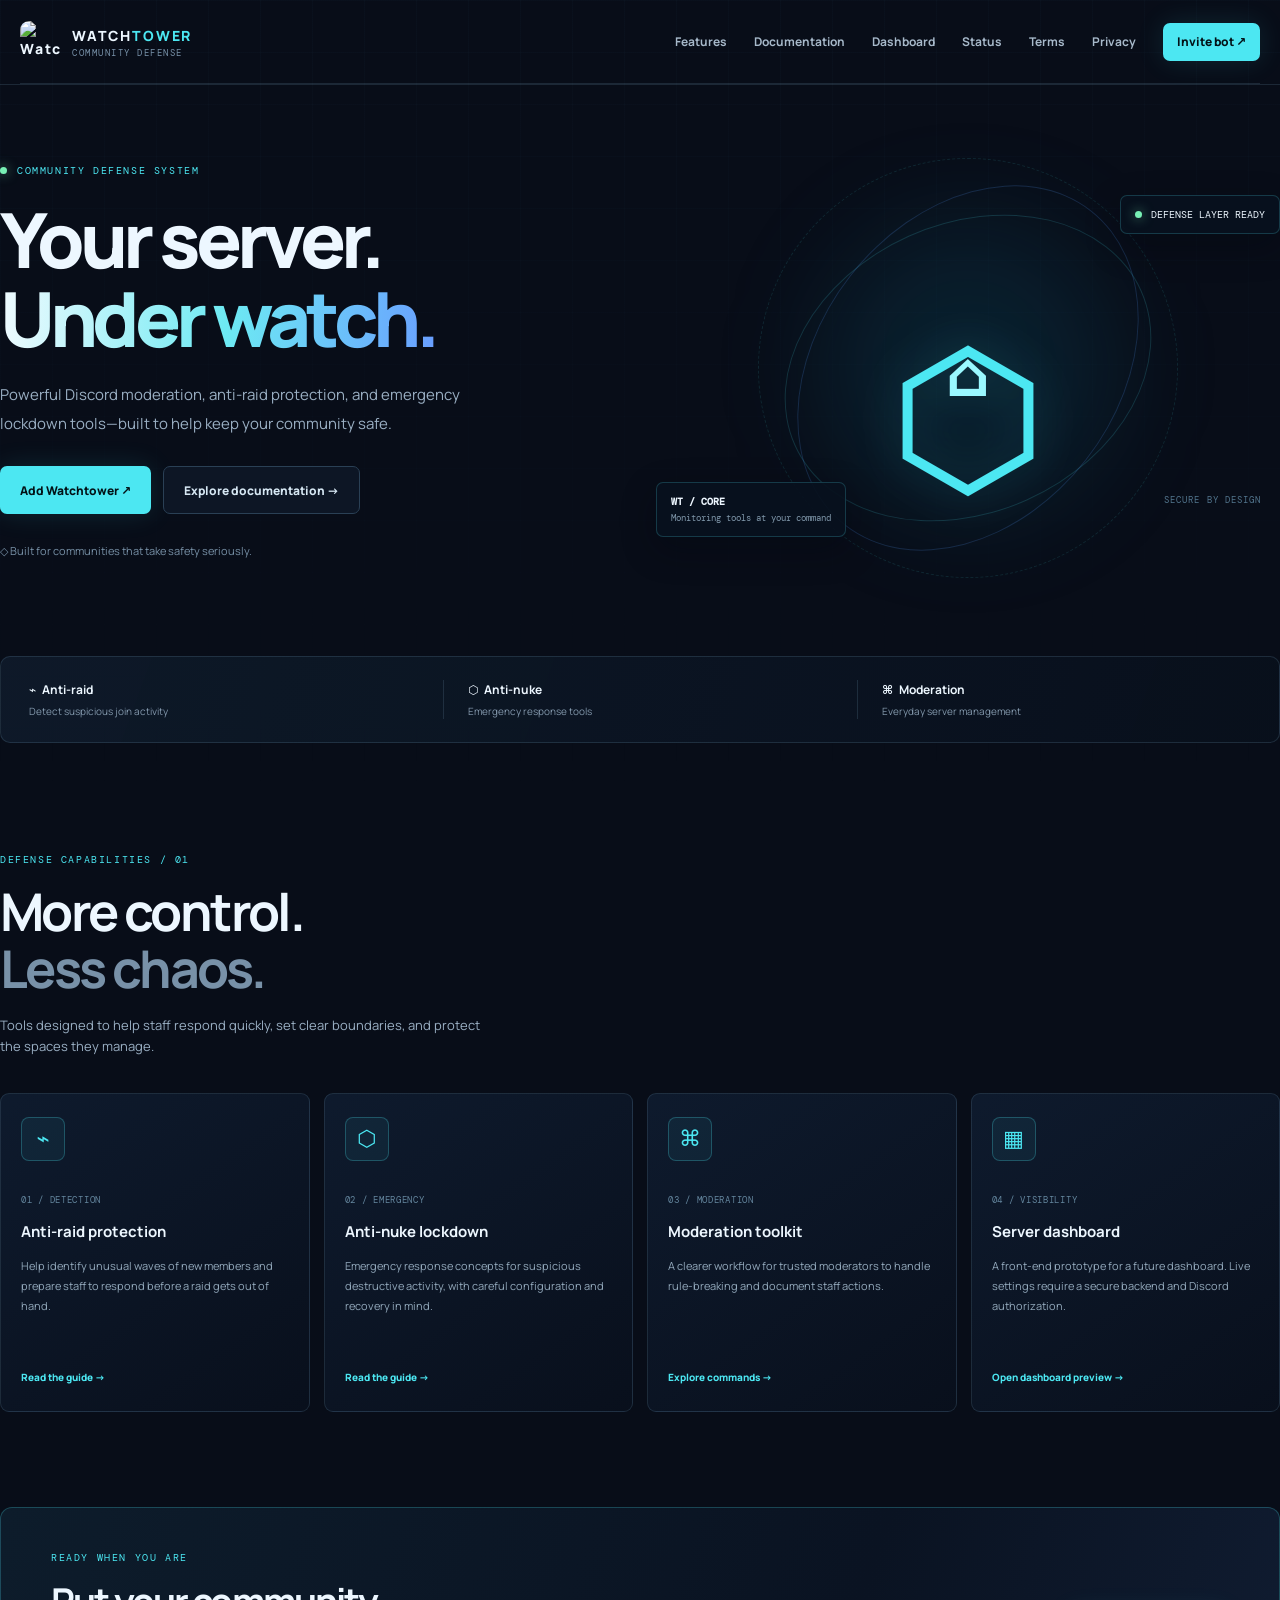
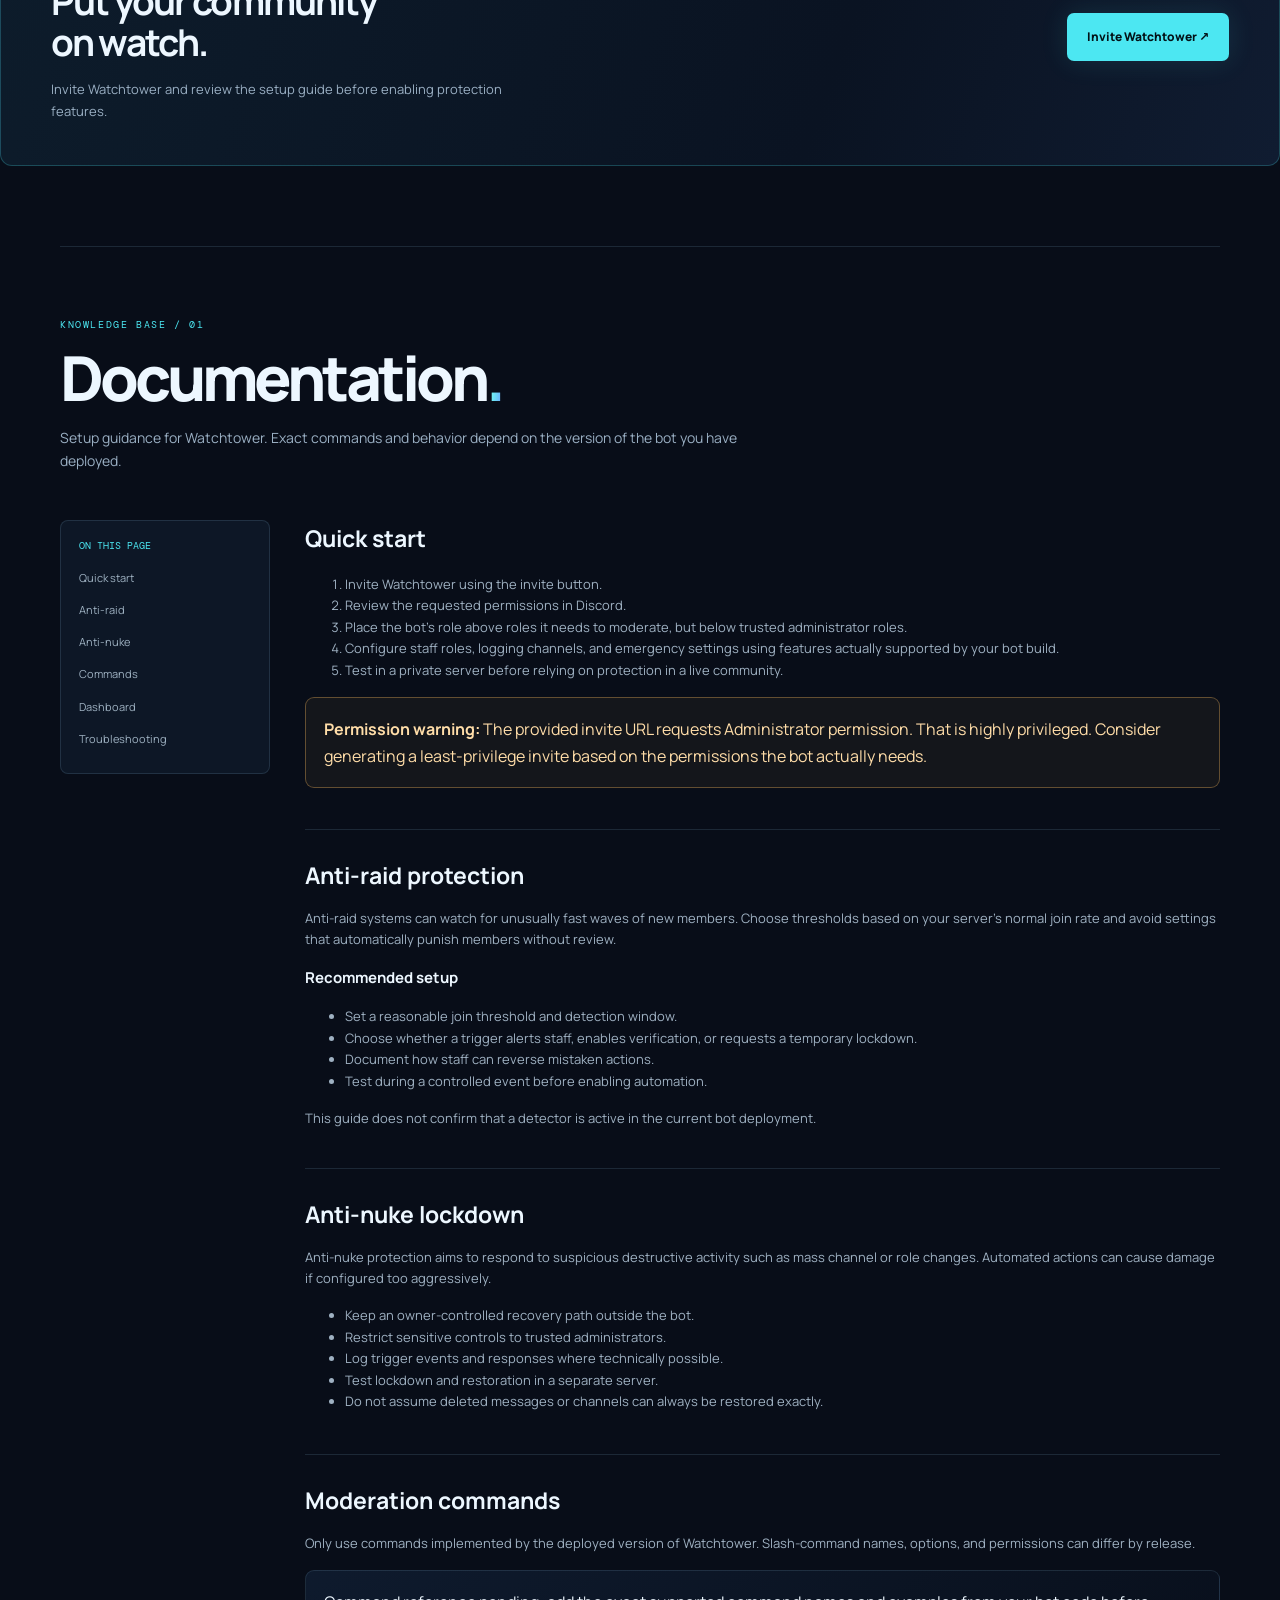
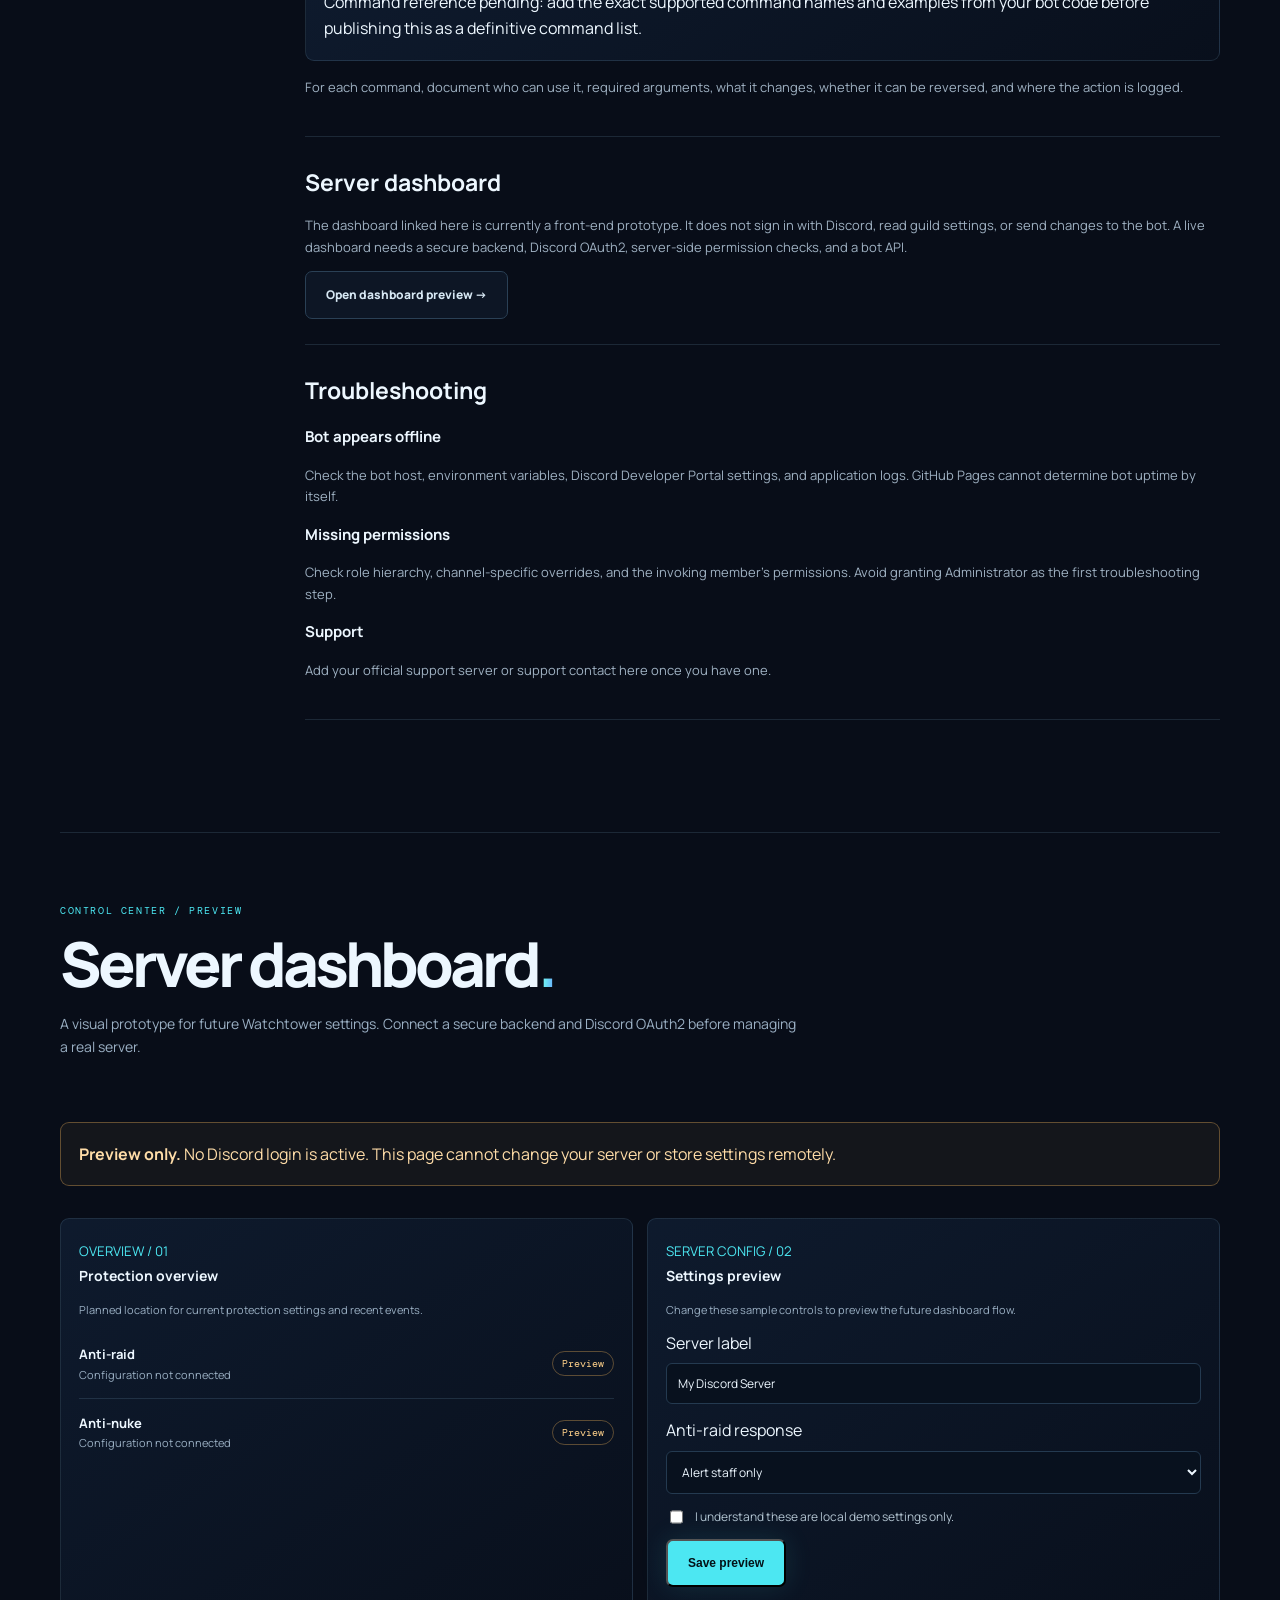
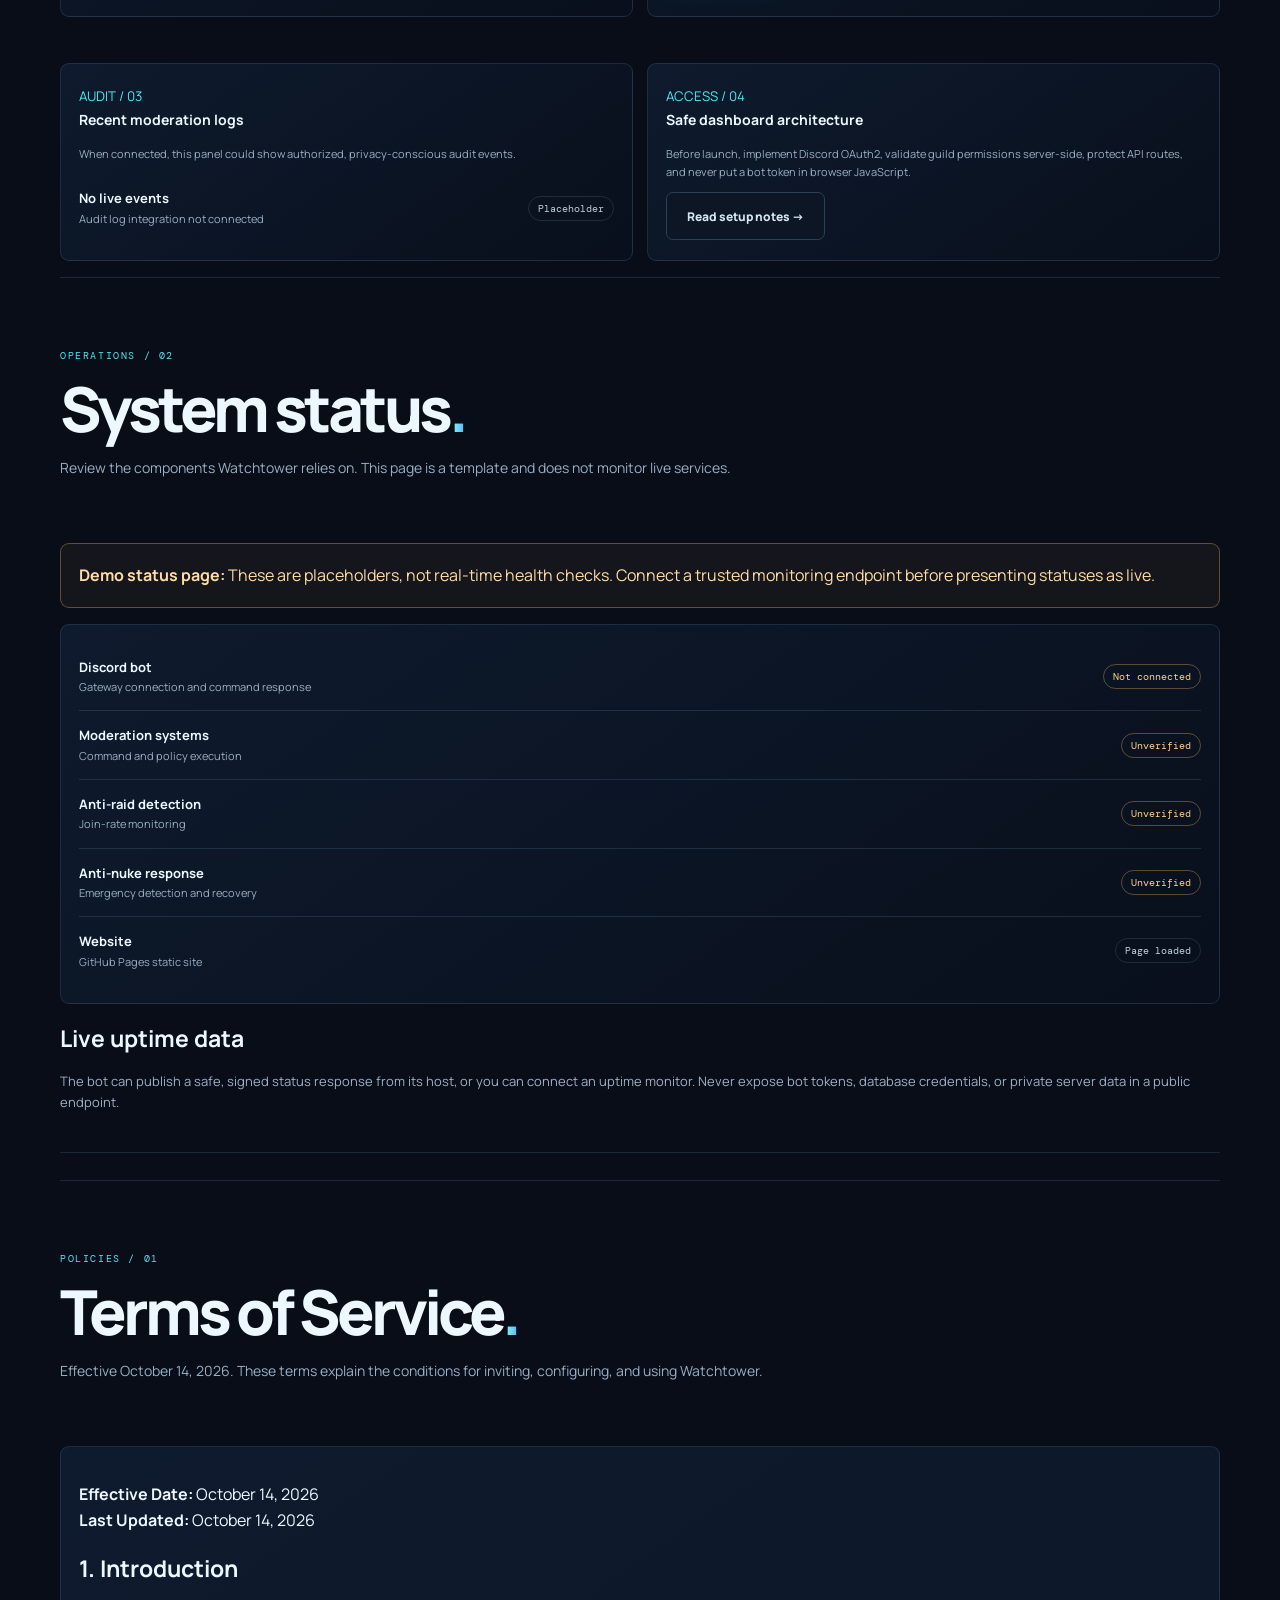
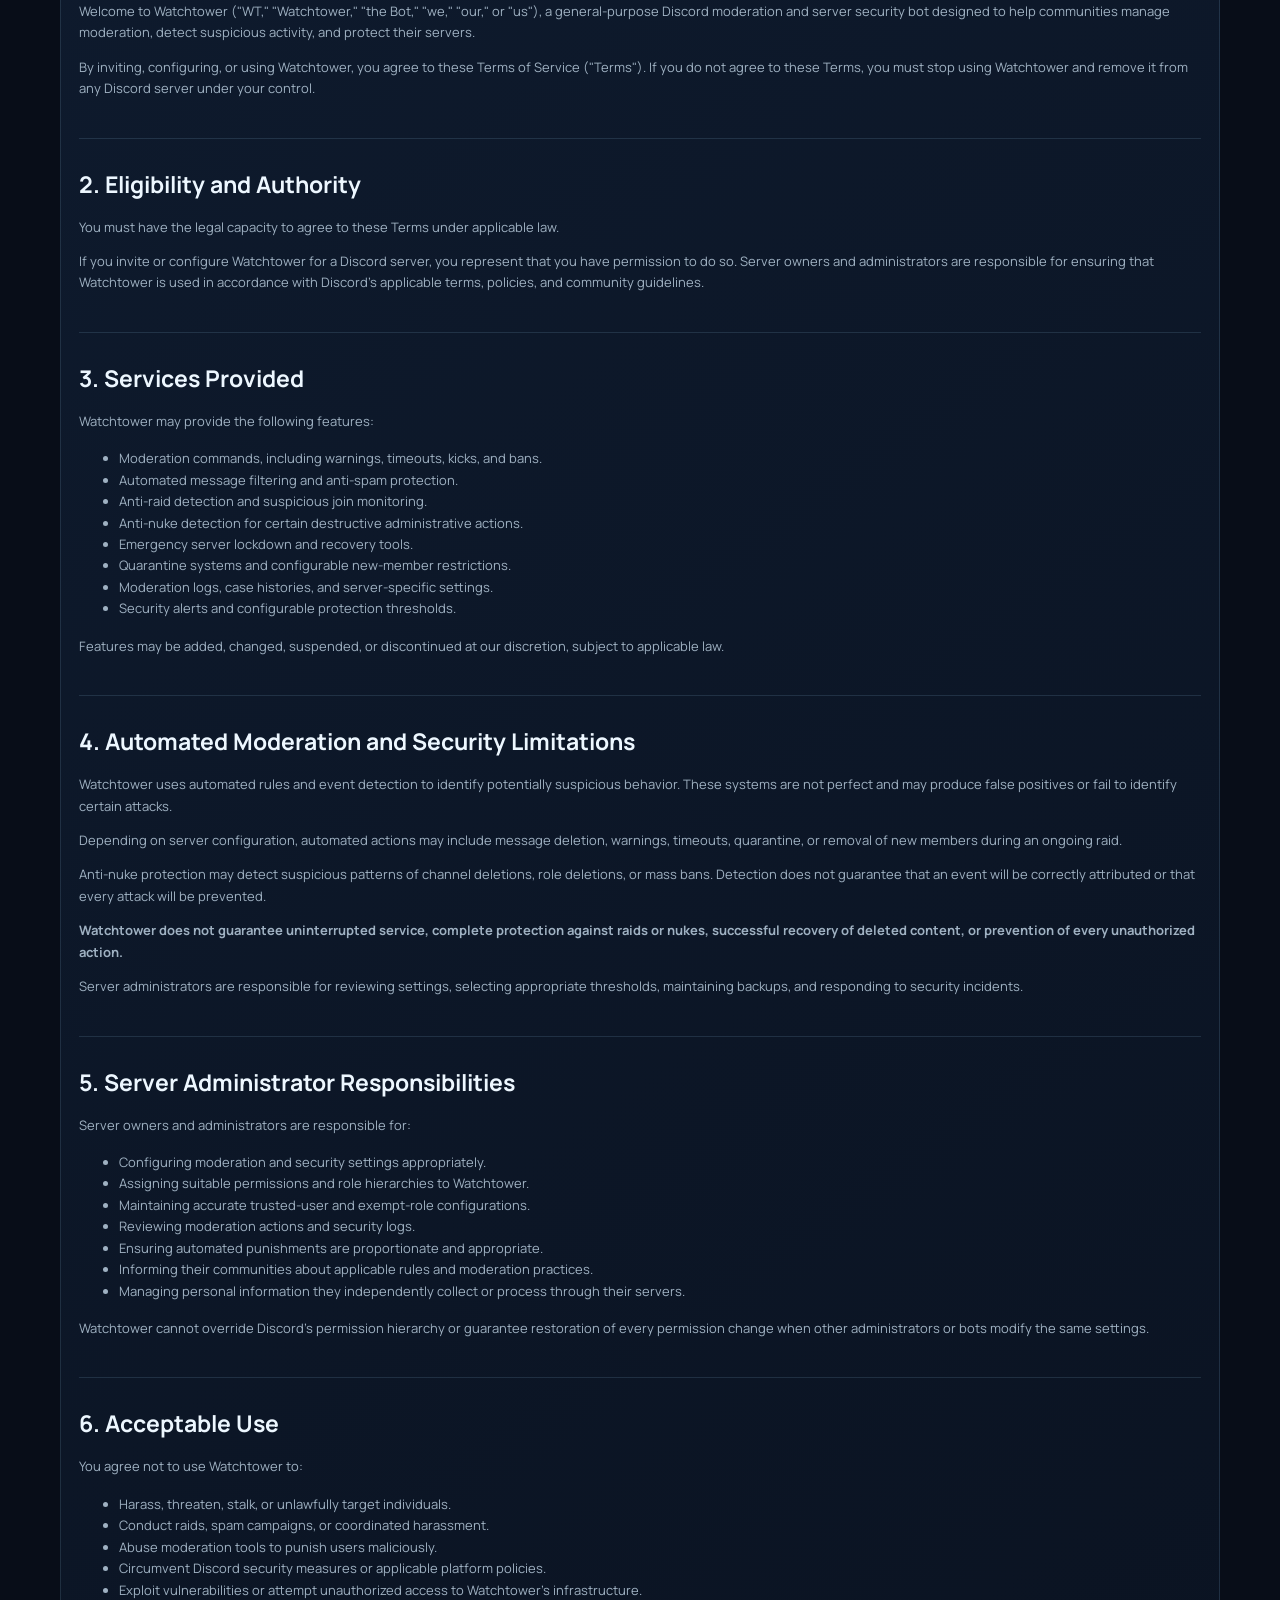
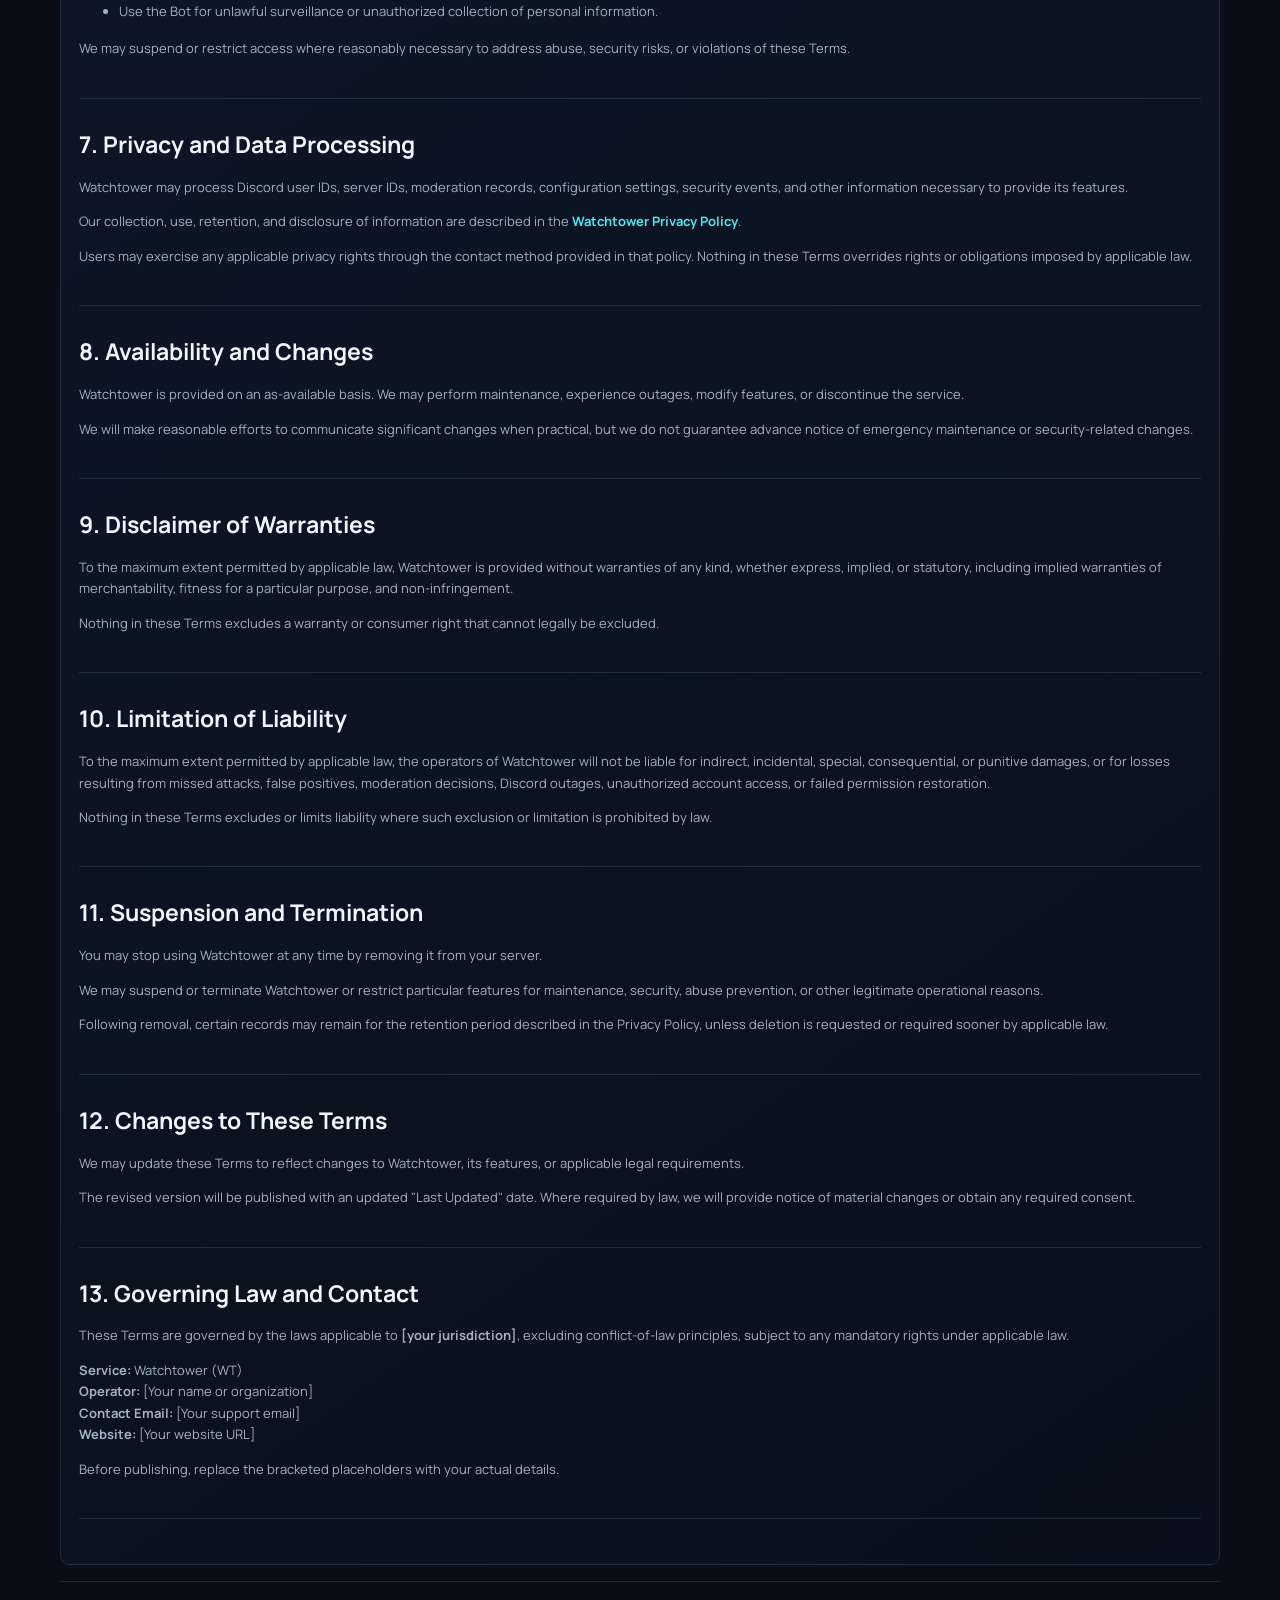
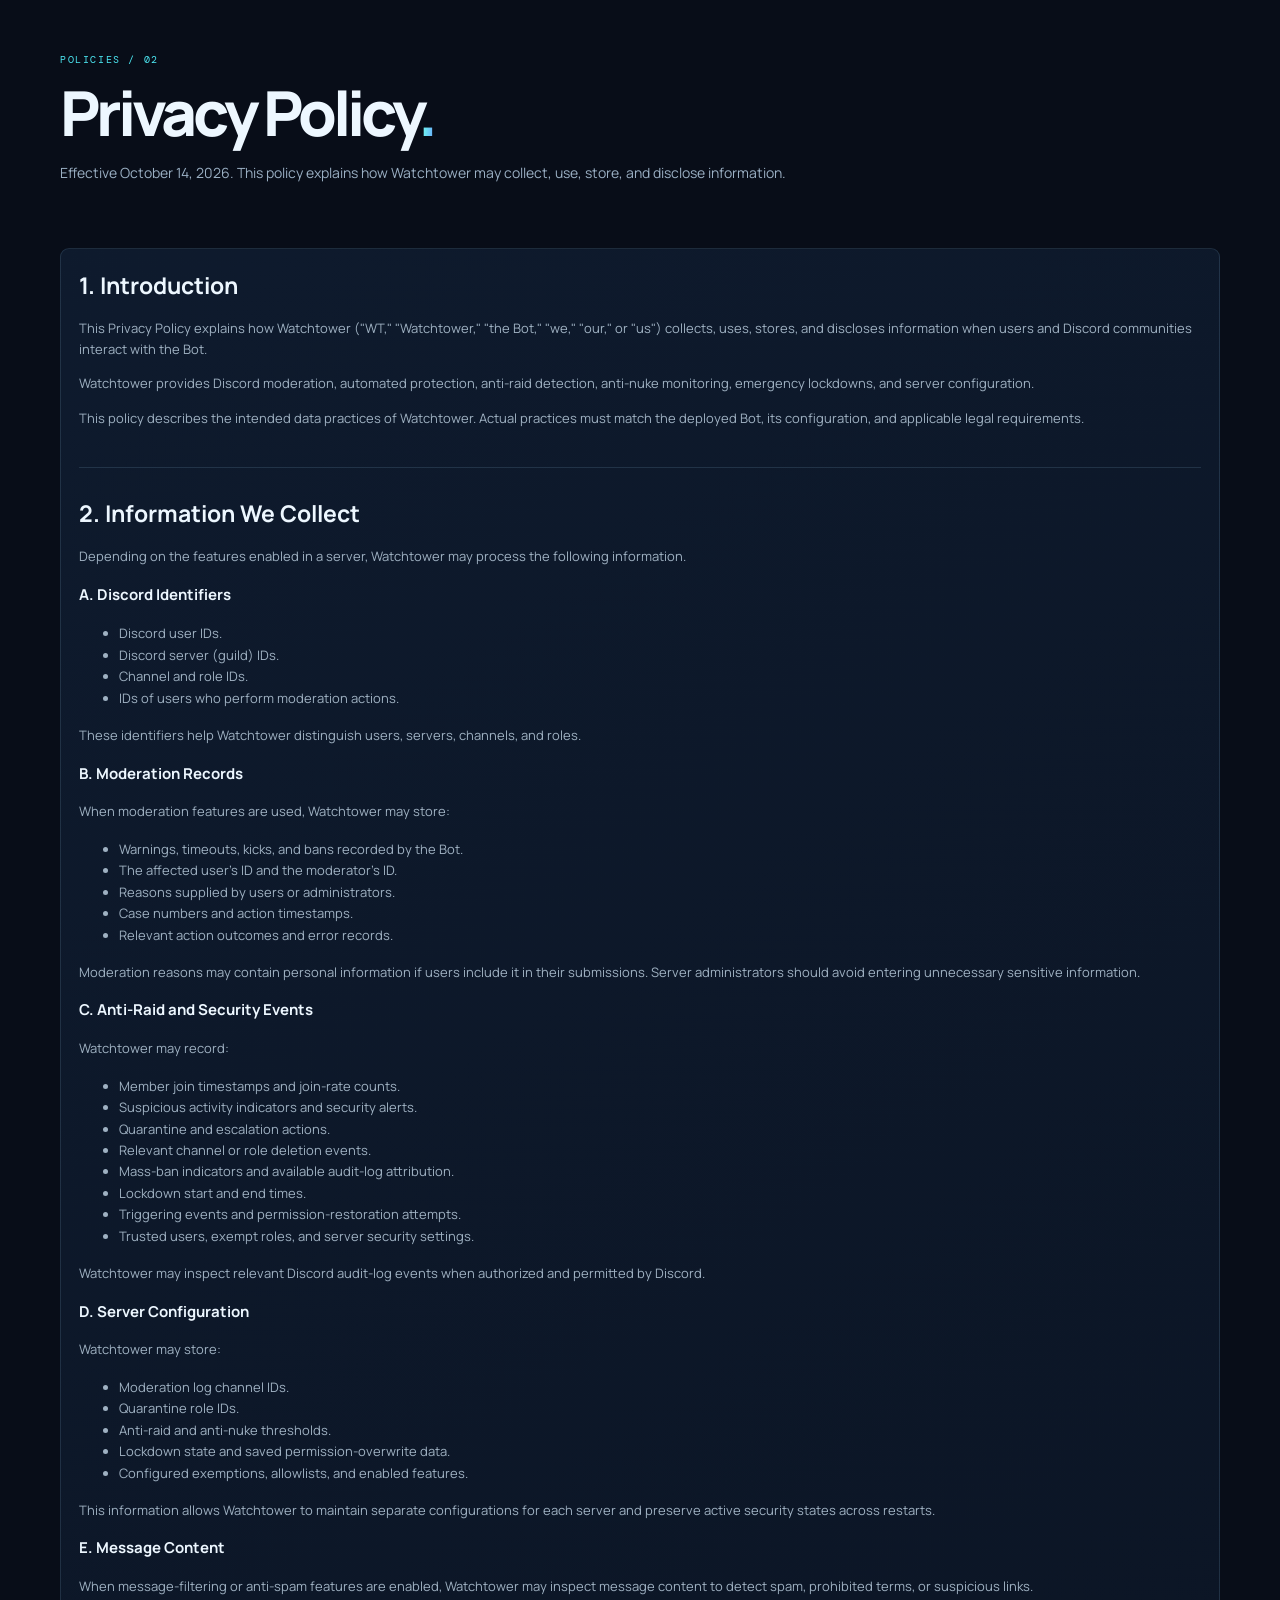
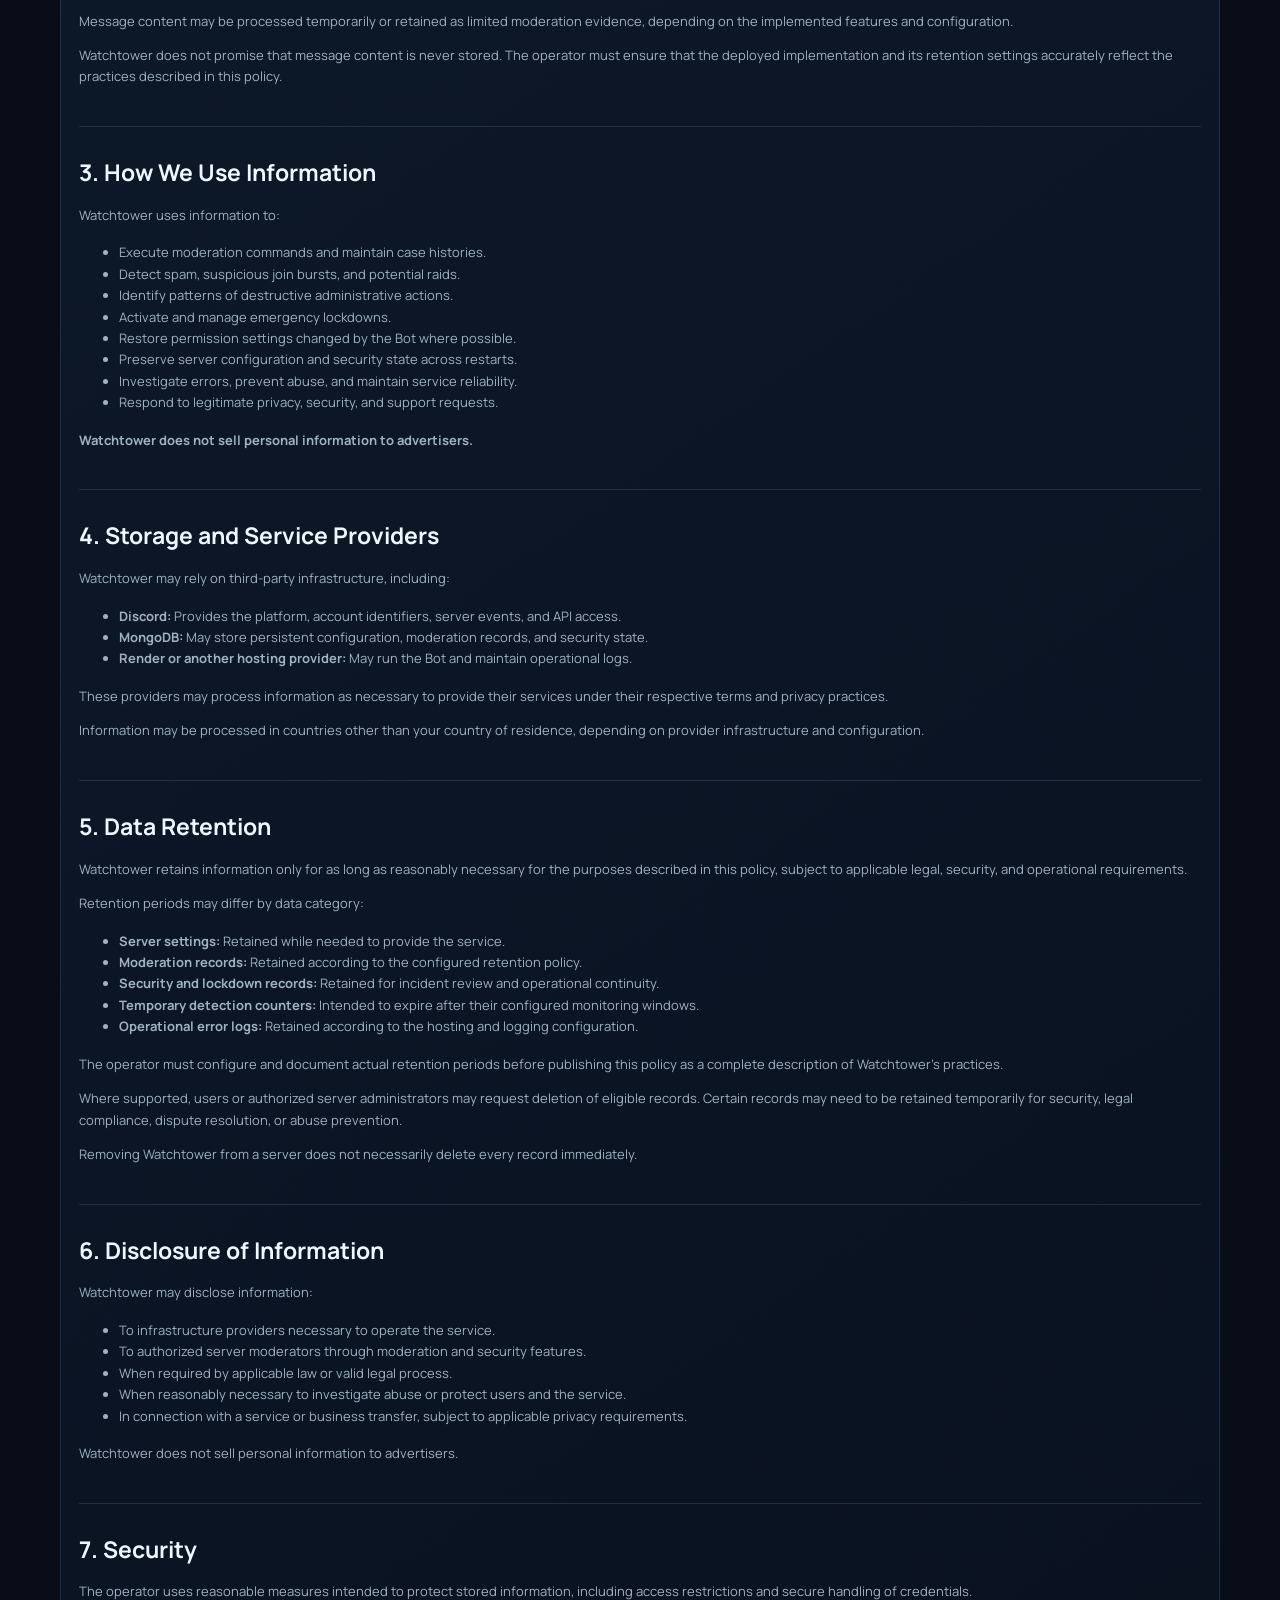
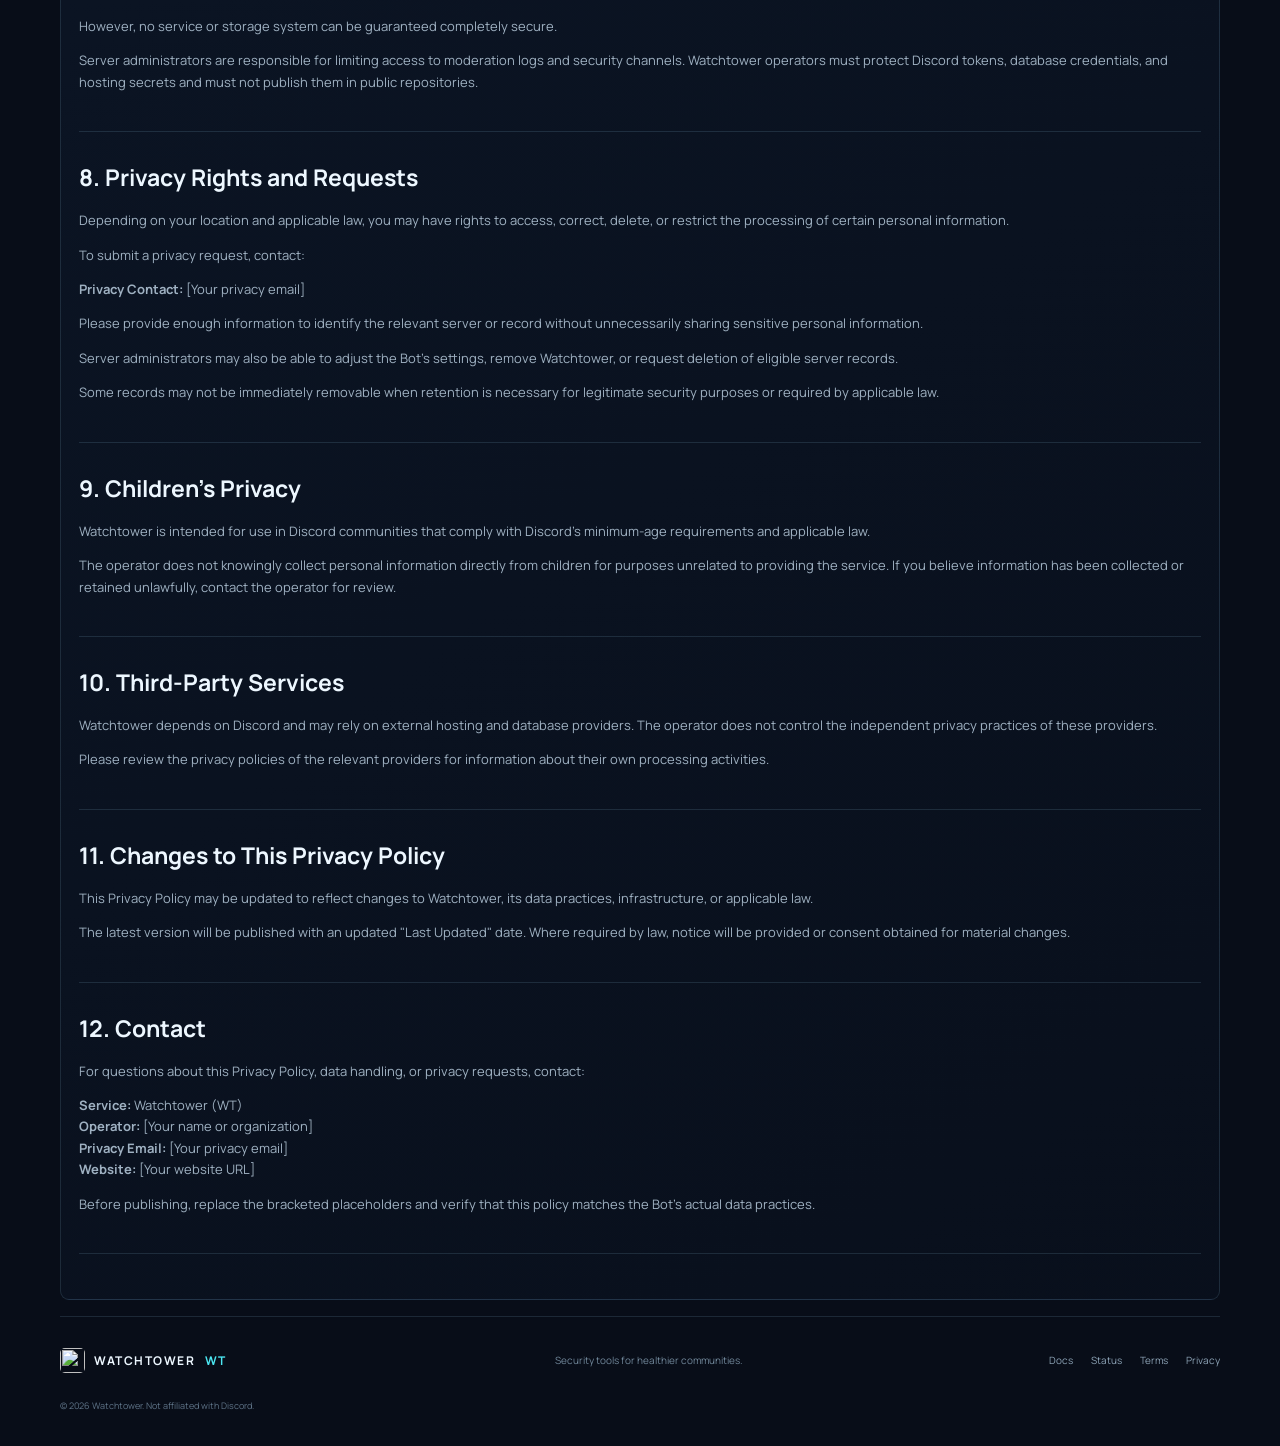
==== index.html @ 1c342a8c "Rename index (1).html to index.html" ====
<!doctype html>
<html lang="en">
<head>
<meta charset="utf-8"><meta name="viewport" content="width=device-width,initial-scale=1">
<meta name="theme-color" content="#080d18"><meta name="description" content="Watchtower protects Discord communities with moderation tools, anti-raid defense, and emergency lockdown concepts.">
<title>Watchtower — Your server. Under watch.</title><link rel="icon" type="image/png" href="https://cdn.phototourl.com/member/2026-10-14-8ebbc1d3-20df-46a4-849a-4cff7fe877f3.png">
<style>@import url('https://fonts.googleapis.com/css2?family=DM+Mono:wght@400;500&family=Manrope:wght@400;500;600;700;800&display=swap');
:root{--bg:#080d18;--panel:#0d1726;--line:rgba(133,177,205,.17);--text:#edf7ff;--muted:#9aafc3;--cyan:#4ce7f2;--blue:#579cff;--font:'Manrope',system-ui,sans-serif;--mono:'DM Mono',monospace}*{box-sizing:border-box}html{scroll-behavior:smooth;scroll-padding-top:90px}body{margin:0;background:var(--bg);color:var(--text);font-family:var(--font);line-height:1.65;overflow-x:hidden}a{color:inherit;text-decoration:none}.grid-bg{position:fixed;inset:0;z-index:-1;pointer-events:none;background-image:linear-gradient(#5593b808 1px,transparent 1px),linear-gradient(90deg,#5593b808 1px,transparent 1px);background-size:52px 52px;mask-image:linear-gradient(#000,transparent 90%)}.wrap{width:min(1160px,calc(100% - 40px));margin-inline:auto}.header{height:84px;width:min(1320px,calc(100% - 40px));margin:auto;display:flex;align-items:center;justify-content:space-between;border-bottom:1px solid var(--line);position:relative;z-index:5}.brand{display:flex;align-items:center;gap:10px;font-weight:800;letter-spacing:.13em;font-size:14px}.brand .logo{color:var(--cyan);font-size:38px}.brand small{display:block;font:9px var(--mono);color:#7892a9;letter-spacing:.17em}.cyan{color:var(--cyan)}nav{display:flex;align-items:center;gap:27px;font-size:12px;color:#a7b9ca;font-weight:700}nav a:hover,.footer a:hover{color:var(--cyan)}.btn{display:inline-flex;align-items:center;justify-content:center;gap:10px;min-height:48px;padding:0 20px;border-radius:7px;font-size:12px;font-weight:800;transition:.2s}.btn:hover{transform:translateY(-2px)}.primary{background:var(--cyan);color:#031217;box-shadow:0 0 28px #4ce7f21f}.primary:hover{background:#9af8ff}.secondary{border:1px solid #2a4055;background:#0d1625;color:#d6e7f3}.secondary:hover{border-color:var(--cyan)}.small{min-height:38px;padding:0 14px}.menu-toggle{display:none;background:none;border:0;color:var(--cyan);font-size:24px}.hero{min-height:570px;display:grid;grid-template-columns:1fr 1fr;align-items:center;gap:32px;padding-top:42px;padding-bottom:48px}.eyebrow{font:10px var(--mono);letter-spacing:.16em;color:var(--cyan);display:flex;align-items:center;gap:10px}.eyebrow i,.float-label i{width:7px;height:7px;border-radius:50%;background:#78f0b5;box-shadow:0 0 12px #78f0b5a6}h1{font-size:clamp(46px,6vw,76px);line-height:1.04;letter-spacing:-.065em;margin:23px 0;font-weight:800}.gradient{background:linear-gradient(95deg,#f2fbff,#6deaf3 52%,#699eff);background-clip:text;color:transparent}.lead{max-width:500px;color:var(--muted);font-size:15px;line-height:1.9}.actions{display:flex;flex-wrap:wrap;gap:12px;margin-top:28px}.note{font-size:11px;color:#7790a6;margin-top:28px}.visual{min-height:430px;position:relative;display:grid;place-items:center}.visual:before{content:'';position:absolute;width:300px;height:300px;border-radius:50%;background:#127ea026;filter:blur(50px)}.orbit{position:absolute;border:1px solid #4ce7f229;border-radius:50%}.o1{width:380px;height:290px;transform:rotate(-24deg)}.o2{width:300px;height:400px;transform:rotate(38deg);border-color:#579cff30}.o3{width:420px;height:420px;border-style:dashed;border-color:#4ce7f21c}.shield{height:210px;width:180px;display:grid;place-items:center;position:relative;color:var(--cyan);font-size:180px;filter:drop-shadow(0 0 24px #4ce7f238);animation:float 5s ease-in-out infinite}.shield b{position:absolute;font-size:62px;color:#9af8ff;top:59px}.float-label{position:absolute;border:1px solid #4ce7f233;background:#08111ee8;border-radius:7px;padding:12px 14px;font:10px var(--mono);box-shadow:0 12px 35px #03070e55}.float-label.top{top:42px;right:0;display:flex;align-items:center;gap:9px}.float-label.bottom{bottom:46px;left:0}.float-label.bottom b,.float-label.bottom small{display:block}.float-label.bottom small{font-size:9px;color:#8199ac;margin-top:4px}.coord{position:absolute;bottom:18%;right:3%;color:#52758d;font:9px var(--mono);letter-spacing:.12em}.stats{display:grid;grid-template-columns:repeat(3,1fr);gap:20px;padding:23px 28px;border:1px solid var(--line);border-radius:10px;background:linear-gradient(110deg,#101d2ebf,#09111dcc)}.stats>div+div{border-left:1px solid var(--line);padding-left:24px}.stats b,.stats small{display:block}.stats b{font-size:12px}.stats small{font-size:10px;color:#8398ac;margin-top:3px}.section{padding-top:110px;padding-bottom:95px}.section h2,.cta h2{font-size:clamp(34px,4.4vw,52px);line-height:1.1;letter-spacing:-.05em;margin:17px 0}.muted{color:#7891a8}.section-intro,.cta p{color:var(--muted);font-size:13px;max-width:490px}.cards{display:grid;grid-template-columns:repeat(4,1fr);gap:14px;margin-top:35px}.cards article{padding:23px 20px;border:1px solid var(--line);border-radius:9px;background:linear-gradient(145deg,#0f1c2ff0,#09101cf5);transition:.2s}.cards article:hover{border-color:#4ce7f266;transform:translateY(-4px)}.icon{height:44px;width:44px;display:grid;place-items:center;border:1px solid #4ce7f240;background:#4ce7f20f;border-radius:8px;color:var(--cyan);font-size:22px;margin-bottom:23px}.cards article>small{font:9px var(--mono);letter-spacing:.08em;color:#64869e}.cards h3{font-size:15px;margin:10px 0}.cards p{font-size:11px;line-height:1.85;color:#93a9bc;min-height:95px}.cards article>a{font-size:10px;color:var(--cyan);font-weight:800}.cta{display:flex;align-items:center;justify-content:space-between;gap:25px;padding:43px 50px;margin-bottom:80px;border:1px solid #4ce7f23b;border-radius:12px;background:linear-gradient(110deg,#0d1c2b,#0a1322 65%,#101c31)}.cta h2{font-size:37px}.cta p{margin-bottom:0}.footer{border-top:1px solid var(--line);padding-top:25px;padding-bottom:32px;display:grid;grid-template-columns:1fr 1fr auto;align-items:center;gap:8px}.footer>b{font-size:12px;letter-spacing:.13em}.footer p{font-size:10px;color:#71879a}.footer div{display:flex;gap:18px;font-size:10px;color:#8da3b6}.footer small{grid-column:1/-1;color:#5f7488;font-size:9px;margin-top:12px}.page-hero{padding:70px 0 34px}.page-hero h1{font-size:clamp(40px,5vw,62px);margin:15px 0}.page-hero p{max-width:740px;color:var(--muted);font-size:14px}.content{display:grid;grid-template-columns:210px 1fr;gap:35px;padding-bottom:85px}.side{align-self:start;position:sticky;top:20px;border:1px solid var(--line);background:var(--panel);border-radius:8px;padding:18px}.side strong{display:block;font:10px var(--mono);color:var(--cyan);margin-bottom:10px}.side a{display:block;color:#9eb1c1;font-size:11px;padding:7px 0}.doc-section{padding-bottom:25px;margin-bottom:27px;border-bottom:1px solid var(--line);scroll-margin-top:24px}.doc-section h2{font-size:23px;margin:0 0 10px}.doc-section h3{font-size:15px}.doc-section p,.doc-section li{color:#9fb1c2;font-size:13px}.callout,.legal-card,.status-card,.dash-card{border:1px solid var(--line);background:linear-gradient(145deg,#0f1c2ff0,#09101cf5);border-radius:9px;padding:18px;margin:16px 0}.warning{border-color:#ffbe5f55;background:#ffbe5f0d;color:#ffdda8}.status-row{display:flex;align-items:center;justify-content:space-between;gap:14px;padding:14px 0;border-bottom:1px solid var(--line)}.status-row:last-child{border:0}.status-row strong,.status-row small{display:block}.status-row strong{font-size:13px}.status-row small{font-size:11px;color:var(--muted)}.pill{font:10px var(--mono);border:1px solid var(--line);border-radius:30px;padding:5px 9px;color:#c1d0dc;white-space:nowrap}.pill.demo{color:#ffd18a;border-color:#ffbe5f55}.dash-grid{display:grid;grid-template-columns:repeat(2,1fr);gap:14px}.dash-card h3{font-size:14px;margin-top:0}.dash-card p{font-size:11px;color:var(--muted)}.field{display:block;width:100%;background:#08111e;border:1px solid #243a50;border-radius:6px;padding:11px;color:var(--text);font:12px var(--font);margin:7px 0 13px}.check{display:flex;gap:9px;font-size:12px;color:#b2c3d0;margin:12px 0}.check input{accent-color:var(--cyan)}@keyframes float{50%{transform:translateY(-10px)}}@media(max-width:900px){.cards{grid-template-columns:repeat(2,1fr)}nav{gap:14px}.hero{gap:10px}}@media(max-width:700px){.header{height:72px}.menu-toggle{display:block}nav{display:none;position:absolute;top:71px;left:0;right:0;padding:20px;background:#0b1422;border:1px solid var(--line);border-radius:8px;flex-direction:column;align-items:stretch}.header nav.open{display:flex}.wrap,.header{width:calc(100% - 32px)}.hero{grid-template-columns:1fr;padding-top:55px}.visual{min-height:340px}.shield{font-size:145px}.o1{width:290px;height:220px}.o2{width:240px;height:320px}.o3{width:330px;height:330px}.float-label.top{top:10px}.float-label.bottom{bottom:10px}.stats{grid-template-columns:1fr}.stats>div+div{border-left:0;border-top:1px solid var(--line);padding:14px 0 0}.section{padding-top:70px;padding-bottom:60px}.cards,.dash-grid{grid-template-columns:1fr}.cards p{min-height:0}.cta{padding:28px 22px;align-items:flex-start;flex-direction:column;margin-bottom:55px}.footer{grid-template-columns:1fr}.footer div{flex-wrap:wrap;margin-top:10px}.footer small{grid-column:auto}.content{grid-template-columns:1fr;gap:15px}.side{position:static;display:grid;grid-template-columns:1fr 1fr}.side strong{grid-column:1/-1}}@media(prefers-reduced-motion:reduce){*,*::before,*::after{animation:none!important;scroll-behavior:auto!important;transition:none!important}}

.brand-icon{width:42px;height:42px;object-fit:contain;border-radius:9px;display:block}.footer>b{display:flex;align-items:center;gap:9px}.footer-icon{width:25px;height:25px;object-fit:contain;border-radius:5px}.single-page-section{scroll-margin-top:25px;border-top:1px solid var(--line);padding-top:1px}.single-page-section .page-hero{padding-top:70px}.single-page-section .footer{margin-top:0}.single-page-section .wrap{width:100%}@media(max-width:700px){.brand-icon{width:34px;height:34px}}
</style><script>document.addEventListener('DOMContentLoaded',()=>{document.querySelectorAll('[data-year]').forEach(el=>el.textContent=new Date().getFullYear());const btn=document.querySelector('.menu-toggle'),nav=document.querySelector('.header nav');if(btn&&nav){btn.addEventListener('click',()=>{nav.classList.toggle('open');btn.setAttribute('aria-expanded',String(nav.classList.contains('open')));});nav.querySelectorAll('a').forEach(a=>a.addEventListener('click',()=>nav.classList.remove('open')))}const form=document.querySelector('#demo-settings');if(form)form.addEventListener('submit',e=>{e.preventDefault();const out=document.querySelector('#demo-result');if(out)out.textContent='Preview saved on this page only. Nothing was sent to Watchtower or Discord.'})});
</script>
</head><body><div class="grid-bg"></div>
<header class="header"><a class="brand" href="#home" aria-label="Watchtower home"><img class="brand-icon" src="https://cdn.phototourl.com/member/2026-10-14-8ebbc1d3-20df-46a4-849a-4cff7fe877f3.png" alt="Watchtower icon"><span>WATCH<span class="cyan">TOWER</span><small>COMMUNITY DEFENSE</small></span></a><button class="menu-toggle" aria-label="Toggle navigation" aria-expanded="false">☰</button><nav aria-label="Main navigation"><a href="#features">Features</a><a href="#docs">Documentation</a><a href="#dashboard">Dashboard</a><a href="#status">Status</a><a href="#terms">Terms</a><a href="#privacy">Privacy</a><a class="btn primary small" href="https://discord.com/oauth2/authorize?client_id=1560069427880534126&amp;permissions=8&amp;integration_type=0&amp;scope=bot+applications.commands" target="_blank" rel="noopener">Invite bot ↗</a></nav></header><main><section id="home" class="single-page-section"><section class="hero wrap"><div><div class="eyebrow"><i></i> COMMUNITY DEFENSE SYSTEM</div><h1>Your server.<br><span class="gradient">Under watch.</span></h1><p class="lead">Powerful Discord moderation, anti-raid protection, and emergency lockdown tools—built to help keep your community safe.</p><div class="actions"><a class="btn primary" href="https://discord.com/oauth2/authorize?client_id=1560069427880534126&permissions=8&integration_type=0&scope=bot+applications.commands" target="_blank" rel="noopener">Add Watchtower ↗</a><a class="btn secondary" href="#docs">Explore documentation →</a></div><p class="note">◇ Built for communities that take safety seriously.</p></div><div class="visual"><div class="orbit o1"></div><div class="orbit o2"></div><div class="orbit o3"></div><div class="shield">⬡<b>⌂</b></div><div class="float-label top"><i></i> DEFENSE LAYER READY</div><div class="float-label bottom"><b>WT / CORE</b><small>Monitoring tools at your command</small></div><span class="coord">SECURE BY DESIGN</span></div></section>
<section class="stats wrap"><div><b>⌁ &nbsp; Anti-raid</b><small>Detect suspicious join activity</small></div><div><b>⬡ &nbsp; Anti-nuke</b><small>Emergency response tools</small></div><div><b>⌘ &nbsp; Moderation</b><small>Everyday server management</small></div></section>
<section class="wrap section" id="features"><div class="eyebrow">DEFENSE CAPABILITIES / 01</div><h2>More control.<br><span class="muted">Less chaos.</span></h2><p class="section-intro">Tools designed to help staff respond quickly, set clear boundaries, and protect the spaces they manage.</p><div class="cards"><article><div class="icon">⌁</div><small>01 / DETECTION</small><h3>Anti-raid protection</h3><p>Help identify unusual waves of new members and prepare staff to respond before a raid gets out of hand.</p><a href="#anti-raid">Read the guide →</a></article><article><div class="icon">⬡</div><small>02 / EMERGENCY</small><h3>Anti-nuke lockdown</h3><p>Emergency response concepts for suspicious destructive activity, with careful configuration and recovery in mind.</p><a href="#anti-nuke">Read the guide →</a></article><article><div class="icon">⌘</div><small>03 / MODERATION</small><h3>Moderation toolkit</h3><p>A clearer workflow for trusted moderators to handle rule-breaking and document staff actions.</p><a href="#moderation">Explore commands →</a></article><article><div class="icon">▦</div><small>04 / VISIBILITY</small><h3>Server dashboard</h3><p>A front-end prototype for a future dashboard. Live settings require a secure backend and Discord authorization.</p><a href="#dashboard">Open dashboard preview →</a></article></div></section>
<section class="cta wrap"><div><div class="eyebrow">READY WHEN YOU ARE</div><h2>Put your community<br>on watch.</h2><p>Invite Watchtower and review the setup guide before enabling protection features.</p></div><a class="btn primary" href="https://discord.com/oauth2/authorize?client_id=1560069427880534126&permissions=8&integration_type=0&scope=bot+applications.commands" target="_blank" rel="noopener">Invite Watchtower ↗</a></section></section><section class="single-page-section wrap" id="docs"><section class="page-hero"><div class="eyebrow">KNOWLEDGE BASE / 01</div><h1>Documentation<span class="gradient">.</span></h1><p>Setup guidance for Watchtower. Exact commands and behavior depend on the version of the bot you have deployed.</p></section><div class="content"><aside class="side"><strong>ON THIS PAGE</strong><a href="#quick-start">Quick start</a><a href="#anti-raid">Anti-raid</a><a href="#anti-nuke">Anti-nuke</a><a href="#moderation">Commands</a><a href="#dashboard">Dashboard</a><a href="#troubleshooting">Troubleshooting</a></aside><div><section class="doc-section" id="quick-start"><h2>Quick start</h2><ol><li>Invite Watchtower using the invite button.</li><li>Review the requested permissions in Discord.</li><li>Place the bot's role above roles it needs to moderate, but below trusted administrator roles.</li><li>Configure staff roles, logging channels, and emergency settings using features actually supported by your bot build.</li><li>Test in a private server before relying on protection in a live community.</li></ol><div class="callout warning"><b>Permission warning:</b> The provided invite URL requests Administrator permission. That is highly privileged. Consider generating a least-privilege invite based on the permissions the bot actually needs.</div></section><section class="doc-section" id="anti-raid"><h2>Anti-raid protection</h2><p>Anti-raid systems can watch for unusually fast waves of new members. Choose thresholds based on your server's normal join rate and avoid settings that automatically punish members without review.</p><h3>Recommended setup</h3><ul><li>Set a reasonable join threshold and detection window.</li><li>Choose whether a trigger alerts staff, enables verification, or requests a temporary lockdown.</li><li>Document how staff can reverse mistaken actions.</li><li>Test during a controlled event before enabling automation.</li></ul><p>This guide does not confirm that a detector is active in the current bot deployment.</p></section><section class="doc-section" id="anti-nuke"><h2>Anti-nuke lockdown</h2><p>Anti-nuke protection aims to respond to suspicious destructive activity such as mass channel or role changes. Automated actions can cause damage if configured too aggressively.</p><ul><li>Keep an owner-controlled recovery path outside the bot.</li><li>Restrict sensitive controls to trusted administrators.</li><li>Log trigger events and responses where technically possible.</li><li>Test lockdown and restoration in a separate server.</li><li>Do not assume deleted messages or channels can always be restored exactly.</li></ul></section><section class="doc-section" id="moderation"><h2>Moderation commands</h2><p>Only use commands implemented by the deployed version of Watchtower. Slash-command names, options, and permissions can differ by release.</p><div class="callout">Command reference pending: add the exact supported command names and examples from your bot code before publishing this as a definitive command list.</div><p>For each command, document who can use it, required arguments, what it changes, whether it can be reversed, and where the action is logged.</p></section><section class="doc-section" id="dashboard"><h2>Server dashboard</h2><p>The dashboard linked here is currently a front-end prototype. It does not sign in with Discord, read guild settings, or send changes to the bot. A live dashboard needs a secure backend, Discord OAuth2, server-side permission checks, and a bot API.</p><a class="btn secondary" href="#dashboard">Open dashboard preview →</a></section><section class="doc-section" id="troubleshooting"><h2>Troubleshooting</h2><h3>Bot appears offline</h3><p>Check the bot host, environment variables, Discord Developer Portal settings, and application logs. GitHub Pages cannot determine bot uptime by itself.</p><h3>Missing permissions</h3><p>Check role hierarchy, channel-specific overrides, and the invoking member's permissions. Avoid granting Administrator as the first troubleshooting step.</p><h3>Support</h3><p>Add your official support server or support contact here once you have one.</p></section></div></div></section><section class="single-page-section wrap" id="dashboard"><section class="page-hero"><div class="eyebrow">CONTROL CENTER / PREVIEW</div><h1>Server dashboard<span class="gradient">.</span></h1><p>A visual prototype for future Watchtower settings. Connect a secure backend and Discord OAuth2 before managing a real server.</p></section><div class="callout warning"><b>Preview only.</b> No Discord login is active. This page cannot change your server or store settings remotely.</div><div class="dash-grid"><section class="dash-card"><small class="cyan">OVERVIEW / 01</small><h3>Protection overview</h3><p>Planned location for current protection settings and recent events.</p><div class="status-row"><div><strong>Anti-raid</strong><small>Configuration not connected</small></div><span class="pill demo">Preview</span></div><div class="status-row"><div><strong>Anti-nuke</strong><small>Configuration not connected</small></div><span class="pill demo">Preview</span></div></section><section class="dash-card"><small class="cyan">SERVER CONFIG / 02</small><h3>Settings preview</h3><p>Change these sample controls to preview the future dashboard flow.</p><form id="demo-settings"><label for="server-name">Server label</label><input class="field" id="server-name" value="My Discord Server" maxlength="80"><label for="raid-mode">Anti-raid response</label><select class="field" id="raid-mode"><option>Alert staff only</option><option>Enable verification</option><option>Request manual lockdown</option></select><label class="check"><input type="checkbox"> I understand these are local demo settings only.</label><button class="btn primary" type="submit">Save preview</button><p id="demo-result" aria-live="polite"></p></form></section><section class="dash-card"><small class="cyan">AUDIT / 03</small><h3>Recent moderation logs</h3><p>When connected, this panel could show authorized, privacy-conscious audit events.</p><div class="status-row"><div><strong>No live events</strong><small>Audit log integration not connected</small></div><span class="pill">Placeholder</span></div></section><section class="dash-card"><small class="cyan">ACCESS / 04</small><h3>Safe dashboard architecture</h3><p>Before launch, implement Discord OAuth2, validate guild permissions server-side, protect API routes, and never put a bot token in browser JavaScript.</p><a class="btn secondary" href="#dashboard">Read setup notes →</a></section></div></section><section class="single-page-section wrap" id="status"><section class="page-hero"><div class="eyebrow">OPERATIONS / 02</div><h1>System status<span class="gradient">.</span></h1><p>Review the components Watchtower relies on. This page is a template and does not monitor live services.</p></section><div class="callout warning"><b>Demo status page:</b> These are placeholders, not real-time health checks. Connect a trusted monitoring endpoint before presenting statuses as live.</div><div class="status-card"><div class="status-row"><div><strong>Discord bot</strong><small>Gateway connection and command response</small></div><span class="pill demo">Not connected</span></div><div class="status-row"><div><strong>Moderation systems</strong><small>Command and policy execution</small></div><span class="pill demo">Unverified</span></div><div class="status-row"><div><strong>Anti-raid detection</strong><small>Join-rate monitoring</small></div><span class="pill demo">Unverified</span></div><div class="status-row"><div><strong>Anti-nuke response</strong><small>Emergency detection and recovery</small></div><span class="pill demo">Unverified</span></div><div class="status-row"><div><strong>Website</strong><small>GitHub Pages static site</small></div><span class="pill">Page loaded</span></div></div><section class="doc-section"><h2>Live uptime data</h2><p>The bot can publish a safe, signed status response from its host, or you can connect an uptime monitor. Never expose bot tokens, database credentials, or private server data in a public endpoint.</p></section></section><section class="single-page-section wrap" id="terms">
<section class="page-hero"><div class="eyebrow">POLICIES / 01</div><h1>Terms of Service<span class="gradient">.</span></h1><p>Effective October 14, 2026. These terms explain the conditions for inviting, configuring, and using Watchtower.</p></section>
<article class="legal-card">
<p><b>Effective Date:</b> October 14, 2026<br><b>Last Updated:</b> October 14, 2026</p>
<section class="doc-section"><h2>1. Introduction</h2><p>Welcome to Watchtower ("WT," "Watchtower," "the Bot," "we," "our," or "us"), a general-purpose Discord moderation and server security bot designed to help communities manage moderation, detect suspicious activity, and protect their servers.</p><p>By inviting, configuring, or using Watchtower, you agree to these Terms of Service ("Terms"). If you do not agree to these Terms, you must stop using Watchtower and remove it from any Discord server under your control.</p></section>
<section class="doc-section"><h2>2. Eligibility and Authority</h2><p>You must have the legal capacity to agree to these Terms under applicable law.</p><p>If you invite or configure Watchtower for a Discord server, you represent that you have permission to do so. Server owners and administrators are responsible for ensuring that Watchtower is used in accordance with Discord's applicable terms, policies, and community guidelines.</p></section>
<section class="doc-section"><h2>3. Services Provided</h2><p>Watchtower may provide the following features:</p><ul><li>Moderation commands, including warnings, timeouts, kicks, and bans.</li><li>Automated message filtering and anti-spam protection.</li><li>Anti-raid detection and suspicious join monitoring.</li><li>Anti-nuke detection for certain destructive administrative actions.</li><li>Emergency server lockdown and recovery tools.</li><li>Quarantine systems and configurable new-member restrictions.</li><li>Moderation logs, case histories, and server-specific settings.</li><li>Security alerts and configurable protection thresholds.</li></ul><p>Features may be added, changed, suspended, or discontinued at our discretion, subject to applicable law.</p></section>
<section class="doc-section"><h2>4. Automated Moderation and Security Limitations</h2><p>Watchtower uses automated rules and event detection to identify potentially suspicious behavior. These systems are not perfect and may produce false positives or fail to identify certain attacks.</p><p>Depending on server configuration, automated actions may include message deletion, warnings, timeouts, quarantine, or removal of new members during an ongoing raid.</p><p>Anti-nuke protection may detect suspicious patterns of channel deletions, role deletions, or mass bans. Detection does not guarantee that an event will be correctly attributed or that every attack will be prevented.</p><p><b>Watchtower does not guarantee uninterrupted service, complete protection against raids or nukes, successful recovery of deleted content, or prevention of every unauthorized action.</b></p><p>Server administrators are responsible for reviewing settings, selecting appropriate thresholds, maintaining backups, and responding to security incidents.</p></section>
<section class="doc-section"><h2>5. Server Administrator Responsibilities</h2><p>Server owners and administrators are responsible for:</p><ul><li>Configuring moderation and security settings appropriately.</li><li>Assigning suitable permissions and role hierarchies to Watchtower.</li><li>Maintaining accurate trusted-user and exempt-role configurations.</li><li>Reviewing moderation actions and security logs.</li><li>Ensuring automated punishments are proportionate and appropriate.</li><li>Informing their communities about applicable rules and moderation practices.</li><li>Managing personal information they independently collect or process through their servers.</li></ul><p>Watchtower cannot override Discord's permission hierarchy or guarantee restoration of every permission change when other administrators or bots modify the same settings.</p></section>
<section class="doc-section"><h2>6. Acceptable Use</h2><p>You agree not to use Watchtower to:</p><ul><li>Harass, threaten, stalk, or unlawfully target individuals.</li><li>Conduct raids, spam campaigns, or coordinated harassment.</li><li>Abuse moderation tools to punish users maliciously.</li><li>Circumvent Discord security measures or applicable platform policies.</li><li>Exploit vulnerabilities or attempt unauthorized access to Watchtower's infrastructure.</li><li>Use the Bot for unlawful surveillance or unauthorized collection of personal information.</li></ul><p>We may suspend or restrict access where reasonably necessary to address abuse, security risks, or violations of these Terms.</p></section>
<section class="doc-section"><h2>7. Privacy and Data Processing</h2><p>Watchtower may process Discord user IDs, server IDs, moderation records, configuration settings, security events, and other information necessary to provide its features.</p><p>Our collection, use, retention, and disclosure of information are described in the <a class="cyan" href="#privacy"><b>Watchtower Privacy Policy</b></a>.</p><p>Users may exercise any applicable privacy rights through the contact method provided in that policy. Nothing in these Terms overrides rights or obligations imposed by applicable law.</p></section>
<section class="doc-section"><h2>8. Availability and Changes</h2><p>Watchtower is provided on an as-available basis. We may perform maintenance, experience outages, modify features, or discontinue the service.</p><p>We will make reasonable efforts to communicate significant changes when practical, but we do not guarantee advance notice of emergency maintenance or security-related changes.</p></section>
<section class="doc-section"><h2>9. Disclaimer of Warranties</h2><p>To the maximum extent permitted by applicable law, Watchtower is provided without warranties of any kind, whether express, implied, or statutory, including implied warranties of merchantability, fitness for a particular purpose, and non-infringement.</p><p>Nothing in these Terms excludes a warranty or consumer right that cannot legally be excluded.</p></section>
<section class="doc-section"><h2>10. Limitation of Liability</h2><p>To the maximum extent permitted by applicable law, the operators of Watchtower will not be liable for indirect, incidental, special, consequential, or punitive damages, or for losses resulting from missed attacks, false positives, moderation decisions, Discord outages, unauthorized account access, or failed permission restoration.</p><p>Nothing in these Terms excludes or limits liability where such exclusion or limitation is prohibited by law.</p></section>
<section class="doc-section"><h2>11. Suspension and Termination</h2><p>You may stop using Watchtower at any time by removing it from your server.</p><p>We may suspend or terminate Watchtower or restrict particular features for maintenance, security, abuse prevention, or other legitimate operational reasons.</p><p>Following removal, certain records may remain for the retention period described in the Privacy Policy, unless deletion is requested or required sooner by applicable law.</p></section>
<section class="doc-section"><h2>12. Changes to These Terms</h2><p>We may update these Terms to reflect changes to Watchtower, its features, or applicable legal requirements.</p><p>The revised version will be published with an updated "Last Updated" date. Where required by law, we will provide notice of material changes or obtain any required consent.</p></section>
<section class="doc-section"><h2>13. Governing Law and Contact</h2><p>These Terms are governed by the laws applicable to <b>[your jurisdiction]</b>, excluding conflict-of-law principles, subject to any mandatory rights under applicable law.</p><p><b>Service:</b> Watchtower (WT)<br><b>Operator:</b> [Your name or organization]<br><b>Contact Email:</b> [Your support email]<br><b>Website:</b> [Your website URL]</p><p class="muted">Before publishing, replace the bracketed placeholders with your actual details.</p></section>
</article></section>
<section class="single-page-section wrap" id="privacy"><section class="page-hero"><div class="eyebrow">POLICIES / 02</div><h1>Privacy Policy<span class="gradient">.</span></h1><p>Effective October 14, 2026. This policy explains how Watchtower may collect, use, store, and disclose information.</p></section><article class="legal-card">
<section class="doc-section"><h2>1. Introduction</h2><p>This Privacy Policy explains how Watchtower ("WT," "Watchtower," "the Bot," "we," "our," or "us") collects, uses, stores, and discloses information when users and Discord communities interact with the Bot.</p><p>Watchtower provides Discord moderation, automated protection, anti-raid detection, anti-nuke monitoring, emergency lockdowns, and server configuration.</p><p>This policy describes the intended data practices of Watchtower. Actual practices must match the deployed Bot, its configuration, and applicable legal requirements.</p></section>
<section class="doc-section"><h2>2. Information We Collect</h2><p>Depending on the features enabled in a server, Watchtower may process the following information.</p><h3>A. Discord Identifiers</h3><ul><li>Discord user IDs.</li><li>Discord server (guild) IDs.</li><li>Channel and role IDs.</li><li>IDs of users who perform moderation actions.</li></ul><p>These identifiers help Watchtower distinguish users, servers, channels, and roles.</p><h3>B. Moderation Records</h3><p>When moderation features are used, Watchtower may store:</p><ul><li>Warnings, timeouts, kicks, and bans recorded by the Bot.</li><li>The affected user's ID and the moderator's ID.</li><li>Reasons supplied by users or administrators.</li><li>Case numbers and action timestamps.</li><li>Relevant action outcomes and error records.</li></ul><p>Moderation reasons may contain personal information if users include it in their submissions. Server administrators should avoid entering unnecessary sensitive information.</p><h3>C. Anti-Raid and Security Events</h3><p>Watchtower may record:</p><ul><li>Member join timestamps and join-rate counts.</li><li>Suspicious activity indicators and security alerts.</li><li>Quarantine and escalation actions.</li><li>Relevant channel or role deletion events.</li><li>Mass-ban indicators and available audit-log attribution.</li><li>Lockdown start and end times.</li><li>Triggering events and permission-restoration attempts.</li><li>Trusted users, exempt roles, and server security settings.</li></ul><p>Watchtower may inspect relevant Discord audit-log events when authorized and permitted by Discord.</p><h3>D. Server Configuration</h3><p>Watchtower may store:</p><ul><li>Moderation log channel IDs.</li><li>Quarantine role IDs.</li><li>Anti-raid and anti-nuke thresholds.</li><li>Lockdown state and saved permission-overwrite data.</li><li>Configured exemptions, allowlists, and enabled features.</li></ul><p>This information allows Watchtower to maintain separate configurations for each server and preserve active security states across restarts.</p><h3>E. Message Content</h3><p>When message-filtering or anti-spam features are enabled, Watchtower may inspect message content to detect spam, prohibited terms, or suspicious links.</p><p>Message content may be processed temporarily or retained as limited moderation evidence, depending on the implemented features and configuration.</p><p>Watchtower does not promise that message content is never stored. The operator must ensure that the deployed implementation and its retention settings accurately reflect the practices described in this policy.</p></section>
<section class="doc-section"><h2>3. How We Use Information</h2><p>Watchtower uses information to:</p><ul><li>Execute moderation commands and maintain case histories.</li><li>Detect spam, suspicious join bursts, and potential raids.</li><li>Identify patterns of destructive administrative actions.</li><li>Activate and manage emergency lockdowns.</li><li>Restore permission settings changed by the Bot where possible.</li><li>Preserve server configuration and security state across restarts.</li><li>Investigate errors, prevent abuse, and maintain service reliability.</li><li>Respond to legitimate privacy, security, and support requests.</li></ul><p><strong>Watchtower does not sell personal information to advertisers.</strong></p></section>
<section class="doc-section"><h2>4. Storage and Service Providers</h2><p>Watchtower may rely on third-party infrastructure, including:</p><ul><li><strong>Discord:</strong> Provides the platform, account identifiers, server events, and API access.</li><li><strong>MongoDB:</strong> May store persistent configuration, moderation records, and security state.</li><li><strong>Render or another hosting provider:</strong> May run the Bot and maintain operational logs.</li></ul><p>These providers may process information as necessary to provide their services under their respective terms and privacy practices.</p><p>Information may be processed in countries other than your country of residence, depending on provider infrastructure and configuration.</p></section>
<section class="doc-section"><h2>5. Data Retention</h2><p>Watchtower retains information only for as long as reasonably necessary for the purposes described in this policy, subject to applicable legal, security, and operational requirements.</p><p>Retention periods may differ by data category:</p><ul><li><strong>Server settings:</strong> Retained while needed to provide the service.</li><li><strong>Moderation records:</strong> Retained according to the configured retention policy.</li><li><strong>Security and lockdown records:</strong> Retained for incident review and operational continuity.</li><li><strong>Temporary detection counters:</strong> Intended to expire after their configured monitoring windows.</li><li><strong>Operational error logs:</strong> Retained according to the hosting and logging configuration.</li></ul><p>The operator must configure and document actual retention periods before publishing this policy as a complete description of Watchtower's practices.</p><p>Where supported, users or authorized server administrators may request deletion of eligible records. Certain records may need to be retained temporarily for security, legal compliance, dispute resolution, or abuse prevention.</p><p>Removing Watchtower from a server does not necessarily delete every record immediately.</p></section>
<section class="doc-section"><h2>6. Disclosure of Information</h2><p>Watchtower may disclose information:</p><ul><li>To infrastructure providers necessary to operate the service.</li><li>To authorized server moderators through moderation and security features.</li><li>When required by applicable law or valid legal process.</li><li>When reasonably necessary to investigate abuse or protect users and the service.</li><li>In connection with a service or business transfer, subject to applicable privacy requirements.</li></ul><p>Watchtower does not sell personal information to advertisers.</p></section>
<section class="doc-section"><h2>7. Security</h2><p>The operator uses reasonable measures intended to protect stored information, including access restrictions and secure handling of credentials.</p><p>However, no service or storage system can be guaranteed completely secure.</p><p>Server administrators are responsible for limiting access to moderation logs and security channels. Watchtower operators must protect Discord tokens, database credentials, and hosting secrets and must not publish them in public repositories.</p></section>
<section class="doc-section"><h2>8. Privacy Rights and Requests</h2><p>Depending on your location and applicable law, you may have rights to access, correct, delete, or restrict the processing of certain personal information.</p><p>To submit a privacy request, contact:</p><p><strong>Privacy Contact:</strong> [Your privacy email]</p><p>Please provide enough information to identify the relevant server or record without unnecessarily sharing sensitive personal information.</p><p>Server administrators may also be able to adjust the Bot's settings, remove Watchtower, or request deletion of eligible server records.</p><p>Some records may not be immediately removable when retention is necessary for legitimate security purposes or required by applicable law.</p></section>
<section class="doc-section"><h2>9. Children's Privacy</h2><p>Watchtower is intended for use in Discord communities that comply with Discord's minimum-age requirements and applicable law.</p><p>The operator does not knowingly collect personal information directly from children for purposes unrelated to providing the service. If you believe information has been collected or retained unlawfully, contact the operator for review.</p></section>
<section class="doc-section"><h2>10. Third-Party Services</h2><p>Watchtower depends on Discord and may rely on external hosting and database providers. The operator does not control the independent privacy practices of these providers.</p><p>Please review the privacy policies of the relevant providers for information about their own processing activities.</p></section>
<section class="doc-section"><h2>11. Changes to This Privacy Policy</h2><p>This Privacy Policy may be updated to reflect changes to Watchtower, its data practices, infrastructure, or applicable law.</p><p>The latest version will be published with an updated "Last Updated" date. Where required by law, notice will be provided or consent obtained for material changes.</p></section>
<section class="doc-section"><h2>12. Contact</h2><p>For questions about this Privacy Policy, data handling, or privacy requests, contact:</p><p><strong>Service:</strong> Watchtower (WT)<br><strong>Operator:</strong> [Your name or organization]<br><strong>Privacy Email:</strong> [Your privacy email]<br><strong>Website:</strong> [Your website URL]</p><p class="muted">Before publishing, replace the bracketed placeholders and verify that this policy matches the Bot's actual data practices.</p></section>
</article></section></main><footer class="footer wrap"><b><img class="footer-icon" src="https://cdn.phototourl.com/member/2026-10-14-8ebbc1d3-20df-46a4-849a-4cff7fe877f3.png" alt=""> WATCHTOWER <span class="cyan">WT</span></b><p>Security tools for healthier communities.</p><div><a href="#docs">Docs</a><a href="#status">Status</a><a href="#terms">Terms</a><a href="#privacy">Privacy</a></div><small>© <span data-year></span> Watchtower. Not affiliated with Discord.</small></footer></body></html>
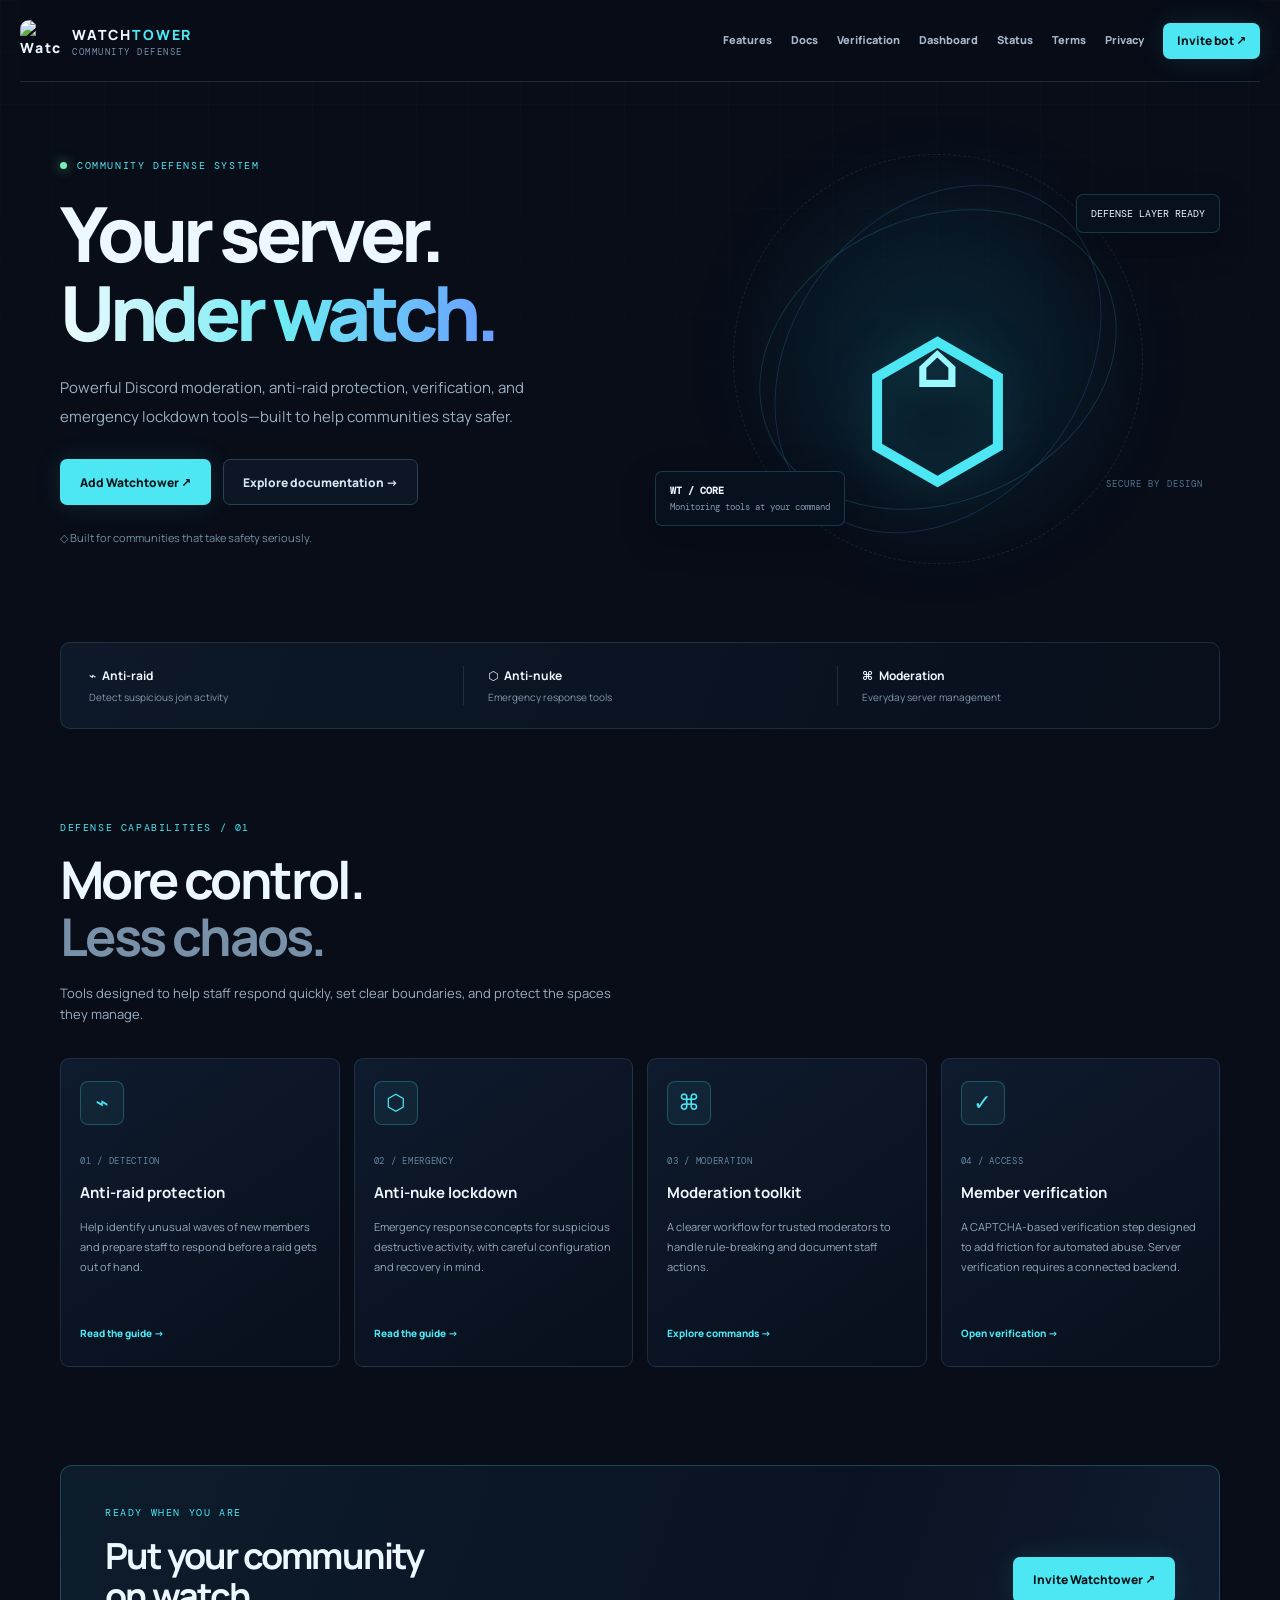
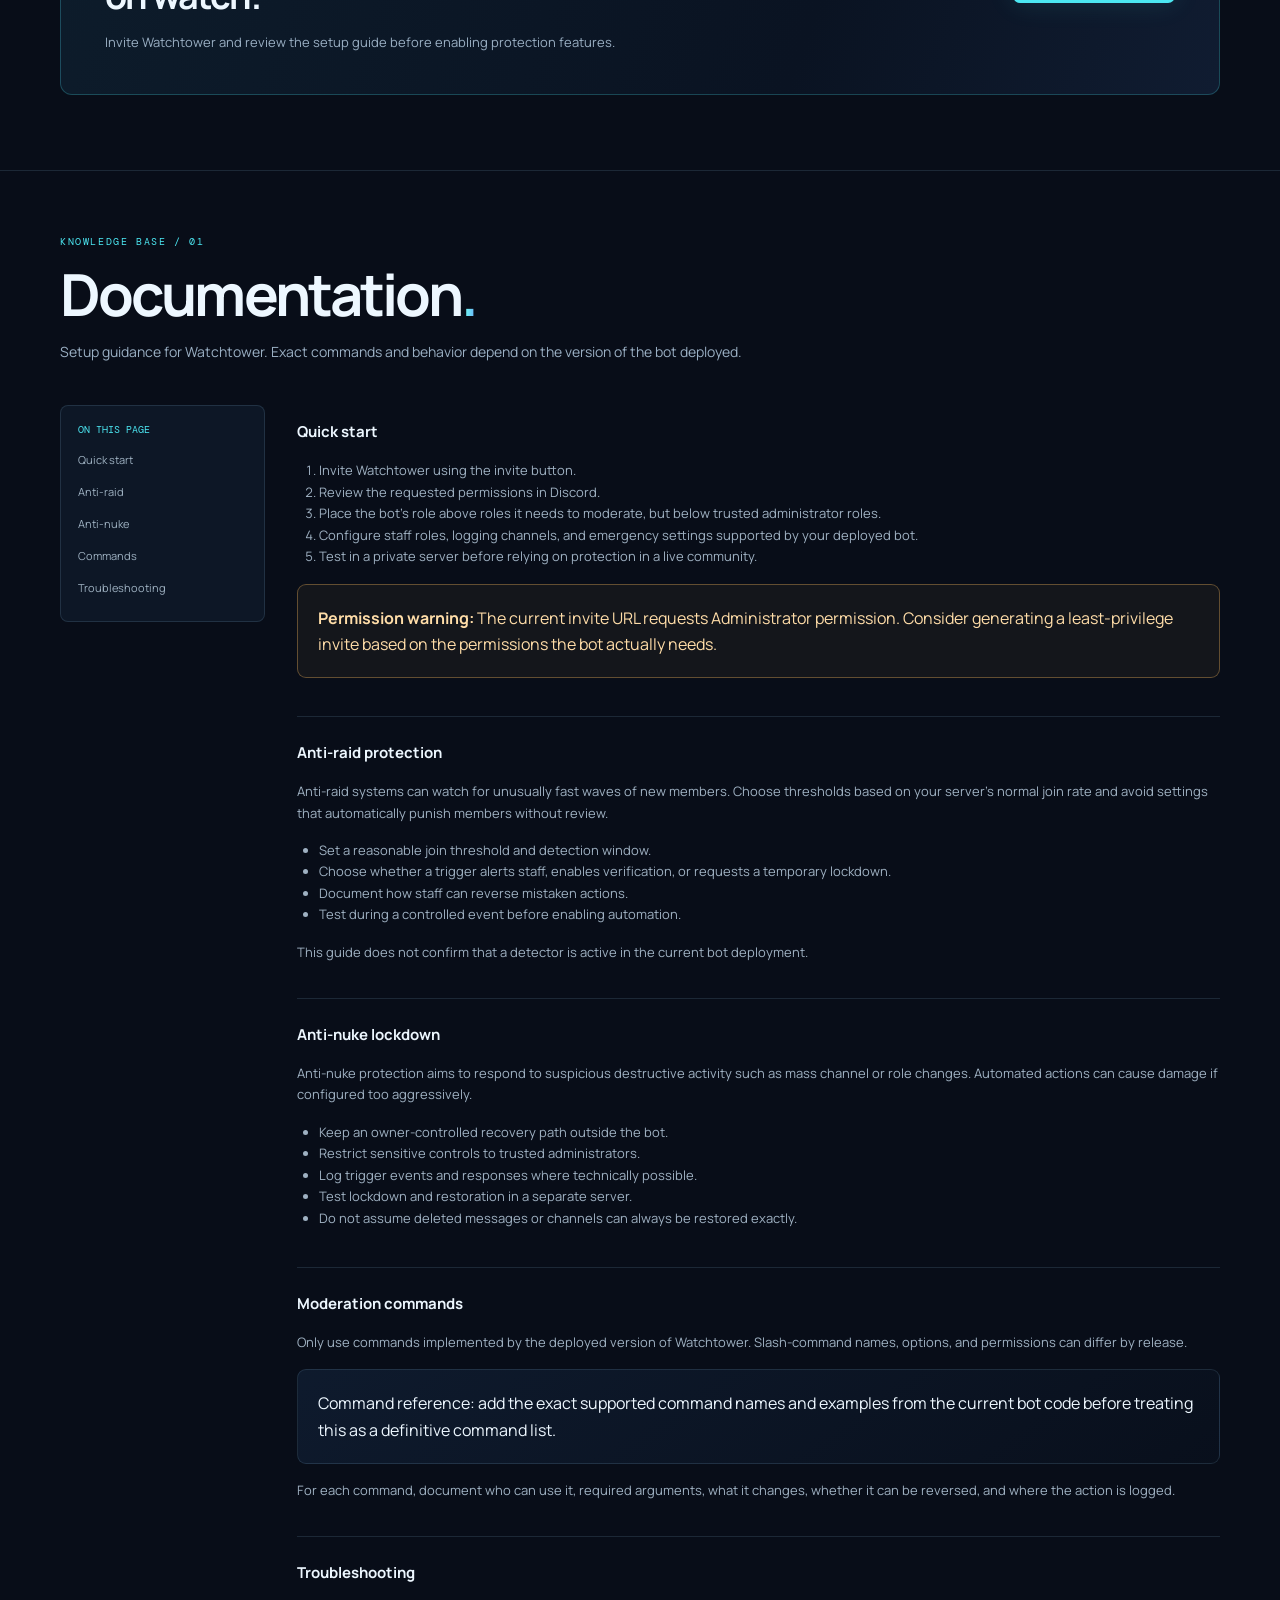
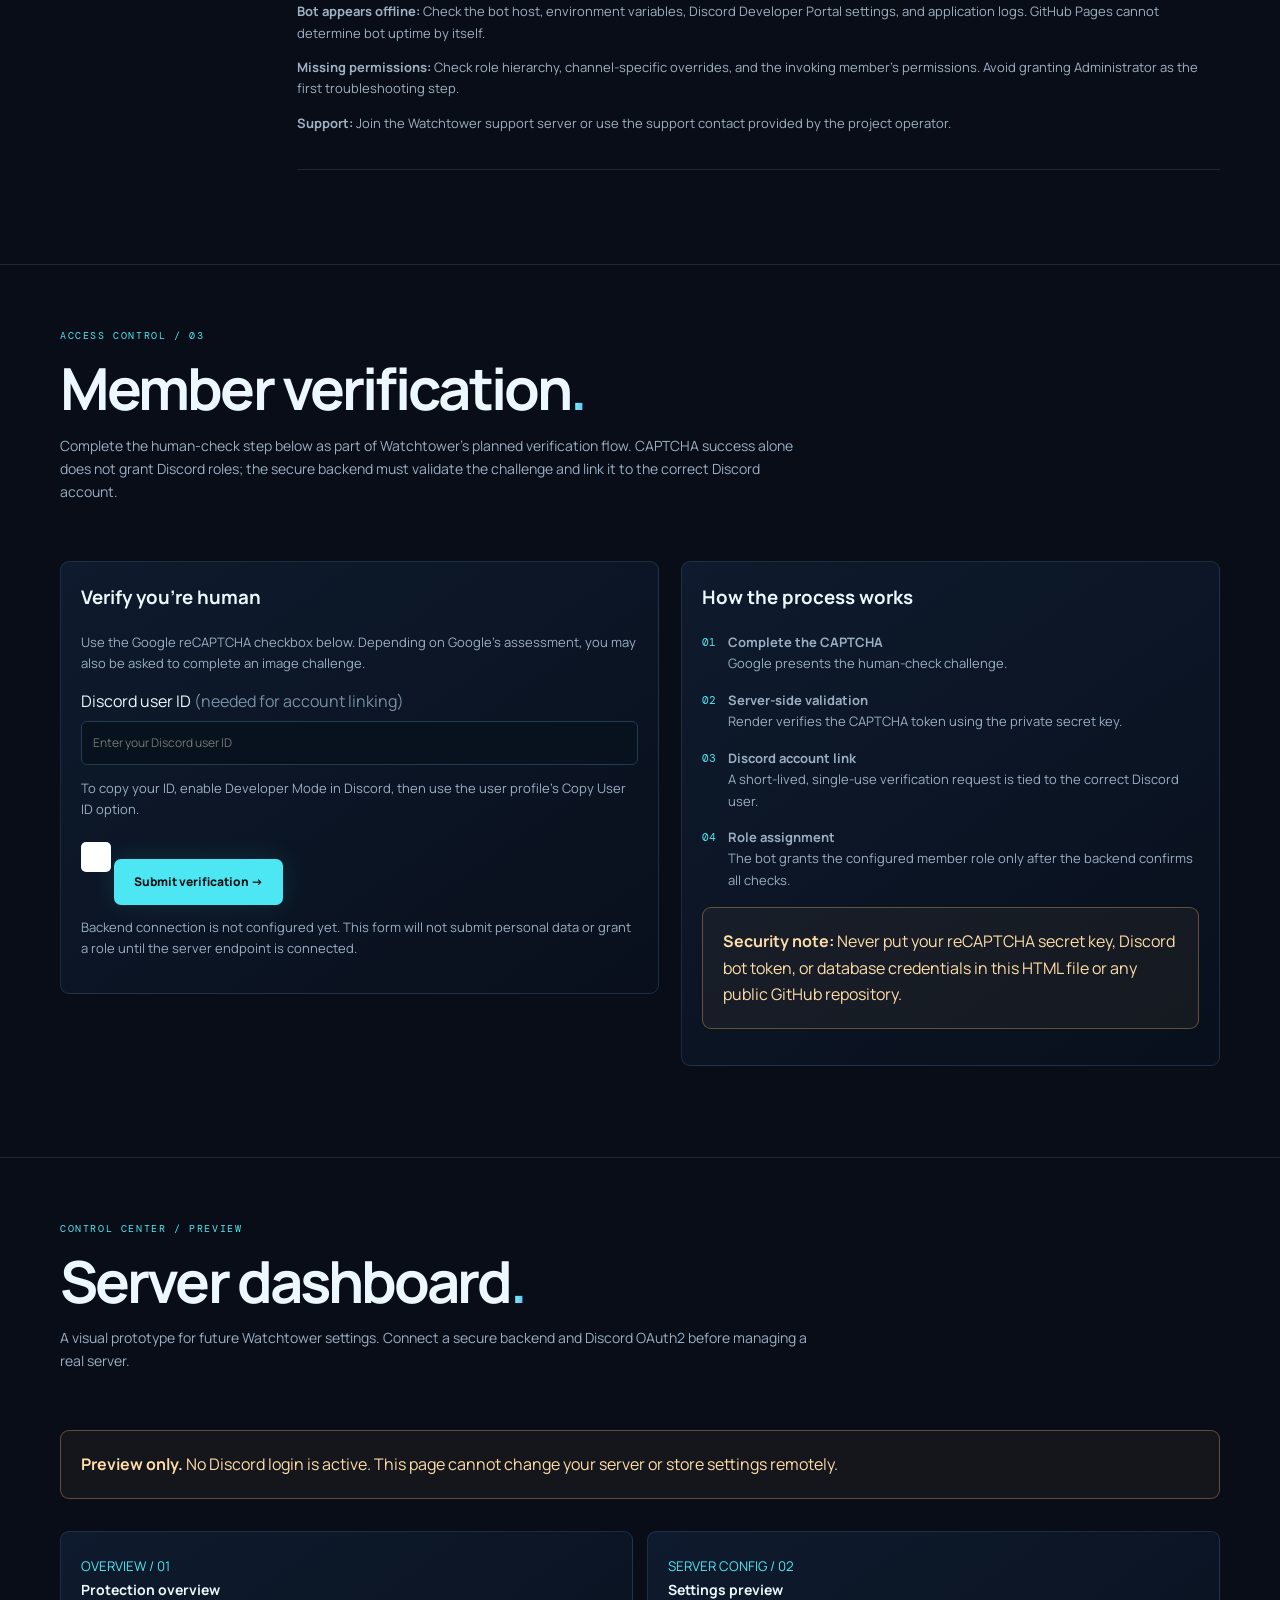
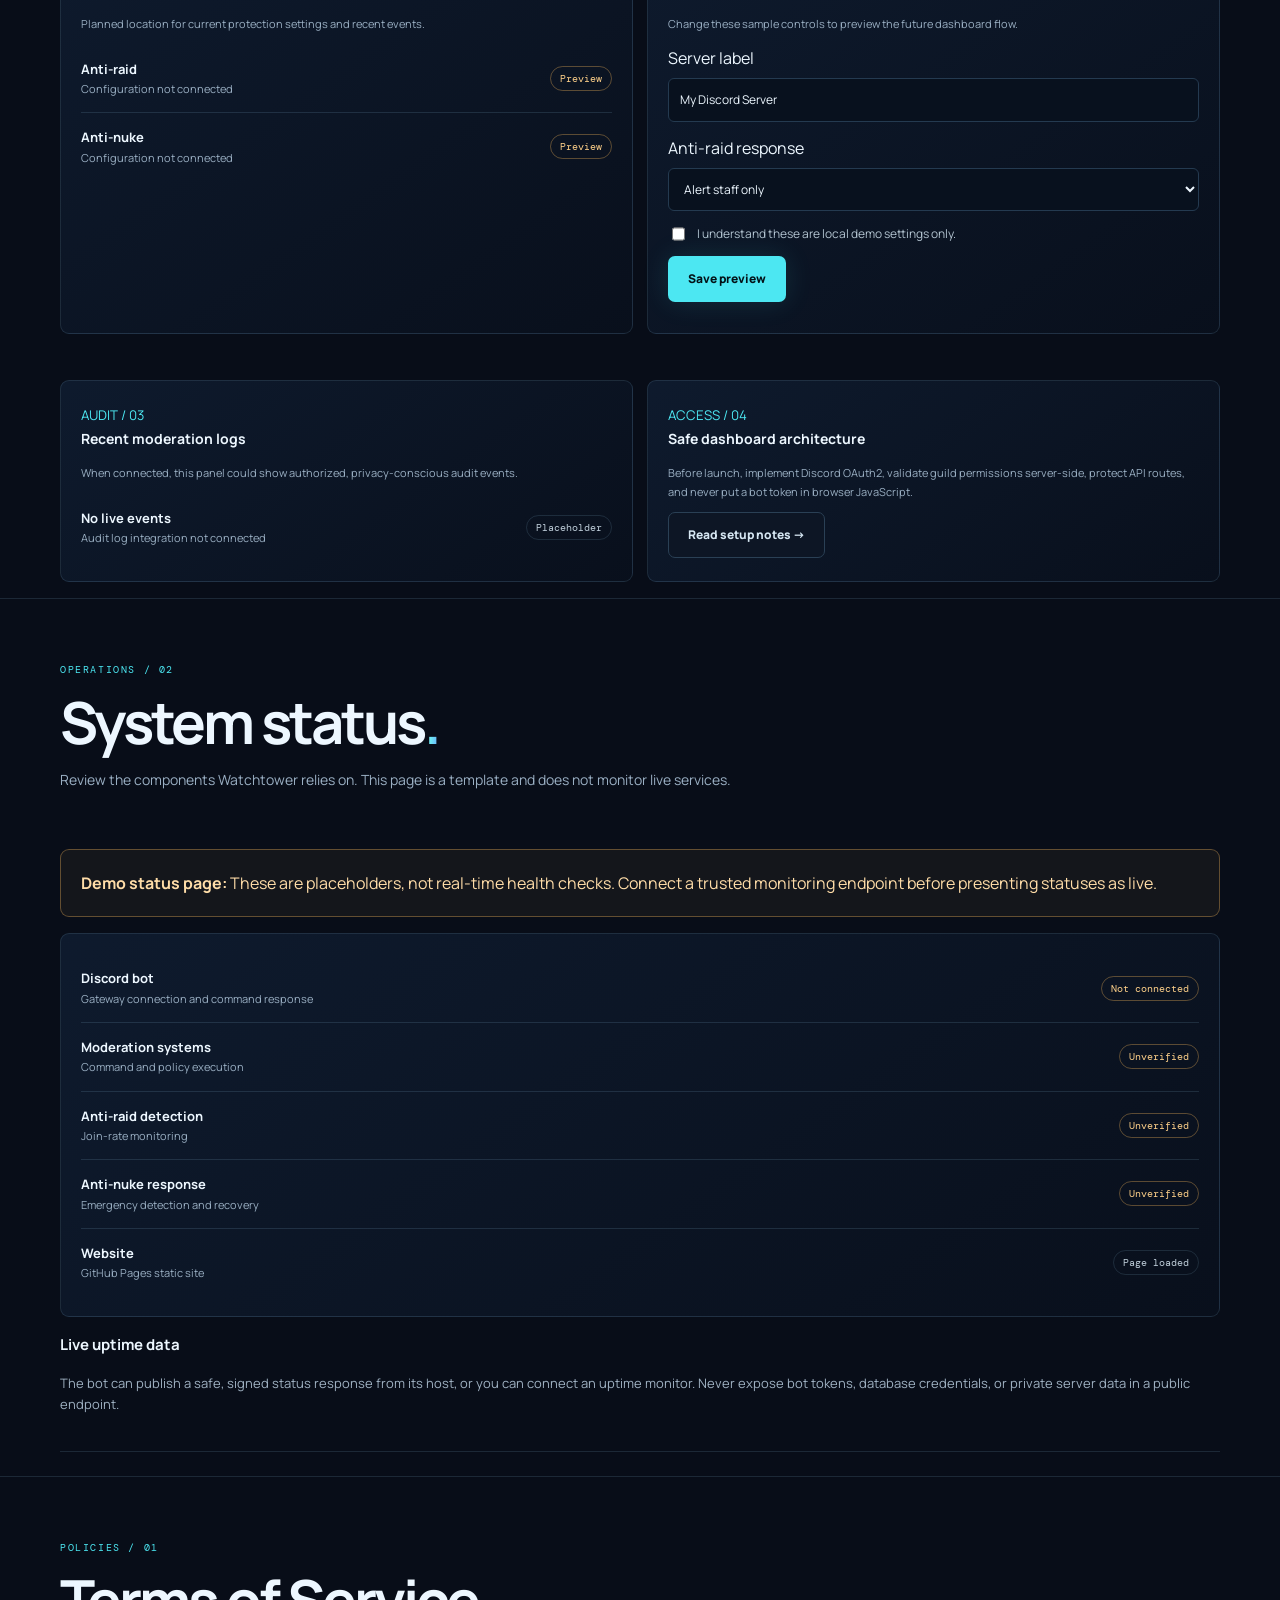
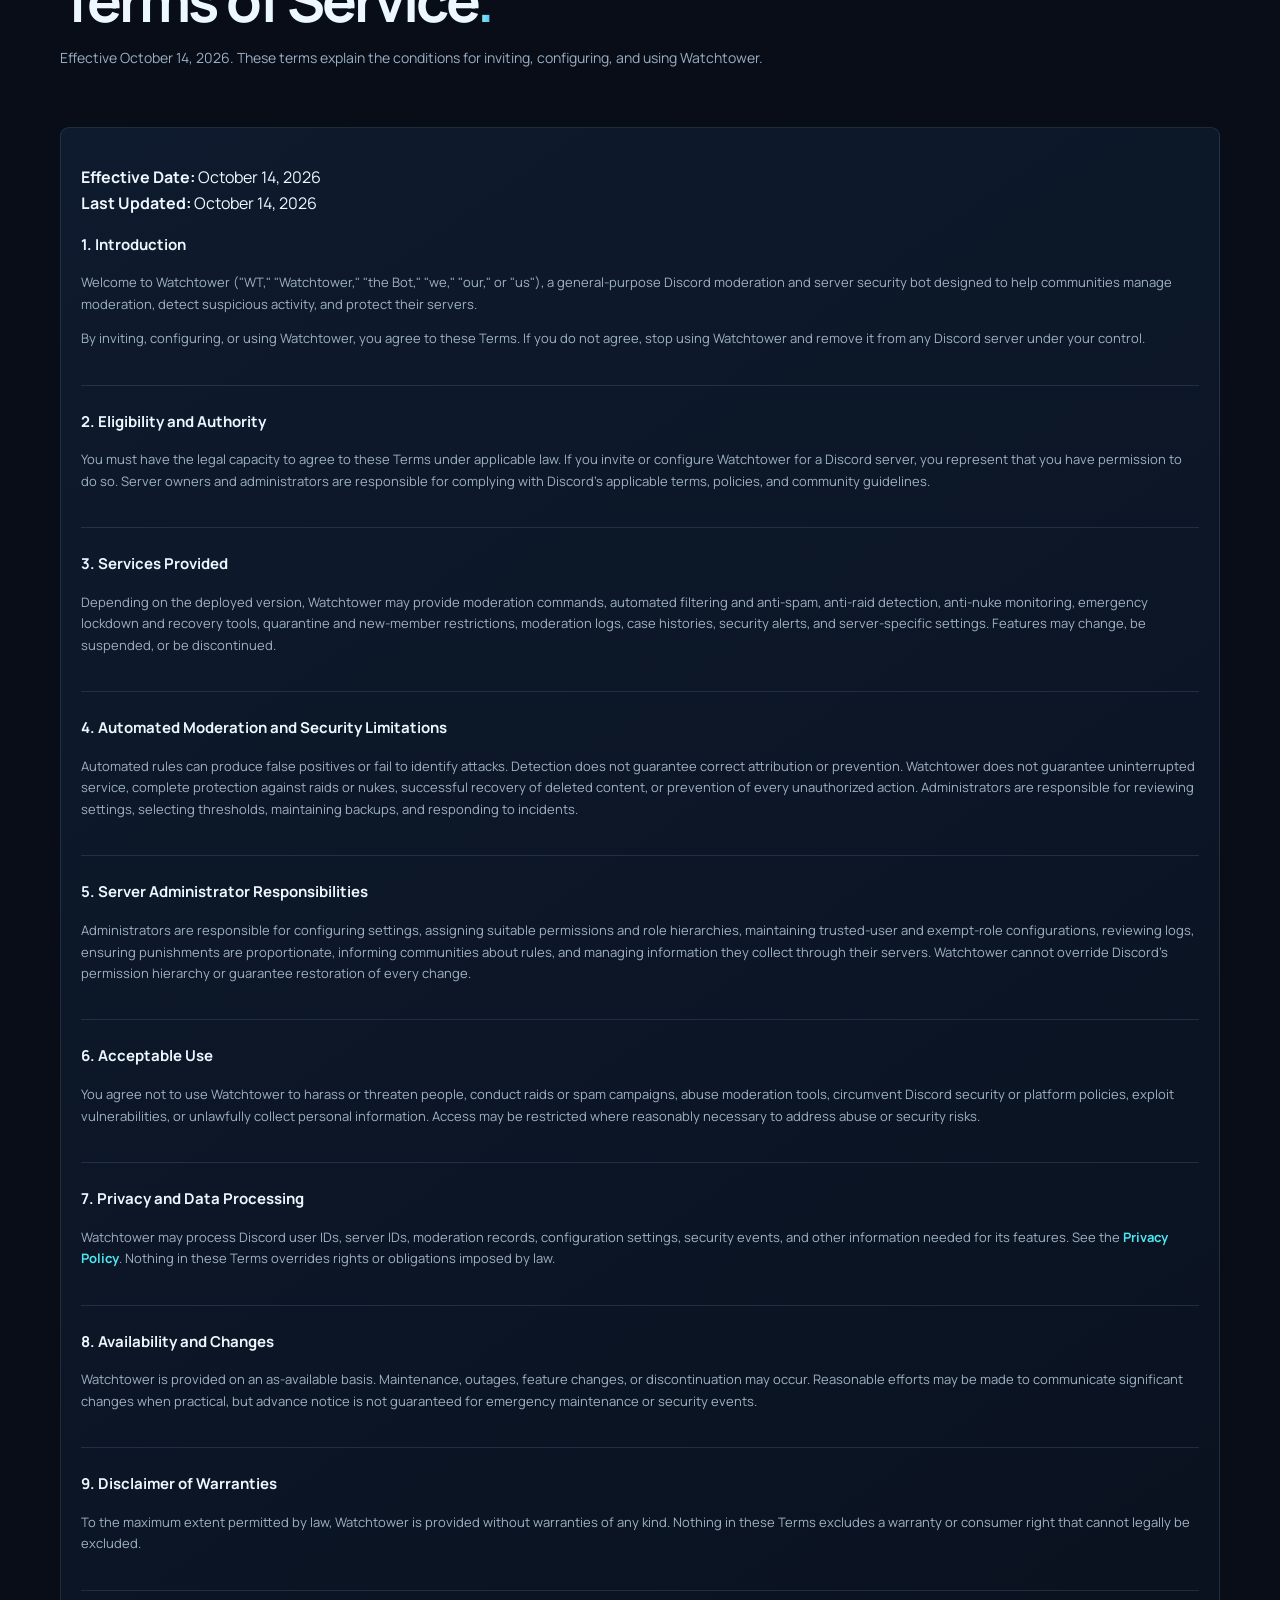
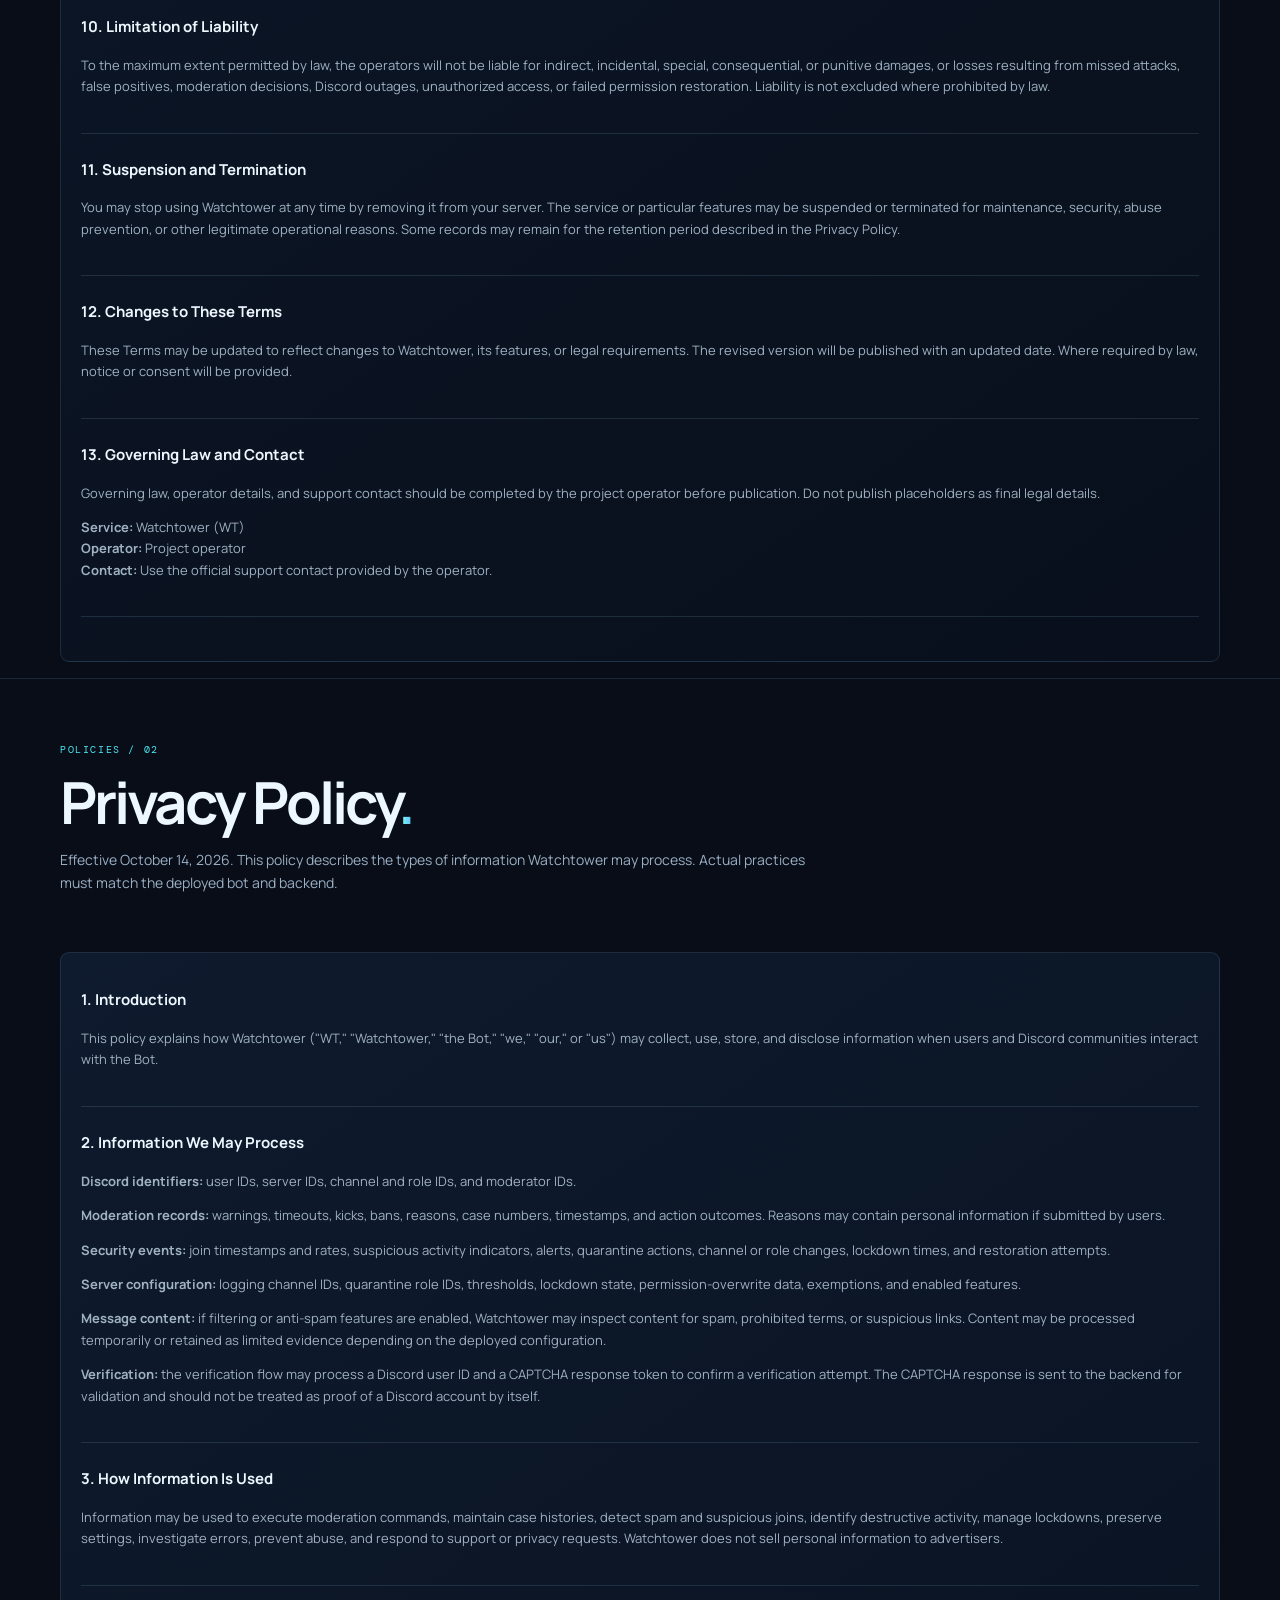
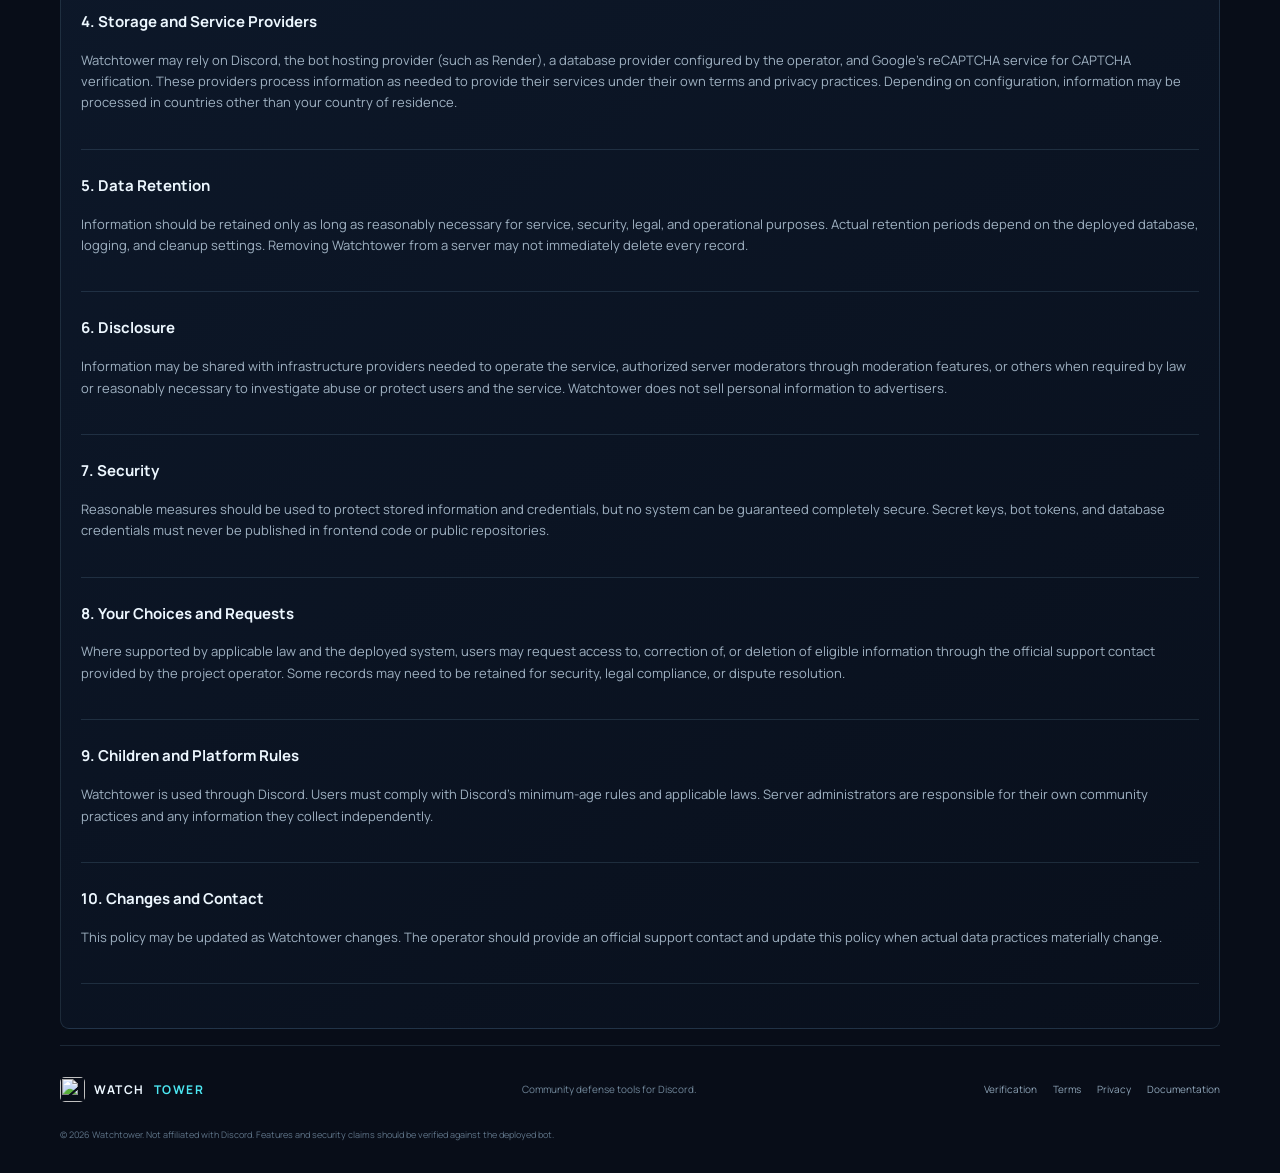
==== commit d1d23fbf: "Rename watchtower-index (1).html to index.html" ====
--- a/index.html
+++ b/index.html
@@ -1,48 +1,138 @@
 <!doctype html>
 <html lang="en">
 <head>
-<meta charset="utf-8"><meta name="viewport" content="width=device-width,initial-scale=1">
-<meta name="theme-color" content="#080d18"><meta name="description" content="Watchtower protects Discord communities with moderation tools, anti-raid defense, and emergency lockdown concepts.">
-<title>Watchtower — Your server. Under watch.</title><link rel="icon" type="image/png" href="https://cdn.phototourl.com/member/2026-10-14-8ebbc1d3-20df-46a4-849a-4cff7fe877f3.png">
-<style>@import url('https://fonts.googleapis.com/css2?family=DM+Mono:wght@400;500&family=Manrope:wght@400;500;600;700;800&display=swap');
-:root{--bg:#080d18;--panel:#0d1726;--line:rgba(133,177,205,.17);--text:#edf7ff;--muted:#9aafc3;--cyan:#4ce7f2;--blue:#579cff;--font:'Manrope',system-ui,sans-serif;--mono:'DM Mono',monospace}*{box-sizing:border-box}html{scroll-behavior:smooth;scroll-padding-top:90px}body{margin:0;background:var(--bg);color:var(--text);font-family:var(--font);line-height:1.65;overflow-x:hidden}a{color:inherit;text-decoration:none}.grid-bg{position:fixed;inset:0;z-index:-1;pointer-events:none;background-image:linear-gradient(#5593b808 1px,transparent 1px),linear-gradient(90deg,#5593b808 1px,transparent 1px);background-size:52px 52px;mask-image:linear-gradient(#000,transparent 90%)}.wrap{width:min(1160px,calc(100% - 40px));margin-inline:auto}.header{height:84px;width:min(1320px,calc(100% - 40px));margin:auto;display:flex;align-items:center;justify-content:space-between;border-bottom:1px solid var(--line);position:relative;z-index:5}.brand{display:flex;align-items:center;gap:10px;font-weight:800;letter-spacing:.13em;font-size:14px}.brand .logo{color:var(--cyan);font-size:38px}.brand small{display:block;font:9px var(--mono);color:#7892a9;letter-spacing:.17em}.cyan{color:var(--cyan)}nav{display:flex;align-items:center;gap:27px;font-size:12px;color:#a7b9ca;font-weight:700}nav a:hover,.footer a:hover{color:var(--cyan)}.btn{display:inline-flex;align-items:center;justify-content:center;gap:10px;min-height:48px;padding:0 20px;border-radius:7px;font-size:12px;font-weight:800;transition:.2s}.btn:hover{transform:translateY(-2px)}.primary{background:var(--cyan);color:#031217;box-shadow:0 0 28px #4ce7f21f}.primary:hover{background:#9af8ff}.secondary{border:1px solid #2a4055;background:#0d1625;color:#d6e7f3}.secondary:hover{border-color:var(--cyan)}.small{min-height:38px;padding:0 14px}.menu-toggle{display:none;background:none;border:0;color:var(--cyan);font-size:24px}.hero{min-height:570px;display:grid;grid-template-columns:1fr 1fr;align-items:center;gap:32px;padding-top:42px;padding-bottom:48px}.eyebrow{font:10px var(--mono);letter-spacing:.16em;color:var(--cyan);display:flex;align-items:center;gap:10px}.eyebrow i,.float-label i{width:7px;height:7px;border-radius:50%;background:#78f0b5;box-shadow:0 0 12px #78f0b5a6}h1{font-size:clamp(46px,6vw,76px);line-height:1.04;letter-spacing:-.065em;margin:23px 0;font-weight:800}.gradient{background:linear-gradient(95deg,#f2fbff,#6deaf3 52%,#699eff);background-clip:text;color:transparent}.lead{max-width:500px;color:var(--muted);font-size:15px;line-height:1.9}.actions{display:flex;flex-wrap:wrap;gap:12px;margin-top:28px}.note{font-size:11px;color:#7790a6;margin-top:28px}.visual{min-height:430px;position:relative;display:grid;place-items:center}.visual:before{content:'';position:absolute;width:300px;height:300px;border-radius:50%;background:#127ea026;filter:blur(50px)}.orbit{position:absolute;border:1px solid #4ce7f229;border-radius:50%}.o1{width:380px;height:290px;transform:rotate(-24deg)}.o2{width:300px;height:400px;transform:rotate(38deg);border-color:#579cff30}.o3{width:420px;height:420px;border-style:dashed;border-color:#4ce7f21c}.shield{height:210px;width:180px;display:grid;place-items:center;position:relative;color:var(--cyan);font-size:180px;filter:drop-shadow(0 0 24px #4ce7f238);animation:float 5s ease-in-out infinite}.shield b{position:absolute;font-size:62px;color:#9af8ff;top:59px}.float-label{position:absolute;border:1px solid #4ce7f233;background:#08111ee8;border-radius:7px;padding:12px 14px;font:10px var(--mono);box-shadow:0 12px 35px #03070e55}.float-label.top{top:42px;right:0;display:flex;align-items:center;gap:9px}.float-label.bottom{bottom:46px;left:0}.float-label.bottom b,.float-label.bottom small{display:block}.float-label.bottom small{font-size:9px;color:#8199ac;margin-top:4px}.coord{position:absolute;bottom:18%;right:3%;color:#52758d;font:9px var(--mono);letter-spacing:.12em}.stats{display:grid;grid-template-columns:repeat(3,1fr);gap:20px;padding:23px 28px;border:1px solid var(--line);border-radius:10px;background:linear-gradient(110deg,#101d2ebf,#09111dcc)}.stats>div+div{border-left:1px solid var(--line);padding-left:24px}.stats b,.stats small{display:block}.stats b{font-size:12px}.stats small{font-size:10px;color:#8398ac;margin-top:3px}.section{padding-top:110px;padding-bottom:95px}.section h2,.cta h2{font-size:clamp(34px,4.4vw,52px);line-height:1.1;letter-spacing:-.05em;margin:17px 0}.muted{color:#7891a8}.section-intro,.cta p{color:var(--muted);font-size:13px;max-width:490px}.cards{display:grid;grid-template-columns:repeat(4,1fr);gap:14px;margin-top:35px}.cards article{padding:23px 20px;border:1px solid var(--line);border-radius:9px;background:linear-gradient(145deg,#0f1c2ff0,#09101cf5);transition:.2s}.cards article:hover{border-color:#4ce7f266;transform:translateY(-4px)}.icon{height:44px;width:44px;display:grid;place-items:center;border:1px solid #4ce7f240;background:#4ce7f20f;border-radius:8px;color:var(--cyan);font-size:22px;margin-bottom:23px}.cards article>small{font:9px var(--mono);letter-spacing:.08em;color:#64869e}.cards h3{font-size:15px;margin:10px 0}.cards p{font-size:11px;line-height:1.85;color:#93a9bc;min-height:95px}.cards article>a{font-size:10px;color:var(--cyan);font-weight:800}.cta{display:flex;align-items:center;justify-content:space-between;gap:25px;padding:43px 50px;margin-bottom:80px;border:1px solid #4ce7f23b;border-radius:12px;background:linear-gradient(110deg,#0d1c2b,#0a1322 65%,#101c31)}.cta h2{font-size:37px}.cta p{margin-bottom:0}.footer{border-top:1px solid var(--line);padding-top:25px;padding-bottom:32px;display:grid;grid-template-columns:1fr 1fr auto;align-items:center;gap:8px}.footer>b{font-size:12px;letter-spacing:.13em}.footer p{font-size:10px;color:#71879a}.footer div{display:flex;gap:18px;font-size:10px;color:#8da3b6}.footer small{grid-column:1/-1;color:#5f7488;font-size:9px;margin-top:12px}.page-hero{padding:70px 0 34px}.page-hero h1{font-size:clamp(40px,5vw,62px);margin:15px 0}.page-hero p{max-width:740px;color:var(--muted);font-size:14px}.content{display:grid;grid-template-columns:210px 1fr;gap:35px;padding-bottom:85px}.side{align-self:start;position:sticky;top:20px;border:1px solid var(--line);background:var(--panel);border-radius:8px;padding:18px}.side strong{display:block;font:10px var(--mono);color:var(--cyan);margin-bottom:10px}.side a{display:block;color:#9eb1c1;font-size:11px;padding:7px 0}.doc-section{padding-bottom:25px;margin-bottom:27px;border-bottom:1px solid var(--line);scroll-margin-top:24px}.doc-section h2{font-size:23px;margin:0 0 10px}.doc-section h3{font-size:15px}.doc-section p,.doc-section li{color:#9fb1c2;font-size:13px}.callout,.legal-card,.status-card,.dash-card{border:1px solid var(--line);background:linear-gradient(145deg,#0f1c2ff0,#09101cf5);border-radius:9px;padding:18px;margin:16px 0}.warning{border-color:#ffbe5f55;background:#ffbe5f0d;color:#ffdda8}.status-row{display:flex;align-items:center;justify-content:space-between;gap:14px;padding:14px 0;border-bottom:1px solid var(--line)}.status-row:last-child{border:0}.status-row strong,.status-row small{display:block}.status-row strong{font-size:13px}.status-row small{font-size:11px;color:var(--muted)}.pill{font:10px var(--mono);border:1px solid var(--line);border-radius:30px;padding:5px 9px;color:#c1d0dc;white-space:nowrap}.pill.demo{color:#ffd18a;border-color:#ffbe5f55}.dash-grid{display:grid;grid-template-columns:repeat(2,1fr);gap:14px}.dash-card h3{font-size:14px;margin-top:0}.dash-card p{font-size:11px;color:var(--muted)}.field{display:block;width:100%;background:#08111e;border:1px solid #243a50;border-radius:6px;padding:11px;color:var(--text);font:12px var(--font);margin:7px 0 13px}.check{display:flex;gap:9px;font-size:12px;color:#b2c3d0;margin:12px 0}.check input{accent-color:var(--cyan)}@keyframes float{50%{transform:translateY(-10px)}}@media(max-width:900px){.cards{grid-template-columns:repeat(2,1fr)}nav{gap:14px}.hero{gap:10px}}@media(max-width:700px){.header{height:72px}.menu-toggle{display:block}nav{display:none;position:absolute;top:71px;left:0;right:0;padding:20px;background:#0b1422;border:1px solid var(--line);border-radius:8px;flex-direction:column;align-items:stretch}.header nav.open{display:flex}.wrap,.header{width:calc(100% - 32px)}.hero{grid-template-columns:1fr;padding-top:55px}.visual{min-height:340px}.shield{font-size:145px}.o1{width:290px;height:220px}.o2{width:240px;height:320px}.o3{width:330px;height:330px}.float-label.top{top:10px}.float-label.bottom{bottom:10px}.stats{grid-template-columns:1fr}.stats>div+div{border-left:0;border-top:1px solid var(--line);padding:14px 0 0}.section{padding-top:70px;padding-bottom:60px}.cards,.dash-grid{grid-template-columns:1fr}.cards p{min-height:0}.cta{padding:28px 22px;align-items:flex-start;flex-direction:column;margin-bottom:55px}.footer{grid-template-columns:1fr}.footer div{flex-wrap:wrap;margin-top:10px}.footer small{grid-column:auto}.content{grid-template-columns:1fr;gap:15px}.side{position:static;display:grid;grid-template-columns:1fr 1fr}.side strong{grid-column:1/-1}}@media(prefers-reduced-motion:reduce){*,*::before,*::after{animation:none!important;scroll-behavior:auto!important;transition:none!important}}
+<meta charset="utf-8">
+<meta name="viewport" content="width=device-width, initial-scale=1">
+<meta name="theme-color" content="#080d18">
+<meta name="description" content="Watchtower protects Discord communities with moderation tools, anti-raid defense, verification, and emergency lockdown tools.">
+<title>Watchtower — Your server. Under watch.</title>
+<link rel="icon" type="image/png" href="https://cdn.phototourl.com/member/2026-10-14-8ebbc1d3-20df-46a4-849a-4cff7fe877f3.png">
+<link rel="preconnect" href="https://fonts.googleapis.com">
+<link rel="preconnect" href="https://fonts.gstatic.com" crossorigin>
+<link href="https://fonts.googleapis.com/css2?family=DM+Mono:wght@400;500&family=Manrope:wght@400;500;600;700;800&display=swap" rel="stylesheet">
+<script src="https://www.google.com/recaptcha/api.js" async defer></script>
+<style>
+:root{--bg:#080d18;--panel:#0d1726;--panel2:#101e30;--line:rgba(133,177,205,.17);--text:#edf7ff;--muted:#9aafc3;--cyan:#4ce7f2;--blue:#579cff;--green:#78f0b5;--font:'Manrope',system-ui,sans-serif;--mono:'DM Mono',monospace}
+*{box-sizing:border-box}html{scroll-behavior:smooth;scroll-padding-top:92px}body{margin:0;background:var(--bg);color:var(--text);font-family:var(--font);line-height:1.65;overflow-x:hidden}a{color:inherit;text-decoration:none}button,input,select{font:inherit}.grid-bg{position:fixed;inset:0;z-index:-1;pointer-events:none;background-image:linear-gradient(#5593b808 1px,transparent 1px),linear-gradient(90deg,#5593b808 1px,transparent 1px);background-size:52px 52px;mask-image:linear-gradient(#000,transparent 90%)}.wrap{width:min(1160px,calc(100% - 40px));margin-inline:auto}
+.header{min-height:82px;width:min(1320px,calc(100% - 40px));margin:auto;display:flex;align-items:center;justify-content:space-between;border-bottom:1px solid var(--line);position:sticky;top:0;background:#080d18ed;backdrop-filter:blur(16px);z-index:10}.brand{display:flex;align-items:center;gap:10px;font-weight:800;letter-spacing:.13em;font-size:14px}.brand-icon{width:42px;height:42px;object-fit:contain;border-radius:9px}.brand small{display:block;font:9px var(--mono);color:#7892a9;letter-spacing:.17em}.cyan{color:var(--cyan)}nav{display:flex;align-items:center;gap:19px;font-size:11px;color:#a7b9ca;font-weight:800}nav a:hover,.footer a:hover{color:var(--cyan)}.btn{display:inline-flex;align-items:center;justify-content:center;gap:9px;min-height:46px;padding:0 19px;border-radius:7px;font-size:12px;font-weight:800;border:1px solid transparent;cursor:pointer;transition:.2s}.btn:hover{transform:translateY(-2px)}.primary{background:var(--cyan);color:#031217;box-shadow:0 0 28px #4ce7f21f}.primary:hover{background:#9af8ff}.secondary{border-color:#2a4055;background:#0d1625;color:#d6e7f3}.secondary:hover{border-color:var(--cyan)}.small{min-height:36px;padding:0 13px}.menu-toggle{display:none;background:none;border:0;color:var(--cyan);font-size:25px}
+.hero{min-height:560px;display:grid;grid-template-columns:1fr 1fr;align-items:center;gap:30px;padding-top:42px;padding-bottom:48px}.eyebrow{font:10px var(--mono);letter-spacing:.16em;color:var(--cyan);display:flex;align-items:center;gap:10px}.dot{width:7px;height:7px;border-radius:50%;background:var(--green);box-shadow:0 0 12px #78f0b5a6}h1{font-size:clamp(44px,6vw,76px);line-height:1.04;letter-spacing:-.065em;margin:22px 0;font-weight:800}.gradient{background:linear-gradient(95deg,#f2fbff,#6deaf3 52%,#699eff);background-clip:text;color:transparent}.lead{max-width:510px;color:var(--muted);font-size:15px;line-height:1.9}.actions{display:flex;flex-wrap:wrap;gap:12px;margin-top:28px}.note{font-size:11px;color:#7790a6;margin-top:24px}.visual{min-height:410px;position:relative;display:grid;place-items:center}.visual:before{content:'';position:absolute;width:300px;height:300px;border-radius:50%;background:#127ea026;filter:blur(50px)}.orbit{position:absolute;border:1px solid #4ce7f229;border-radius:50%}.o1{width:370px;height:285px;transform:rotate(-24deg)}.o2{width:290px;height:380px;transform:rotate(38deg);border-color:#579cff30}.o3{width:410px;height:410px;border-style:dashed;border-color:#4ce7f21c}.shield{height:210px;width:180px;display:grid;place-items:center;position:relative;color:var(--cyan);font-size:180px;filter:drop-shadow(0 0 24px #4ce7f238);animation:float 5s ease-in-out infinite}.shield b{position:absolute;font-size:62px;color:#9af8ff;top:59px}.float-label{position:absolute;border:1px solid #4ce7f233;background:#08111ee8;border-radius:7px;padding:12px 14px;font:10px var(--mono);box-shadow:0 12px 35px #03070e55}.float-label.top{top:40px;right:0}.float-label.bottom{bottom:38px;left:0}.float-label small{display:block;font-size:9px;color:#8199ac;margin-top:4px}.coord{position:absolute;bottom:18%;right:3%;color:#52758d;font:9px var(--mono);letter-spacing:.12em}
+.stats{display:grid;grid-template-columns:repeat(3,1fr);gap:20px;padding:23px 28px;border:1px solid var(--line);border-radius:10px;background:linear-gradient(110deg,#101d2ebf,#09111dcc)}.stats b,.stats small{display:block}.stats b{font-size:12px}.stats small{font-size:10px;color:#8398ac;margin-top:3px}.stats>div+div{border-left:1px solid var(--line);padding-left:24px}.section{padding-top:92px;padding-bottom:78px}.section h2,.cta h2{font-size:clamp(34px,4.4vw,52px);line-height:1.1;letter-spacing:-.05em;margin:17px 0}.muted{color:#7891a8}.section-intro,.cta p{color:var(--muted);font-size:13px;max-width:560px}.cards{display:grid;grid-template-columns:repeat(4,1fr);gap:14px;margin-top:32px}.cards article{padding:22px 19px;border:1px solid var(--line);border-radius:9px;background:linear-gradient(145deg,#0f1c2ff0,#09101cf5);transition:.2s}.cards article:hover{border-color:#4ce7f266;transform:translateY(-4px)}.icon{height:44px;width:44px;display:grid;place-items:center;border:1px solid #4ce7f240;background:#4ce7f20f;border-radius:8px;color:var(--cyan);font-size:22px;margin-bottom:20px}.cards article>small{font:9px var(--mono);letter-spacing:.08em;color:#64869e}.cards h3{font-size:15px;margin:10px 0}.cards p{font-size:11px;line-height:1.85;color:#93a9bc;min-height:90px}.cards article>a{font-size:10px;color:var(--cyan);font-weight:800}.cta{display:flex;align-items:center;justify-content:space-between;gap:25px;padding:40px 44px;margin-top:20px;margin-bottom:75px;border:1px solid #4ce7f23b;border-radius:12px;background:linear-gradient(110deg,#0d1c2b,#0a1322 65%,#101c31)}.cta h2{font-size:36px}.cta p{margin-bottom:0}.page-section{border-top:1px solid var(--line);scroll-margin-top:80px}.page-hero{padding:64px 0 28px}.page-hero h2{font-size:clamp(38px,5vw,58px);line-height:1.1;letter-spacing:-.05em;margin:14px 0}.page-hero p{max-width:760px;color:var(--muted);font-size:14px}.content{display:grid;grid-template-columns:205px 1fr;gap:32px;padding-bottom:70px}.side{align-self:start;position:sticky;top:100px;border:1px solid var(--line);background:var(--panel);border-radius:8px;padding:17px}.side strong{display:block;font:10px var(--mono);color:var(--cyan);margin-bottom:8px}.side a{display:block;color:#9eb1c1;font-size:11px;padding:7px 0}.doc-section{padding-bottom:22px;margin-bottom:24px;border-bottom:1px solid var(--line);scroll-margin-top:100px}.doc-section h3{font-size:15px}.doc-section p,.doc-section li{color:#9fb1c2;font-size:13px}.doc-section ul,.doc-section ol{padding-left:22px}.callout,.legal-card,.status-card,.dash-card,.verify-card{border:1px solid var(--line);background:linear-gradient(145deg,#0f1c2ff0,#09101cf5);border-radius:9px;padding:20px;margin:16px 0}.warning{border-color:#ffbe5f55;background:#ffbe5f0d;color:#ffdda8}.status-row{display:flex;align-items:center;justify-content:space-between;gap:14px;padding:14px 0;border-bottom:1px solid var(--line)}.status-row:last-child{border:0}.status-row strong,.status-row small{display:block}.status-row strong{font-size:13px}.status-row small{font-size:11px;color:var(--muted)}.pill{font:10px var(--mono);border:1px solid var(--line);border-radius:30px;padding:5px 9px;color:#c1d0dc;white-space:nowrap}.pill.demo{color:#ffd18a;border-color:#ffbe5f55}.dash-grid{display:grid;grid-template-columns:repeat(2,1fr);gap:14px}.dash-card h3{font-size:14px;margin-top:0}.dash-card p{font-size:11px;color:var(--muted)}.field{display:block;width:100%;background:#08111e;border:1px solid #243a50;border-radius:6px;padding:11px;color:var(--text);font-size:12px;margin:7px 0 13px}.check{display:flex;gap:9px;font-size:12px;color:#b2c3d0;margin:12px 0}.check input{accent-color:var(--cyan)}.verify-layout{display:grid;grid-template-columns:1fr .9fr;gap:22px;align-items:start;padding-bottom:75px}.verify-card h3{margin-top:0}.verify-card p,.verify-card li{font-size:13px;color:var(--muted)}.verify-steps{counter-reset:step;list-style:none;padding:0}.verify-steps li{counter-increment:step;display:flex;gap:12px;margin:15px 0}.verify-steps li:before{content:counter(step,decimal-leading-zero);font:11px var(--mono);color:var(--cyan);padding-top:3px}.captcha-wrap{padding:15px;background:#fff;border-radius:5px;display:inline-block;max-width:100%;overflow:hidden;margin:8px 0 14px}.status-message{font-size:12px;color:#ffdda8;min-height:24px;margin-top:12px}.status-message.success{color:var(--green)}.footer{border-top:1px solid var(--line);padding-top:25px;padding-bottom:30px;display:grid;grid-template-columns:1fr 1fr auto;align-items:center;gap:8px}.footer>b{font-size:12px;letter-spacing:.13em;display:flex;align-items:center;gap:9px}.footer-icon{width:25px;height:25px;object-fit:contain;border-radius:5px}.footer p{font-size:10px;color:#71879a}.footer div{display:flex;gap:16px;font-size:10px;color:#8da3b6;flex-wrap:wrap}.footer small{grid-column:1/-1;color:#5f7488;font-size:9px;margin-top:12px}
+@keyframes float{50%{transform:translateY(-10px)}}@media(max-width:980px){nav{gap:11px}.cards{grid-template-columns:repeat(2,1fr)}}@media(max-width:760px){.header{min-height:70px}.menu-toggle{display:block}nav{display:none;position:absolute;top:69px;left:0;right:0;padding:18px;background:#0b1422;border:1px solid var(--line);border-radius:8px;flex-direction:column;align-items:stretch}.header nav.open{display:flex}.wrap,.header{width:calc(100% - 32px)}.hero{grid-template-columns:1fr;padding-top:45px}.visual{min-height:320px}.shield{font-size:145px}.o1{width:280px;height:220px}.o2{width:230px;height:300px}.o3{width:320px;height:320px}.float-label.top{top:5px}.float-label.bottom{bottom:4px}.stats{grid-template-columns:1fr}.stats>div+div{border-left:0;border-top:1px solid var(--line);padding:14px 0 0}.section{padding-top:65px;padding-bottom:55px}.cards,.dash-grid,.verify-layout{grid-template-columns:1fr}.cards p{min-height:0}.cta{padding:27px 21px;align-items:flex-start;flex-direction:column;margin-bottom:55px}.footer{grid-template-columns:1fr}.footer small{grid-column:auto}.content{grid-template-columns:1fr;gap:12px}.side{position:static;display:grid;grid-template-columns:1fr 1fr}.side strong{grid-column:1/-1}.page-hero{padding-top:48px}.captcha-wrap{max-width:100%;transform-origin:left top}}@media(prefers-reduced-motion:reduce){*,*::before,*::after{animation:none!important;scroll-behavior:auto!important;transition:none!important}}
+</style>
+</head>
+<body>
+<div class="grid-bg"></div>
+<header class="header wrap">
+  <a class="brand" href="#home" aria-label="Watchtower home"><img class="brand-icon" src="https://cdn.phototourl.com/member/2026-10-14-8ebbc1d3-20df-46a4-849a-4cff7fe877f3.png" alt="Watchtower icon"><span>WATCH<span class="cyan">TOWER</span><small>COMMUNITY DEFENSE</small></span></a>
+  <button class="menu-toggle" aria-label="Toggle navigation" aria-expanded="false">☰</button>
+  <nav aria-label="Main navigation">
+    <a href="#features">Features</a><a href="#docs">Docs</a><a href="#verification">Verification</a><a href="#dashboard">Dashboard</a><a href="#status">Status</a><a href="#terms">Terms</a><a href="#privacy">Privacy</a>
+    <a class="btn primary small" href="https://discord.com/oauth2/authorize?client_id=1560069427880534126&amp;permissions=8&amp;integration_type=0&amp;scope=bot+applications.commands" target="_blank" rel="noopener">Invite bot ↗</a>
+  </nav>
+</header>
+<main>
+<section id="home" class="wrap">
+  <section class="hero"><div><div class="eyebrow"><i class="dot"></i> COMMUNITY DEFENSE SYSTEM</div><h1>Your server.<br><span class="gradient">Under watch.</span></h1><p class="lead">Powerful Discord moderation, anti-raid protection, verification, and emergency lockdown tools—built to help communities stay safer.</p><div class="actions"><a class="btn primary" href="https://discord.com/oauth2/authorize?client_id=1560069427880534126&amp;permissions=8&amp;integration_type=0&amp;scope=bot+applications.commands" target="_blank" rel="noopener">Add Watchtower ↗</a><a class="btn secondary" href="#docs">Explore documentation →</a></div><p class="note">◇ Built for communities that take safety seriously.</p></div><div class="visual" aria-hidden="true"><div class="orbit o1"></div><div class="orbit o2"></div><div class="orbit o3"></div><div class="shield">⬡<b>⌂</b></div><div class="float-label top"><i class="dot"></i> DEFENSE LAYER READY</div><div class="float-label bottom"><b>WT / CORE</b><small>Monitoring tools at your command</small></div><span class="coord">SECURE BY DESIGN</span></div></section>
+  <section class="stats"><div><b>⌁ &nbsp; Anti-raid</b><small>Detect suspicious join activity</small></div><div><b>⬡ &nbsp; Anti-nuke</b><small>Emergency response tools</small></div><div><b>⌘ &nbsp; Moderation</b><small>Everyday server management</small></div></section>
+</section>
+<section class="wrap section" id="features"><div class="eyebrow">DEFENSE CAPABILITIES / 01</div><h2>More control.<br><span class="muted">Less chaos.</span></h2><p class="section-intro">Tools designed to help staff respond quickly, set clear boundaries, and protect the spaces they manage.</p>
+  <div class="cards">
+    <article><div class="icon">⌁</div><small>01 / DETECTION</small><h3>Anti-raid protection</h3><p>Help identify unusual waves of new members and prepare staff to respond before a raid gets out of hand.</p><a href="#anti-raid">Read the guide →</a></article>
+    <article><div class="icon">⬡</div><small>02 / EMERGENCY</small><h3>Anti-nuke lockdown</h3><p>Emergency response concepts for suspicious destructive activity, with careful configuration and recovery in mind.</p><a href="#anti-nuke">Read the guide →</a></article>
+    <article><div class="icon">⌘</div><small>03 / MODERATION</small><h3>Moderation toolkit</h3><p>A clearer workflow for trusted moderators to handle rule-breaking and document staff actions.</p><a href="#moderation">Explore commands →</a></article>
+    <article><div class="icon">✓</div><small>04 / ACCESS</small><h3>Member verification</h3><p>A CAPTCHA-based verification step designed to add friction for automated abuse. Server verification requires a connected backend.</p><a href="#verification">Open verification →</a></article>
+  </div>
+</section>
+<section class="cta wrap"><div><div class="eyebrow">READY WHEN YOU ARE</div><h2>Put your community<br>on watch.</h2><p>Invite Watchtower and review the setup guide before enabling protection features.</p></div><a class="btn primary" href="https://discord.com/oauth2/authorize?client_id=1560069427880534126&amp;permissions=8&amp;integration_type=0&amp;scope=bot+applications.commands" target="_blank" rel="noopener">Invite Watchtower ↗</a></section>
 
-.brand-icon{width:42px;height:42px;object-fit:contain;border-radius:9px;display:block}.footer>b{display:flex;align-items:center;gap:9px}.footer-icon{width:25px;height:25px;object-fit:contain;border-radius:5px}.single-page-section{scroll-margin-top:25px;border-top:1px solid var(--line);padding-top:1px}.single-page-section .page-hero{padding-top:70px}.single-page-section .footer{margin-top:0}.single-page-section .wrap{width:100%}@media(max-width:700px){.brand-icon{width:34px;height:34px}}
-</style><script>document.addEventListener('DOMContentLoaded',()=>{document.querySelectorAll('[data-year]').forEach(el=>el.textContent=new Date().getFullYear());const btn=document.querySelector('.menu-toggle'),nav=document.querySelector('.header nav');if(btn&&nav){btn.addEventListener('click',()=>{nav.classList.toggle('open');btn.setAttribute('aria-expanded',String(nav.classList.contains('open')));});nav.querySelectorAll('a').forEach(a=>a.addEventListener('click',()=>nav.classList.remove('open')))}const form=document.querySelector('#demo-settings');if(form)form.addEventListener('submit',e=>{e.preventDefault();const out=document.querySelector('#demo-result');if(out)out.textContent='Preview saved on this page only. Nothing was sent to Watchtower or Discord.'})});
+<section class="page-section" id="docs"><div class="wrap"><div class="page-hero"><div class="eyebrow">KNOWLEDGE BASE / 01</div><h2>Documentation<span class="gradient">.</span></h2><p>Setup guidance for Watchtower. Exact commands and behavior depend on the version of the bot deployed.</p></div>
+<div class="content"><aside class="side"><strong>ON THIS PAGE</strong><a href="#quick-start">Quick start</a><a href="#anti-raid">Anti-raid</a><a href="#anti-nuke">Anti-nuke</a><a href="#moderation">Commands</a><a href="#troubleshooting">Troubleshooting</a></aside><div>
+<section class="doc-section" id="quick-start"><h3>Quick start</h3><ol><li>Invite Watchtower using the invite button.</li><li>Review the requested permissions in Discord.</li><li>Place the bot's role above roles it needs to moderate, but below trusted administrator roles.</li><li>Configure staff roles, logging channels, and emergency settings supported by your deployed bot.</li><li>Test in a private server before relying on protection in a live community.</li></ol><div class="callout warning"><b>Permission warning:</b> The current invite URL requests Administrator permission. Consider generating a least-privilege invite based on the permissions the bot actually needs.</div></section>
+<section class="doc-section" id="anti-raid"><h3>Anti-raid protection</h3><p>Anti-raid systems can watch for unusually fast waves of new members. Choose thresholds based on your server's normal join rate and avoid settings that automatically punish members without review.</p><ul><li>Set a reasonable join threshold and detection window.</li><li>Choose whether a trigger alerts staff, enables verification, or requests a temporary lockdown.</li><li>Document how staff can reverse mistaken actions.</li><li>Test during a controlled event before enabling automation.</li></ul><p>This guide does not confirm that a detector is active in the current bot deployment.</p></section>
+<section class="doc-section" id="anti-nuke"><h3>Anti-nuke lockdown</h3><p>Anti-nuke protection aims to respond to suspicious destructive activity such as mass channel or role changes. Automated actions can cause damage if configured too aggressively.</p><ul><li>Keep an owner-controlled recovery path outside the bot.</li><li>Restrict sensitive controls to trusted administrators.</li><li>Log trigger events and responses where technically possible.</li><li>Test lockdown and restoration in a separate server.</li><li>Do not assume deleted messages or channels can always be restored exactly.</li></ul></section>
+<section class="doc-section" id="moderation"><h3>Moderation commands</h3><p>Only use commands implemented by the deployed version of Watchtower. Slash-command names, options, and permissions can differ by release.</p><div class="callout">Command reference: add the exact supported command names and examples from the current bot code before treating this as a definitive command list.</div><p>For each command, document who can use it, required arguments, what it changes, whether it can be reversed, and where the action is logged.</p></section>
+<section class="doc-section" id="troubleshooting"><h3>Troubleshooting</h3><p><b>Bot appears offline:</b> Check the bot host, environment variables, Discord Developer Portal settings, and application logs. GitHub Pages cannot determine bot uptime by itself.</p><p><b>Missing permissions:</b> Check role hierarchy, channel-specific overrides, and the invoking member's permissions. Avoid granting Administrator as the first troubleshooting step.</p><p><b>Support:</b> Join the Watchtower support server or use the support contact provided by the project operator.</p></section>
+</div></div></div></section>
+
+<section class="page-section" id="verification"><div class="wrap"><div class="page-hero"><div class="eyebrow">ACCESS CONTROL / 03</div><h2>Member verification<span class="gradient">.</span></h2><p>Complete the human-check step below as part of Watchtower's planned verification flow. CAPTCHA success alone does not grant Discord roles; the secure backend must validate the challenge and link it to the correct Discord account.</p></div>
+<div class="verify-layout">
+  <section class="verify-card"><h3>Verify you're human</h3><p>Use the Google reCAPTCHA checkbox below. Depending on Google's assessment, you may also be asked to complete an image challenge.</p>
+    <form id="verification-form">
+      <label for="discord-id">Discord user ID <span class="muted">(needed for account linking)</span></label>
+      <input class="field" id="discord-id" name="discordId" inputmode="numeric" autocomplete="off" maxlength="25" placeholder="Enter your Discord user ID" required pattern="[0-9]{17,20}" aria-describedby="discord-id-help">
+      <p id="discord-id-help">To copy your ID, enable Developer Mode in Discord, then use the user profile's Copy User ID option.</p>
+      <div class="captcha-wrap"><div class="g-recaptcha" data-sitekey="6LejlfItAAAAAG442okt_If64gwOej2GCRgcndYt"></div></div>
+      <button class="btn primary" type="submit">Submit verification →</button>
+      <p id="verification-result" class="status-message" role="status" aria-live="polite">Backend connection is not configured yet. This form will not submit personal data or grant a role until the server endpoint is connected.</p>
+    </form>
+  </section>
+  <aside class="verify-card"><h3>How the process works</h3><ol class="verify-steps"><li><span><b>Complete the CAPTCHA</b><br>Google presents the human-check challenge.</span></li><li><span><b>Server-side validation</b><br>Render verifies the CAPTCHA token using the private secret key.</span></li><li><span><b>Discord account link</b><br>A short-lived, single-use verification request is tied to the correct Discord user.</span></li><li><span><b>Role assignment</b><br>The bot grants the configured member role only after the backend confirms all checks.</span></li></ol><div class="callout warning"><b>Security note:</b> Never put your reCAPTCHA secret key, Discord bot token, or database credentials in this HTML file or any public GitHub repository.</div></aside>
+</div></div></section>
+
+<section class="page-section" id="dashboard"><div class="wrap"><div class="page-hero"><div class="eyebrow">CONTROL CENTER / PREVIEW</div><h2>Server dashboard<span class="gradient">.</span></h2><p>A visual prototype for future Watchtower settings. Connect a secure backend and Discord OAuth2 before managing a real server.</p></div>
+<div class="callout warning"><b>Preview only.</b> No Discord login is active. This page cannot change your server or store settings remotely.</div>
+<div class="dash-grid">
+<section class="dash-card"><small class="cyan">OVERVIEW / 01</small><h3>Protection overview</h3><p>Planned location for current protection settings and recent events.</p><div class="status-row"><div><strong>Anti-raid</strong><small>Configuration not connected</small></div><span class="pill demo">Preview</span></div><div class="status-row"><div><strong>Anti-nuke</strong><small>Configuration not connected</small></div><span class="pill demo">Preview</span></div></section>
+<section class="dash-card"><small class="cyan">SERVER CONFIG / 02</small><h3>Settings preview</h3><p>Change these sample controls to preview the future dashboard flow.</p><form id="demo-settings"><label for="server-name">Server label</label><input class="field" id="server-name" value="My Discord Server" maxlength="80"><label for="raid-mode">Anti-raid response</label><select class="field" id="raid-mode"><option>Alert staff only</option><option>Enable verification</option><option>Request manual lockdown</option></select><label class="check"><input type="checkbox"> I understand these are local demo settings only.</label><button class="btn primary" type="submit">Save preview</button><p id="demo-result" aria-live="polite"></p></form></section>
+<section class="dash-card"><small class="cyan">AUDIT / 03</small><h3>Recent moderation logs</h3><p>When connected, this panel could show authorized, privacy-conscious audit events.</p><div class="status-row"><div><strong>No live events</strong><small>Audit log integration not connected</small></div><span class="pill">Placeholder</span></div></section>
+<section class="dash-card"><small class="cyan">ACCESS / 04</small><h3>Safe dashboard architecture</h3><p>Before launch, implement Discord OAuth2, validate guild permissions server-side, protect API routes, and never put a bot token in browser JavaScript.</p><a class="btn secondary" href="#docs">Read setup notes →</a></section>
+</div></div></section>
+
+<section class="page-section" id="status"><div class="wrap"><div class="page-hero"><div class="eyebrow">OPERATIONS / 02</div><h2>System status<span class="gradient">.</span></h2><p>Review the components Watchtower relies on. This page is a template and does not monitor live services.</p></div>
+<div class="callout warning"><b>Demo status page:</b> These are placeholders, not real-time health checks. Connect a trusted monitoring endpoint before presenting statuses as live.</div>
+<div class="status-card"><div class="status-row"><div><strong>Discord bot</strong><small>Gateway connection and command response</small></div><span class="pill demo">Not connected</span></div><div class="status-row"><div><strong>Moderation systems</strong><small>Command and policy execution</small></div><span class="pill demo">Unverified</span></div><div class="status-row"><div><strong>Anti-raid detection</strong><small>Join-rate monitoring</small></div><span class="pill demo">Unverified</span></div><div class="status-row"><div><strong>Anti-nuke response</strong><small>Emergency detection and recovery</small></div><span class="pill demo">Unverified</span></div><div class="status-row"><div><strong>Website</strong><small>GitHub Pages static site</small></div><span class="pill">Page loaded</span></div></div>
+<section class="doc-section"><h3>Live uptime data</h3><p>The bot can publish a safe, signed status response from its host, or you can connect an uptime monitor. Never expose bot tokens, database credentials, or private server data in a public endpoint.</p></section></div></section>
+
+<section class="page-section" id="terms"><div class="wrap"><div class="page-hero"><div class="eyebrow">POLICIES / 01</div><h2>Terms of Service<span class="gradient">.</span></h2><p>Effective October 14, 2026. These terms explain the conditions for inviting, configuring, and using Watchtower.</p></div><article class="legal-card">
+<p><b>Effective Date:</b> October 14, 2026<br><b>Last Updated:</b> October 14, 2026</p>
+<section class="doc-section"><h3>1. Introduction</h3><p>Welcome to Watchtower ("WT," "Watchtower," "the Bot," "we," "our," or "us"), a general-purpose Discord moderation and server security bot designed to help communities manage moderation, detect suspicious activity, and protect their servers.</p><p>By inviting, configuring, or using Watchtower, you agree to these Terms. If you do not agree, stop using Watchtower and remove it from any Discord server under your control.</p></section>
+<section class="doc-section"><h3>2. Eligibility and Authority</h3><p>You must have the legal capacity to agree to these Terms under applicable law. If you invite or configure Watchtower for a Discord server, you represent that you have permission to do so. Server owners and administrators are responsible for complying with Discord's applicable terms, policies, and community guidelines.</p></section>
+<section class="doc-section"><h3>3. Services Provided</h3><p>Depending on the deployed version, Watchtower may provide moderation commands, automated filtering and anti-spam, anti-raid detection, anti-nuke monitoring, emergency lockdown and recovery tools, quarantine and new-member restrictions, moderation logs, case histories, security alerts, and server-specific settings. Features may change, be suspended, or be discontinued.</p></section>
+<section class="doc-section"><h3>4. Automated Moderation and Security Limitations</h3><p>Automated rules can produce false positives or fail to identify attacks. Detection does not guarantee correct attribution or prevention. Watchtower does not guarantee uninterrupted service, complete protection against raids or nukes, successful recovery of deleted content, or prevention of every unauthorized action. Administrators are responsible for reviewing settings, selecting thresholds, maintaining backups, and responding to incidents.</p></section>
+<section class="doc-section"><h3>5. Server Administrator Responsibilities</h3><p>Administrators are responsible for configuring settings, assigning suitable permissions and role hierarchies, maintaining trusted-user and exempt-role configurations, reviewing logs, ensuring punishments are proportionate, informing communities about rules, and managing information they collect through their servers. Watchtower cannot override Discord's permission hierarchy or guarantee restoration of every change.</p></section>
+<section class="doc-section"><h3>6. Acceptable Use</h3><p>You agree not to use Watchtower to harass or threaten people, conduct raids or spam campaigns, abuse moderation tools, circumvent Discord security or platform policies, exploit vulnerabilities, or unlawfully collect personal information. Access may be restricted where reasonably necessary to address abuse or security risks.</p></section>
+<section class="doc-section"><h3>7. Privacy and Data Processing</h3><p>Watchtower may process Discord user IDs, server IDs, moderation records, configuration settings, security events, and other information needed for its features. See the <a class="cyan" href="#privacy"><b>Privacy Policy</b></a>. Nothing in these Terms overrides rights or obligations imposed by law.</p></section>
+<section class="doc-section"><h3>8. Availability and Changes</h3><p>Watchtower is provided on an as-available basis. Maintenance, outages, feature changes, or discontinuation may occur. Reasonable efforts may be made to communicate significant changes when practical, but advance notice is not guaranteed for emergency maintenance or security events.</p></section>
+<section class="doc-section"><h3>9. Disclaimer of Warranties</h3><p>To the maximum extent permitted by law, Watchtower is provided without warranties of any kind. Nothing in these Terms excludes a warranty or consumer right that cannot legally be excluded.</p></section>
+<section class="doc-section"><h3>10. Limitation of Liability</h3><p>To the maximum extent permitted by law, the operators will not be liable for indirect, incidental, special, consequential, or punitive damages, or losses resulting from missed attacks, false positives, moderation decisions, Discord outages, unauthorized access, or failed permission restoration. Liability is not excluded where prohibited by law.</p></section>
+<section class="doc-section"><h3>11. Suspension and Termination</h3><p>You may stop using Watchtower at any time by removing it from your server. The service or particular features may be suspended or terminated for maintenance, security, abuse prevention, or other legitimate operational reasons. Some records may remain for the retention period described in the Privacy Policy.</p></section>
+<section class="doc-section"><h3>12. Changes to These Terms</h3><p>These Terms may be updated to reflect changes to Watchtower, its features, or legal requirements. The revised version will be published with an updated date. Where required by law, notice or consent will be provided.</p></section>
+<section class="doc-section"><h3>13. Governing Law and Contact</h3><p>Governing law, operator details, and support contact should be completed by the project operator before publication. Do not publish placeholders as final legal details.</p><p><b>Service:</b> Watchtower (WT)<br><b>Operator:</b> Project operator<br><b>Contact:</b> Use the official support contact provided by the operator.</p></section>
+</article></div></section>
+
+<section class="page-section" id="privacy"><div class="wrap"><div class="page-hero"><div class="eyebrow">POLICIES / 02</div><h2>Privacy Policy<span class="gradient">.</span></h2><p>Effective October 14, 2026. This policy describes the types of information Watchtower may process. Actual practices must match the deployed bot and backend.</p></div><article class="legal-card">
+<section class="doc-section"><h3>1. Introduction</h3><p>This policy explains how Watchtower ("WT," "Watchtower," "the Bot," "we," "our," or "us") may collect, use, store, and disclose information when users and Discord communities interact with the Bot.</p></section>
+<section class="doc-section"><h3>2. Information We May Process</h3><p><b>Discord identifiers:</b> user IDs, server IDs, channel and role IDs, and moderator IDs.</p><p><b>Moderation records:</b> warnings, timeouts, kicks, bans, reasons, case numbers, timestamps, and action outcomes. Reasons may contain personal information if submitted by users.</p><p><b>Security events:</b> join timestamps and rates, suspicious activity indicators, alerts, quarantine actions, channel or role changes, lockdown times, and restoration attempts.</p><p><b>Server configuration:</b> logging channel IDs, quarantine role IDs, thresholds, lockdown state, permission-overwrite data, exemptions, and enabled features.</p><p><b>Message content:</b> if filtering or anti-spam features are enabled, Watchtower may inspect content for spam, prohibited terms, or suspicious links. Content may be processed temporarily or retained as limited evidence depending on the deployed configuration.</p><p><b>Verification:</b> the verification flow may process a Discord user ID and a CAPTCHA response token to confirm a verification attempt. The CAPTCHA response is sent to the backend for validation and should not be treated as proof of a Discord account by itself.</p></section>
+<section class="doc-section"><h3>3. How Information Is Used</h3><p>Information may be used to execute moderation commands, maintain case histories, detect spam and suspicious joins, identify destructive activity, manage lockdowns, preserve settings, investigate errors, prevent abuse, and respond to support or privacy requests. Watchtower does not sell personal information to advertisers.</p></section>
+<section class="doc-section"><h3>4. Storage and Service Providers</h3><p>Watchtower may rely on Discord, the bot hosting provider (such as Render), a database provider configured by the operator, and Google's reCAPTCHA service for CAPTCHA verification. These providers process information as needed to provide their services under their own terms and privacy practices. Depending on configuration, information may be processed in countries other than your country of residence.</p></section>
+<section class="doc-section"><h3>5. Data Retention</h3><p>Information should be retained only as long as reasonably necessary for service, security, legal, and operational purposes. Actual retention periods depend on the deployed database, logging, and cleanup settings. Removing Watchtower from a server may not immediately delete every record.</p></section>
+<section class="doc-section"><h3>6. Disclosure</h3><p>Information may be shared with infrastructure providers needed to operate the service, authorized server moderators through moderation features, or others when required by law or reasonably necessary to investigate abuse or protect users and the service. Watchtower does not sell personal information to advertisers.</p></section>
+<section class="doc-section"><h3>7. Security</h3><p>Reasonable measures should be used to protect stored information and credentials, but no system can be guaranteed completely secure. Secret keys, bot tokens, and database credentials must never be published in frontend code or public repositories.</p></section>
+<section class="doc-section"><h3>8. Your Choices and Requests</h3><p>Where supported by applicable law and the deployed system, users may request access to, correction of, or deletion of eligible information through the official support contact provided by the project operator. Some records may need to be retained for security, legal compliance, or dispute resolution.</p></section>
+<section class="doc-section"><h3>9. Children and Platform Rules</h3><p>Watchtower is used through Discord. Users must comply with Discord's minimum-age rules and applicable laws. Server administrators are responsible for their own community practices and any information they collect independently.</p></section>
+<section class="doc-section"><h3>10. Changes and Contact</h3><p>This policy may be updated as Watchtower changes. The operator should provide an official support contact and update this policy when actual data practices materially change.</p></section>
+</article></div></section>
+</main>
+<footer class="footer wrap"><b><img class="footer-icon" src="https://cdn.phototourl.com/member/2026-10-14-8ebbc1d3-20df-46a4-849a-4cff7fe877f3.png" alt=""> WATCH<span class="cyan">TOWER</span></b><p>Community defense tools for Discord.</p><div><a href="#verification">Verification</a><a href="#terms">Terms</a><a href="#privacy">Privacy</a><a href="#docs">Documentation</a></div><small>© <span data-year></span> Watchtower. Not affiliated with Discord. Features and security claims should be verified against the deployed bot.</small></footer>
+<script>
+document.addEventListener('DOMContentLoaded',()=>{
+  document.querySelectorAll('[data-year]').forEach(el=>el.textContent=new Date().getFullYear());
+  const btn=document.querySelector('.menu-toggle'),nav=document.querySelector('.header nav');
+  if(btn&&nav){btn.addEventListener('click',()=>{nav.classList.toggle('open');btn.setAttribute('aria-expanded',String(nav.classList.contains('open')))});nav.querySelectorAll('a').forEach(a=>a.addEventListener('click',()=>nav.classList.remove('open')))}
+  const demo=document.querySelector('#demo-settings');
+  if(demo)demo.addEventListener('submit',e=>{e.preventDefault();const out=document.querySelector('#demo-result');if(out)out.textContent='Preview saved on this page only. Nothing was sent to Watchtower or Discord.'});
+  const form=document.querySelector('#verification-form');
+  if(form)form.addEventListener('submit',e=>{
+    e.preventDefault();
+    const out=document.querySelector('#verification-result');
+    const id=document.querySelector('#discord-id').value.trim();
+    const captcha=window.grecaptcha&&window.grecaptcha.getResponse?window.grecaptcha.getResponse():'';
+    if(!/^[0-9]{17,20}$/.test(id)){out.textContent='Enter a valid Discord user ID.';out.classList.remove('success');return}
+    if(!captcha){out.textContent='Complete the Google reCAPTCHA checkbox first.';out.classList.remove('success');return}
+    out.textContent='CAPTCHA completed in your browser, but server verification is not connected yet. No role has been granted. Connect the Render backend before using this flow.';
+    out.classList.remove('success');
+  });
+});
 </script>
-</head><body><div class="grid-bg"></div>
-<header class="header"><a class="brand" href="#home" aria-label="Watchtower home"><img class="brand-icon" src="https://cdn.phototourl.com/member/2026-10-14-8ebbc1d3-20df-46a4-849a-4cff7fe877f3.png" alt="Watchtower icon"><span>WATCH<span class="cyan">TOWER</span><small>COMMUNITY DEFENSE</small></span></a><button class="menu-toggle" aria-label="Toggle navigation" aria-expanded="false">☰</button><nav aria-label="Main navigation"><a href="#features">Features</a><a href="#docs">Documentation</a><a href="#dashboard">Dashboard</a><a href="#status">Status</a><a href="#terms">Terms</a><a href="#privacy">Privacy</a><a class="btn primary small" href="https://discord.com/oauth2/authorize?client_id=1560069427880534126&amp;permissions=8&amp;integration_type=0&amp;scope=bot+applications.commands" target="_blank" rel="noopener">Invite bot ↗</a></nav></header><main><section id="home" class="single-page-section"><section class="hero wrap"><div><div class="eyebrow"><i></i> COMMUNITY DEFENSE SYSTEM</div><h1>Your server.<br><span class="gradient">Under watch.</span></h1><p class="lead">Powerful Discord moderation, anti-raid protection, and emergency lockdown tools—built to help keep your community safe.</p><div class="actions"><a class="btn primary" href="https://discord.com/oauth2/authorize?client_id=1560069427880534126&permissions=8&integration_type=0&scope=bot+applications.commands" target="_blank" rel="noopener">Add Watchtower ↗</a><a class="btn secondary" href="#docs">Explore documentation →</a></div><p class="note">◇ Built for communities that take safety seriously.</p></div><div class="visual"><div class="orbit o1"></div><div class="orbit o2"></div><div class="orbit o3"></div><div class="shield">⬡<b>⌂</b></div><div class="float-label top"><i></i> DEFENSE LAYER READY</div><div class="float-label bottom"><b>WT / CORE</b><small>Monitoring tools at your command</small></div><span class="coord">SECURE BY DESIGN</span></div></section>
-<section class="stats wrap"><div><b>⌁ &nbsp; Anti-raid</b><small>Detect suspicious join activity</small></div><div><b>⬡ &nbsp; Anti-nuke</b><small>Emergency response tools</small></div><div><b>⌘ &nbsp; Moderation</b><small>Everyday server management</small></div></section>
-<section class="wrap section" id="features"><div class="eyebrow">DEFENSE CAPABILITIES / 01</div><h2>More control.<br><span class="muted">Less chaos.</span></h2><p class="section-intro">Tools designed to help staff respond quickly, set clear boundaries, and protect the spaces they manage.</p><div class="cards"><article><div class="icon">⌁</div><small>01 / DETECTION</small><h3>Anti-raid protection</h3><p>Help identify unusual waves of new members and prepare staff to respond before a raid gets out of hand.</p><a href="#anti-raid">Read the guide →</a></article><article><div class="icon">⬡</div><small>02 / EMERGENCY</small><h3>Anti-nuke lockdown</h3><p>Emergency response concepts for suspicious destructive activity, with careful configuration and recovery in mind.</p><a href="#anti-nuke">Read the guide →</a></article><article><div class="icon">⌘</div><small>03 / MODERATION</small><h3>Moderation toolkit</h3><p>A clearer workflow for trusted moderators to handle rule-breaking and document staff actions.</p><a href="#moderation">Explore commands →</a></article><article><div class="icon">▦</div><small>04 / VISIBILITY</small><h3>Server dashboard</h3><p>A front-end prototype for a future dashboard. Live settings require a secure backend and Discord authorization.</p><a href="#dashboard">Open dashboard preview →</a></article></div></section>
-<section class="cta wrap"><div><div class="eyebrow">READY WHEN YOU ARE</div><h2>Put your community<br>on watch.</h2><p>Invite Watchtower and review the setup guide before enabling protection features.</p></div><a class="btn primary" href="https://discord.com/oauth2/authorize?client_id=1560069427880534126&permissions=8&integration_type=0&scope=bot+applications.commands" target="_blank" rel="noopener">Invite Watchtower ↗</a></section></section><section class="single-page-section wrap" id="docs"><section class="page-hero"><div class="eyebrow">KNOWLEDGE BASE / 01</div><h1>Documentation<span class="gradient">.</span></h1><p>Setup guidance for Watchtower. Exact commands and behavior depend on the version of the bot you have deployed.</p></section><div class="content"><aside class="side"><strong>ON THIS PAGE</strong><a href="#quick-start">Quick start</a><a href="#anti-raid">Anti-raid</a><a href="#anti-nuke">Anti-nuke</a><a href="#moderation">Commands</a><a href="#dashboard">Dashboard</a><a href="#troubleshooting">Troubleshooting</a></aside><div><section class="doc-section" id="quick-start"><h2>Quick start</h2><ol><li>Invite Watchtower using the invite button.</li><li>Review the requested permissions in Discord.</li><li>Place the bot's role above roles it needs to moderate, but below trusted administrator roles.</li><li>Configure staff roles, logging channels, and emergency settings using features actually supported by your bot build.</li><li>Test in a private server before relying on protection in a live community.</li></ol><div class="callout warning"><b>Permission warning:</b> The provided invite URL requests Administrator permission. That is highly privileged. Consider generating a least-privilege invite based on the permissions the bot actually needs.</div></section><section class="doc-section" id="anti-raid"><h2>Anti-raid protection</h2><p>Anti-raid systems can watch for unusually fast waves of new members. Choose thresholds based on your server's normal join rate and avoid settings that automatically punish members without review.</p><h3>Recommended setup</h3><ul><li>Set a reasonable join threshold and detection window.</li><li>Choose whether a trigger alerts staff, enables verification, or requests a temporary lockdown.</li><li>Document how staff can reverse mistaken actions.</li><li>Test during a controlled event before enabling automation.</li></ul><p>This guide does not confirm that a detector is active in the current bot deployment.</p></section><section class="doc-section" id="anti-nuke"><h2>Anti-nuke lockdown</h2><p>Anti-nuke protection aims to respond to suspicious destructive activity such as mass channel or role changes. Automated actions can cause damage if configured too aggressively.</p><ul><li>Keep an owner-controlled recovery path outside the bot.</li><li>Restrict sensitive controls to trusted administrators.</li><li>Log trigger events and responses where technically possible.</li><li>Test lockdown and restoration in a separate server.</li><li>Do not assume deleted messages or channels can always be restored exactly.</li></ul></section><section class="doc-section" id="moderation"><h2>Moderation commands</h2><p>Only use commands implemented by the deployed version of Watchtower. Slash-command names, options, and permissions can differ by release.</p><div class="callout">Command reference pending: add the exact supported command names and examples from your bot code before publishing this as a definitive command list.</div><p>For each command, document who can use it, required arguments, what it changes, whether it can be reversed, and where the action is logged.</p></section><section class="doc-section" id="dashboard"><h2>Server dashboard</h2><p>The dashboard linked here is currently a front-end prototype. It does not sign in with Discord, read guild settings, or send changes to the bot. A live dashboard needs a secure backend, Discord OAuth2, server-side permission checks, and a bot API.</p><a class="btn secondary" href="#dashboard">Open dashboard preview →</a></section><section class="doc-section" id="troubleshooting"><h2>Troubleshooting</h2><h3>Bot appears offline</h3><p>Check the bot host, environment variables, Discord Developer Portal settings, and application logs. GitHub Pages cannot determine bot uptime by itself.</p><h3>Missing permissions</h3><p>Check role hierarchy, channel-specific overrides, and the invoking member's permissions. Avoid granting Administrator as the first troubleshooting step.</p><h3>Support</h3><p>Add your official support server or support contact here once you have one.</p></section></div></div></section><section class="single-page-section wrap" id="dashboard"><section class="page-hero"><div class="eyebrow">CONTROL CENTER / PREVIEW</div><h1>Server dashboard<span class="gradient">.</span></h1><p>A visual prototype for future Watchtower settings. Connect a secure backend and Discord OAuth2 before managing a real server.</p></section><div class="callout warning"><b>Preview only.</b> No Discord login is active. This page cannot change your server or store settings remotely.</div><div class="dash-grid"><section class="dash-card"><small class="cyan">OVERVIEW / 01</small><h3>Protection overview</h3><p>Planned location for current protection settings and recent events.</p><div class="status-row"><div><strong>Anti-raid</strong><small>Configuration not connected</small></div><span class="pill demo">Preview</span></div><div class="status-row"><div><strong>Anti-nuke</strong><small>Configuration not connected</small></div><span class="pill demo">Preview</span></div></section><section class="dash-card"><small class="cyan">SERVER CONFIG / 02</small><h3>Settings preview</h3><p>Change these sample controls to preview the future dashboard flow.</p><form id="demo-settings"><label for="server-name">Server label</label><input class="field" id="server-name" value="My Discord Server" maxlength="80"><label for="raid-mode">Anti-raid response</label><select class="field" id="raid-mode"><option>Alert staff only</option><option>Enable verification</option><option>Request manual lockdown</option></select><label class="check"><input type="checkbox"> I understand these are local demo settings only.</label><button class="btn primary" type="submit">Save preview</button><p id="demo-result" aria-live="polite"></p></form></section><section class="dash-card"><small class="cyan">AUDIT / 03</small><h3>Recent moderation logs</h3><p>When connected, this panel could show authorized, privacy-conscious audit events.</p><div class="status-row"><div><strong>No live events</strong><small>Audit log integration not connected</small></div><span class="pill">Placeholder</span></div></section><section class="dash-card"><small class="cyan">ACCESS / 04</small><h3>Safe dashboard architecture</h3><p>Before launch, implement Discord OAuth2, validate guild permissions server-side, protect API routes, and never put a bot token in browser JavaScript.</p><a class="btn secondary" href="#dashboard">Read setup notes →</a></section></div></section><section class="single-page-section wrap" id="status"><section class="page-hero"><div class="eyebrow">OPERATIONS / 02</div><h1>System status<span class="gradient">.</span></h1><p>Review the components Watchtower relies on. This page is a template and does not monitor live services.</p></section><div class="callout warning"><b>Demo status page:</b> These are placeholders, not real-time health checks. Connect a trusted monitoring endpoint before presenting statuses as live.</div><div class="status-card"><div class="status-row"><div><strong>Discord bot</strong><small>Gateway connection and command response</small></div><span class="pill demo">Not connected</span></div><div class="status-row"><div><strong>Moderation systems</strong><small>Command and policy execution</small></div><span class="pill demo">Unverified</span></div><div class="status-row"><div><strong>Anti-raid detection</strong><small>Join-rate monitoring</small></div><span class="pill demo">Unverified</span></div><div class="status-row"><div><strong>Anti-nuke response</strong><small>Emergency detection and recovery</small></div><span class="pill demo">Unverified</span></div><div class="status-row"><div><strong>Website</strong><small>GitHub Pages static site</small></div><span class="pill">Page loaded</span></div></div><section class="doc-section"><h2>Live uptime data</h2><p>The bot can publish a safe, signed status response from its host, or you can connect an uptime monitor. Never expose bot tokens, database credentials, or private server data in a public endpoint.</p></section></section><section class="single-page-section wrap" id="terms">
-<section class="page-hero"><div class="eyebrow">POLICIES / 01</div><h1>Terms of Service<span class="gradient">.</span></h1><p>Effective October 14, 2026. These terms explain the conditions for inviting, configuring, and using Watchtower.</p></section>
-<article class="legal-card">
-<p><b>Effective Date:</b> October 14, 2026<br><b>Last Updated:</b> October 14, 2026</p>
-<section class="doc-section"><h2>1. Introduction</h2><p>Welcome to Watchtower ("WT," "Watchtower," "the Bot," "we," "our," or "us"), a general-purpose Discord moderation and server security bot designed to help communities manage moderation, detect suspicious activity, and protect their servers.</p><p>By inviting, configuring, or using Watchtower, you agree to these Terms of Service ("Terms"). If you do not agree to these Terms, you must stop using Watchtower and remove it from any Discord server under your control.</p></section>
-<section class="doc-section"><h2>2. Eligibility and Authority</h2><p>You must have the legal capacity to agree to these Terms under applicable law.</p><p>If you invite or configure Watchtower for a Discord server, you represent that you have permission to do so. Server owners and administrators are responsible for ensuring that Watchtower is used in accordance with Discord's applicable terms, policies, and community guidelines.</p></section>
-<section class="doc-section"><h2>3. Services Provided</h2><p>Watchtower may provide the following features:</p><ul><li>Moderation commands, including warnings, timeouts, kicks, and bans.</li><li>Automated message filtering and anti-spam protection.</li><li>Anti-raid detection and suspicious join monitoring.</li><li>Anti-nuke detection for certain destructive administrative actions.</li><li>Emergency server lockdown and recovery tools.</li><li>Quarantine systems and configurable new-member restrictions.</li><li>Moderation logs, case histories, and server-specific settings.</li><li>Security alerts and configurable protection thresholds.</li></ul><p>Features may be added, changed, suspended, or discontinued at our discretion, subject to applicable law.</p></section>
-<section class="doc-section"><h2>4. Automated Moderation and Security Limitations</h2><p>Watchtower uses automated rules and event detection to identify potentially suspicious behavior. These systems are not perfect and may produce false positives or fail to identify certain attacks.</p><p>Depending on server configuration, automated actions may include message deletion, warnings, timeouts, quarantine, or removal of new members during an ongoing raid.</p><p>Anti-nuke protection may detect suspicious patterns of channel deletions, role deletions, or mass bans. Detection does not guarantee that an event will be correctly attributed or that every attack will be prevented.</p><p><b>Watchtower does not guarantee uninterrupted service, complete protection against raids or nukes, successful recovery of deleted content, or prevention of every unauthorized action.</b></p><p>Server administrators are responsible for reviewing settings, selecting appropriate thresholds, maintaining backups, and responding to security incidents.</p></section>
-<section class="doc-section"><h2>5. Server Administrator Responsibilities</h2><p>Server owners and administrators are responsible for:</p><ul><li>Configuring moderation and security settings appropriately.</li><li>Assigning suitable permissions and role hierarchies to Watchtower.</li><li>Maintaining accurate trusted-user and exempt-role configurations.</li><li>Reviewing moderation actions and security logs.</li><li>Ensuring automated punishments are proportionate and appropriate.</li><li>Informing their communities about applicable rules and moderation practices.</li><li>Managing personal information they independently collect or process through their servers.</li></ul><p>Watchtower cannot override Discord's permission hierarchy or guarantee restoration of every permission change when other administrators or bots modify the same settings.</p></section>
-<section class="doc-section"><h2>6. Acceptable Use</h2><p>You agree not to use Watchtower to:</p><ul><li>Harass, threaten, stalk, or unlawfully target individuals.</li><li>Conduct raids, spam campaigns, or coordinated harassment.</li><li>Abuse moderation tools to punish users maliciously.</li><li>Circumvent Discord security measures or applicable platform policies.</li><li>Exploit vulnerabilities or attempt unauthorized access to Watchtower's infrastructure.</li><li>Use the Bot for unlawful surveillance or unauthorized collection of personal information.</li></ul><p>We may suspend or restrict access where reasonably necessary to address abuse, security risks, or violations of these Terms.</p></section>
-<section class="doc-section"><h2>7. Privacy and Data Processing</h2><p>Watchtower may process Discord user IDs, server IDs, moderation records, configuration settings, security events, and other information necessary to provide its features.</p><p>Our collection, use, retention, and disclosure of information are described in the <a class="cyan" href="#privacy"><b>Watchtower Privacy Policy</b></a>.</p><p>Users may exercise any applicable privacy rights through the contact method provided in that policy. Nothing in these Terms overrides rights or obligations imposed by applicable law.</p></section>
-<section class="doc-section"><h2>8. Availability and Changes</h2><p>Watchtower is provided on an as-available basis. We may perform maintenance, experience outages, modify features, or discontinue the service.</p><p>We will make reasonable efforts to communicate significant changes when practical, but we do not guarantee advance notice of emergency maintenance or security-related changes.</p></section>
-<section class="doc-section"><h2>9. Disclaimer of Warranties</h2><p>To the maximum extent permitted by applicable law, Watchtower is provided without warranties of any kind, whether express, implied, or statutory, including implied warranties of merchantability, fitness for a particular purpose, and non-infringement.</p><p>Nothing in these Terms excludes a warranty or consumer right that cannot legally be excluded.</p></section>
-<section class="doc-section"><h2>10. Limitation of Liability</h2><p>To the maximum extent permitted by applicable law, the operators of Watchtower will not be liable for indirect, incidental, special, consequential, or punitive damages, or for losses resulting from missed attacks, false positives, moderation decisions, Discord outages, unauthorized account access, or failed permission restoration.</p><p>Nothing in these Terms excludes or limits liability where such exclusion or limitation is prohibited by law.</p></section>
-<section class="doc-section"><h2>11. Suspension and Termination</h2><p>You may stop using Watchtower at any time by removing it from your server.</p><p>We may suspend or terminate Watchtower or restrict particular features for maintenance, security, abuse prevention, or other legitimate operational reasons.</p><p>Following removal, certain records may remain for the retention period described in the Privacy Policy, unless deletion is requested or required sooner by applicable law.</p></section>
-<section class="doc-section"><h2>12. Changes to These Terms</h2><p>We may update these Terms to reflect changes to Watchtower, its features, or applicable legal requirements.</p><p>The revised version will be published with an updated "Last Updated" date. Where required by law, we will provide notice of material changes or obtain any required consent.</p></section>
-<section class="doc-section"><h2>13. Governing Law and Contact</h2><p>These Terms are governed by the laws applicable to <b>[your jurisdiction]</b>, excluding conflict-of-law principles, subject to any mandatory rights under applicable law.</p><p><b>Service:</b> Watchtower (WT)<br><b>Operator:</b> [Your name or organization]<br><b>Contact Email:</b> [Your support email]<br><b>Website:</b> [Your website URL]</p><p class="muted">Before publishing, replace the bracketed placeholders with your actual details.</p></section>
-</article></section>
-<section class="single-page-section wrap" id="privacy"><section class="page-hero"><div class="eyebrow">POLICIES / 02</div><h1>Privacy Policy<span class="gradient">.</span></h1><p>Effective October 14, 2026. This policy explains how Watchtower may collect, use, store, and disclose information.</p></section><article class="legal-card">
-<section class="doc-section"><h2>1. Introduction</h2><p>This Privacy Policy explains how Watchtower ("WT," "Watchtower," "the Bot," "we," "our," or "us") collects, uses, stores, and discloses information when users and Discord communities interact with the Bot.</p><p>Watchtower provides Discord moderation, automated protection, anti-raid detection, anti-nuke monitoring, emergency lockdowns, and server configuration.</p><p>This policy describes the intended data practices of Watchtower. Actual practices must match the deployed Bot, its configuration, and applicable legal requirements.</p></section>
-<section class="doc-section"><h2>2. Information We Collect</h2><p>Depending on the features enabled in a server, Watchtower may process the following information.</p><h3>A. Discord Identifiers</h3><ul><li>Discord user IDs.</li><li>Discord server (guild) IDs.</li><li>Channel and role IDs.</li><li>IDs of users who perform moderation actions.</li></ul><p>These identifiers help Watchtower distinguish users, servers, channels, and roles.</p><h3>B. Moderation Records</h3><p>When moderation features are used, Watchtower may store:</p><ul><li>Warnings, timeouts, kicks, and bans recorded by the Bot.</li><li>The affected user's ID and the moderator's ID.</li><li>Reasons supplied by users or administrators.</li><li>Case numbers and action timestamps.</li><li>Relevant action outcomes and error records.</li></ul><p>Moderation reasons may contain personal information if users include it in their submissions. Server administrators should avoid entering unnecessary sensitive information.</p><h3>C. Anti-Raid and Security Events</h3><p>Watchtower may record:</p><ul><li>Member join timestamps and join-rate counts.</li><li>Suspicious activity indicators and security alerts.</li><li>Quarantine and escalation actions.</li><li>Relevant channel or role deletion events.</li><li>Mass-ban indicators and available audit-log attribution.</li><li>Lockdown start and end times.</li><li>Triggering events and permission-restoration attempts.</li><li>Trusted users, exempt roles, and server security settings.</li></ul><p>Watchtower may inspect relevant Discord audit-log events when authorized and permitted by Discord.</p><h3>D. Server Configuration</h3><p>Watchtower may store:</p><ul><li>Moderation log channel IDs.</li><li>Quarantine role IDs.</li><li>Anti-raid and anti-nuke thresholds.</li><li>Lockdown state and saved permission-overwrite data.</li><li>Configured exemptions, allowlists, and enabled features.</li></ul><p>This information allows Watchtower to maintain separate configurations for each server and preserve active security states across restarts.</p><h3>E. Message Content</h3><p>When message-filtering or anti-spam features are enabled, Watchtower may inspect message content to detect spam, prohibited terms, or suspicious links.</p><p>Message content may be processed temporarily or retained as limited moderation evidence, depending on the implemented features and configuration.</p><p>Watchtower does not promise that message content is never stored. The operator must ensure that the deployed implementation and its retention settings accurately reflect the practices described in this policy.</p></section>
-<section class="doc-section"><h2>3. How We Use Information</h2><p>Watchtower uses information to:</p><ul><li>Execute moderation commands and maintain case histories.</li><li>Detect spam, suspicious join bursts, and potential raids.</li><li>Identify patterns of destructive administrative actions.</li><li>Activate and manage emergency lockdowns.</li><li>Restore permission settings changed by the Bot where possible.</li><li>Preserve server configuration and security state across restarts.</li><li>Investigate errors, prevent abuse, and maintain service reliability.</li><li>Respond to legitimate privacy, security, and support requests.</li></ul><p><strong>Watchtower does not sell personal information to advertisers.</strong></p></section>
-<section class="doc-section"><h2>4. Storage and Service Providers</h2><p>Watchtower may rely on third-party infrastructure, including:</p><ul><li><strong>Discord:</strong> Provides the platform, account identifiers, server events, and API access.</li><li><strong>MongoDB:</strong> May store persistent configuration, moderation records, and security state.</li><li><strong>Render or another hosting provider:</strong> May run the Bot and maintain operational logs.</li></ul><p>These providers may process information as necessary to provide their services under their respective terms and privacy practices.</p><p>Information may be processed in countries other than your country of residence, depending on provider infrastructure and configuration.</p></section>
-<section class="doc-section"><h2>5. Data Retention</h2><p>Watchtower retains information only for as long as reasonably necessary for the purposes described in this policy, subject to applicable legal, security, and operational requirements.</p><p>Retention periods may differ by data category:</p><ul><li><strong>Server settings:</strong> Retained while needed to provide the service.</li><li><strong>Moderation records:</strong> Retained according to the configured retention policy.</li><li><strong>Security and lockdown records:</strong> Retained for incident review and operational continuity.</li><li><strong>Temporary detection counters:</strong> Intended to expire after their configured monitoring windows.</li><li><strong>Operational error logs:</strong> Retained according to the hosting and logging configuration.</li></ul><p>The operator must configure and document actual retention periods before publishing this policy as a complete description of Watchtower's practices.</p><p>Where supported, users or authorized server administrators may request deletion of eligible records. Certain records may need to be retained temporarily for security, legal compliance, dispute resolution, or abuse prevention.</p><p>Removing Watchtower from a server does not necessarily delete every record immediately.</p></section>
-<section class="doc-section"><h2>6. Disclosure of Information</h2><p>Watchtower may disclose information:</p><ul><li>To infrastructure providers necessary to operate the service.</li><li>To authorized server moderators through moderation and security features.</li><li>When required by applicable law or valid legal process.</li><li>When reasonably necessary to investigate abuse or protect users and the service.</li><li>In connection with a service or business transfer, subject to applicable privacy requirements.</li></ul><p>Watchtower does not sell personal information to advertisers.</p></section>
-<section class="doc-section"><h2>7. Security</h2><p>The operator uses reasonable measures intended to protect stored information, including access restrictions and secure handling of credentials.</p><p>However, no service or storage system can be guaranteed completely secure.</p><p>Server administrators are responsible for limiting access to moderation logs and security channels. Watchtower operators must protect Discord tokens, database credentials, and hosting secrets and must not publish them in public repositories.</p></section>
-<section class="doc-section"><h2>8. Privacy Rights and Requests</h2><p>Depending on your location and applicable law, you may have rights to access, correct, delete, or restrict the processing of certain personal information.</p><p>To submit a privacy request, contact:</p><p><strong>Privacy Contact:</strong> [Your privacy email]</p><p>Please provide enough information to identify the relevant server or record without unnecessarily sharing sensitive personal information.</p><p>Server administrators may also be able to adjust the Bot's settings, remove Watchtower, or request deletion of eligible server records.</p><p>Some records may not be immediately removable when retention is necessary for legitimate security purposes or required by applicable law.</p></section>
-<section class="doc-section"><h2>9. Children's Privacy</h2><p>Watchtower is intended for use in Discord communities that comply with Discord's minimum-age requirements and applicable law.</p><p>The operator does not knowingly collect personal information directly from children for purposes unrelated to providing the service. If you believe information has been collected or retained unlawfully, contact the operator for review.</p></section>
-<section class="doc-section"><h2>10. Third-Party Services</h2><p>Watchtower depends on Discord and may rely on external hosting and database providers. The operator does not control the independent privacy practices of these providers.</p><p>Please review the privacy policies of the relevant providers for information about their own processing activities.</p></section>
-<section class="doc-section"><h2>11. Changes to This Privacy Policy</h2><p>This Privacy Policy may be updated to reflect changes to Watchtower, its data practices, infrastructure, or applicable law.</p><p>The latest version will be published with an updated "Last Updated" date. Where required by law, notice will be provided or consent obtained for material changes.</p></section>
-<section class="doc-section"><h2>12. Contact</h2><p>For questions about this Privacy Policy, data handling, or privacy requests, contact:</p><p><strong>Service:</strong> Watchtower (WT)<br><strong>Operator:</strong> [Your name or organization]<br><strong>Privacy Email:</strong> [Your privacy email]<br><strong>Website:</strong> [Your website URL]</p><p class="muted">Before publishing, replace the bracketed placeholders and verify that this policy matches the Bot's actual data practices.</p></section>
-</article></section></main><footer class="footer wrap"><b><img class="footer-icon" src="https://cdn.phototourl.com/member/2026-10-14-8ebbc1d3-20df-46a4-849a-4cff7fe877f3.png" alt=""> WATCHTOWER <span class="cyan">WT</span></b><p>Security tools for healthier communities.</p><div><a href="#docs">Docs</a><a href="#status">Status</a><a href="#terms">Terms</a><a href="#privacy">Privacy</a></div><small>© <span data-year></span> Watchtower. Not affiliated with Discord.</small></footer></body></html>
+</body>
+</html>
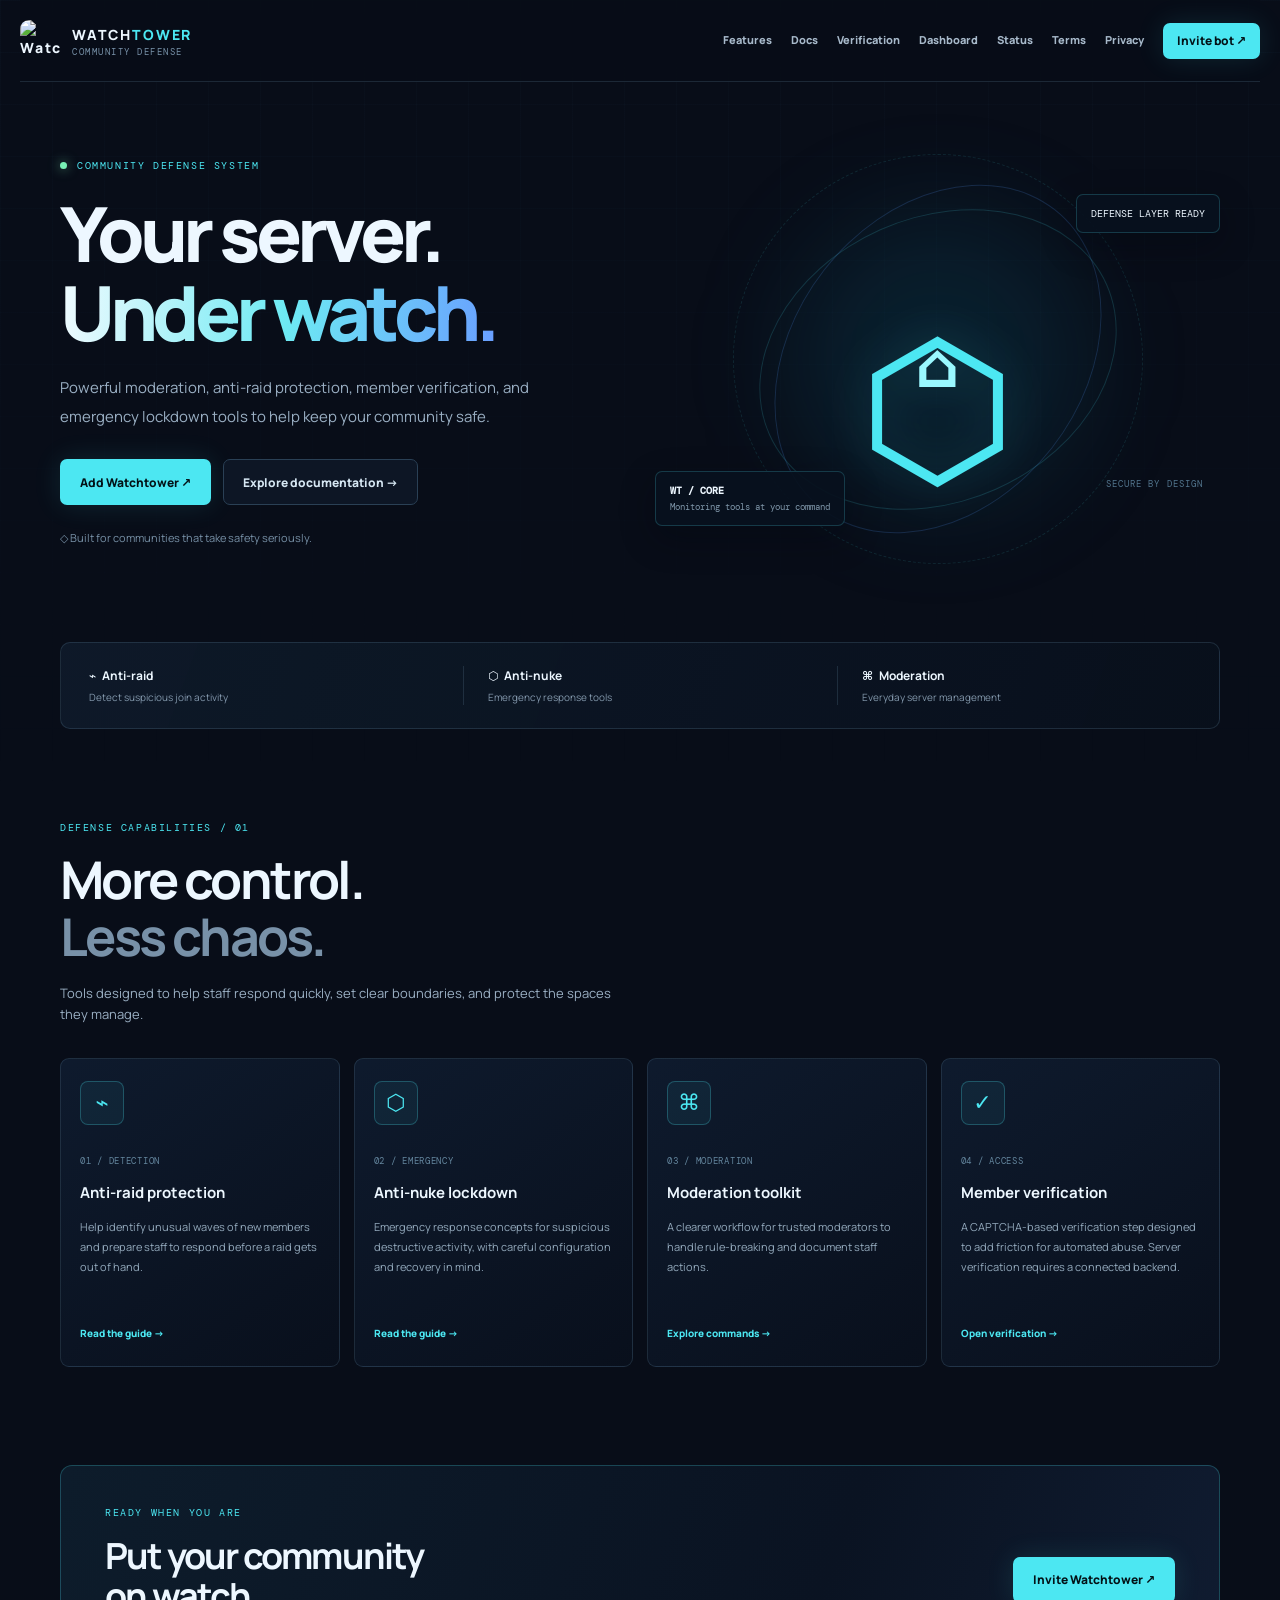
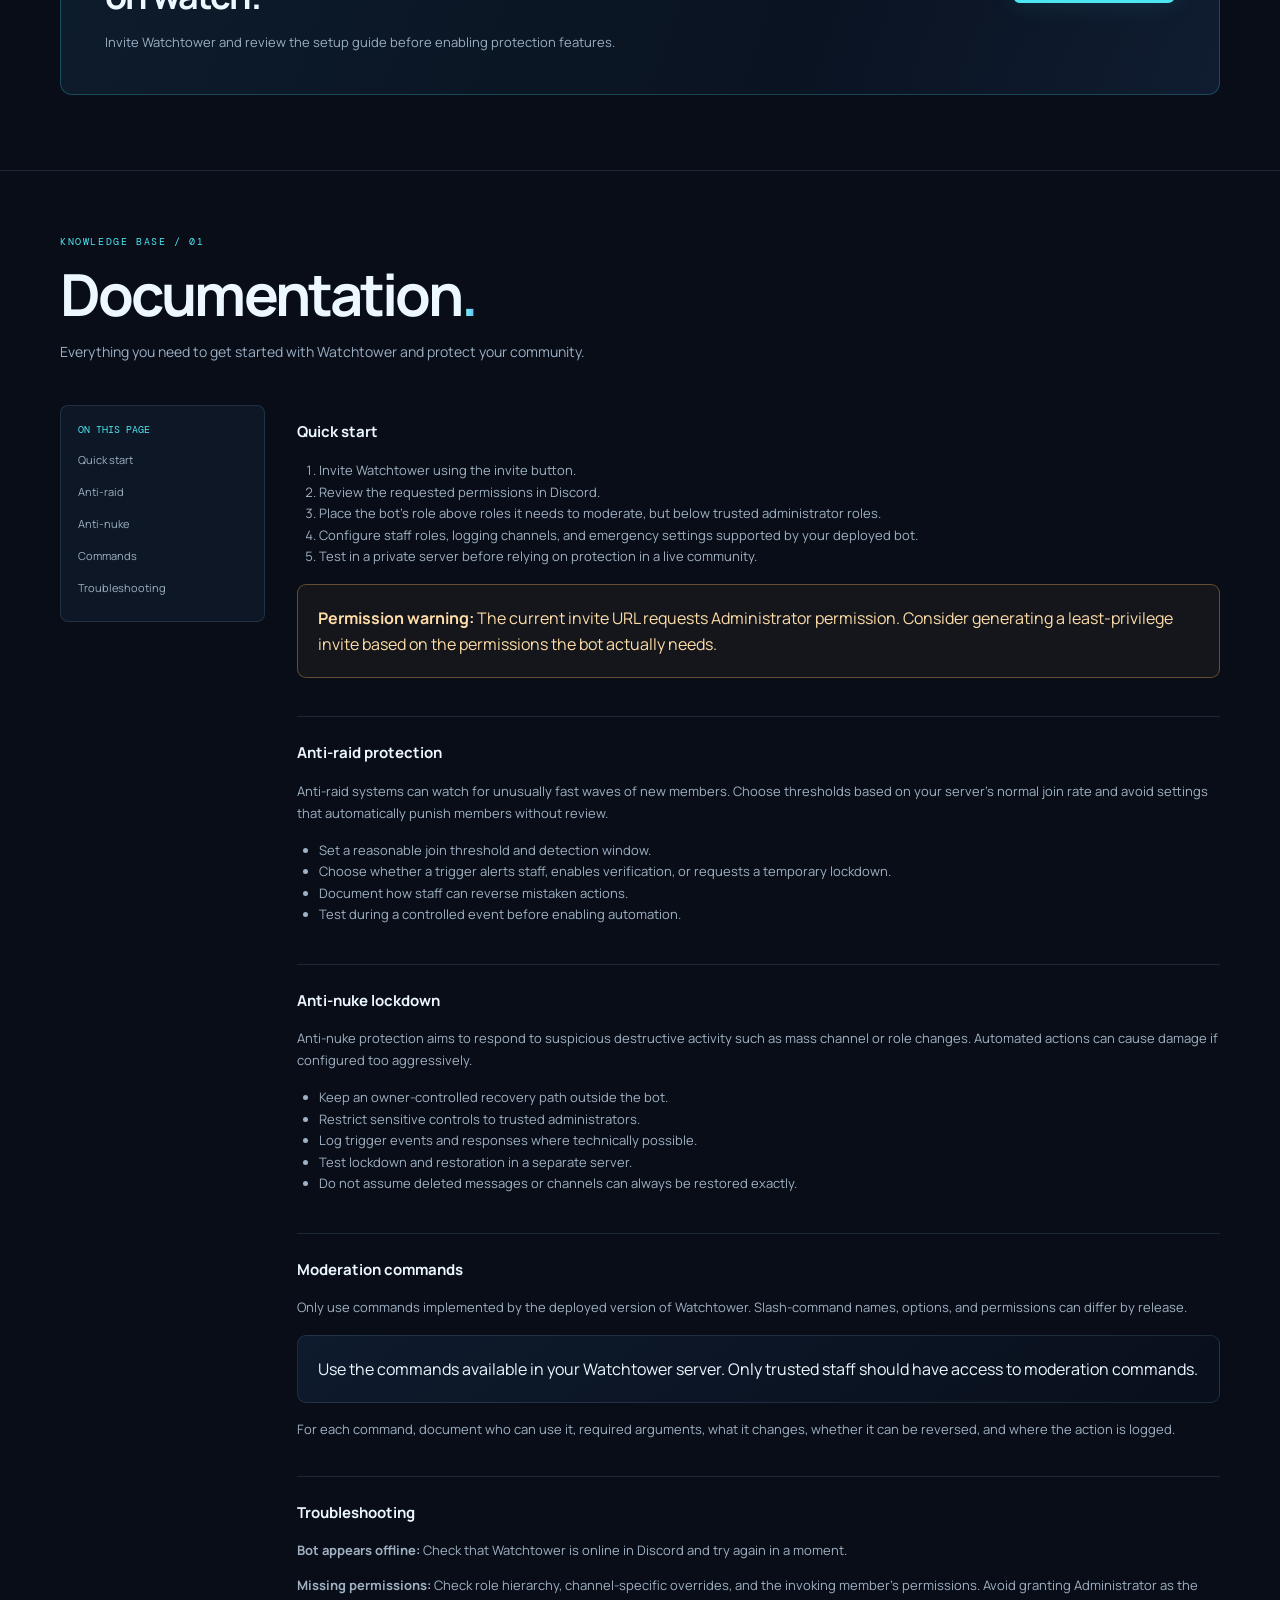
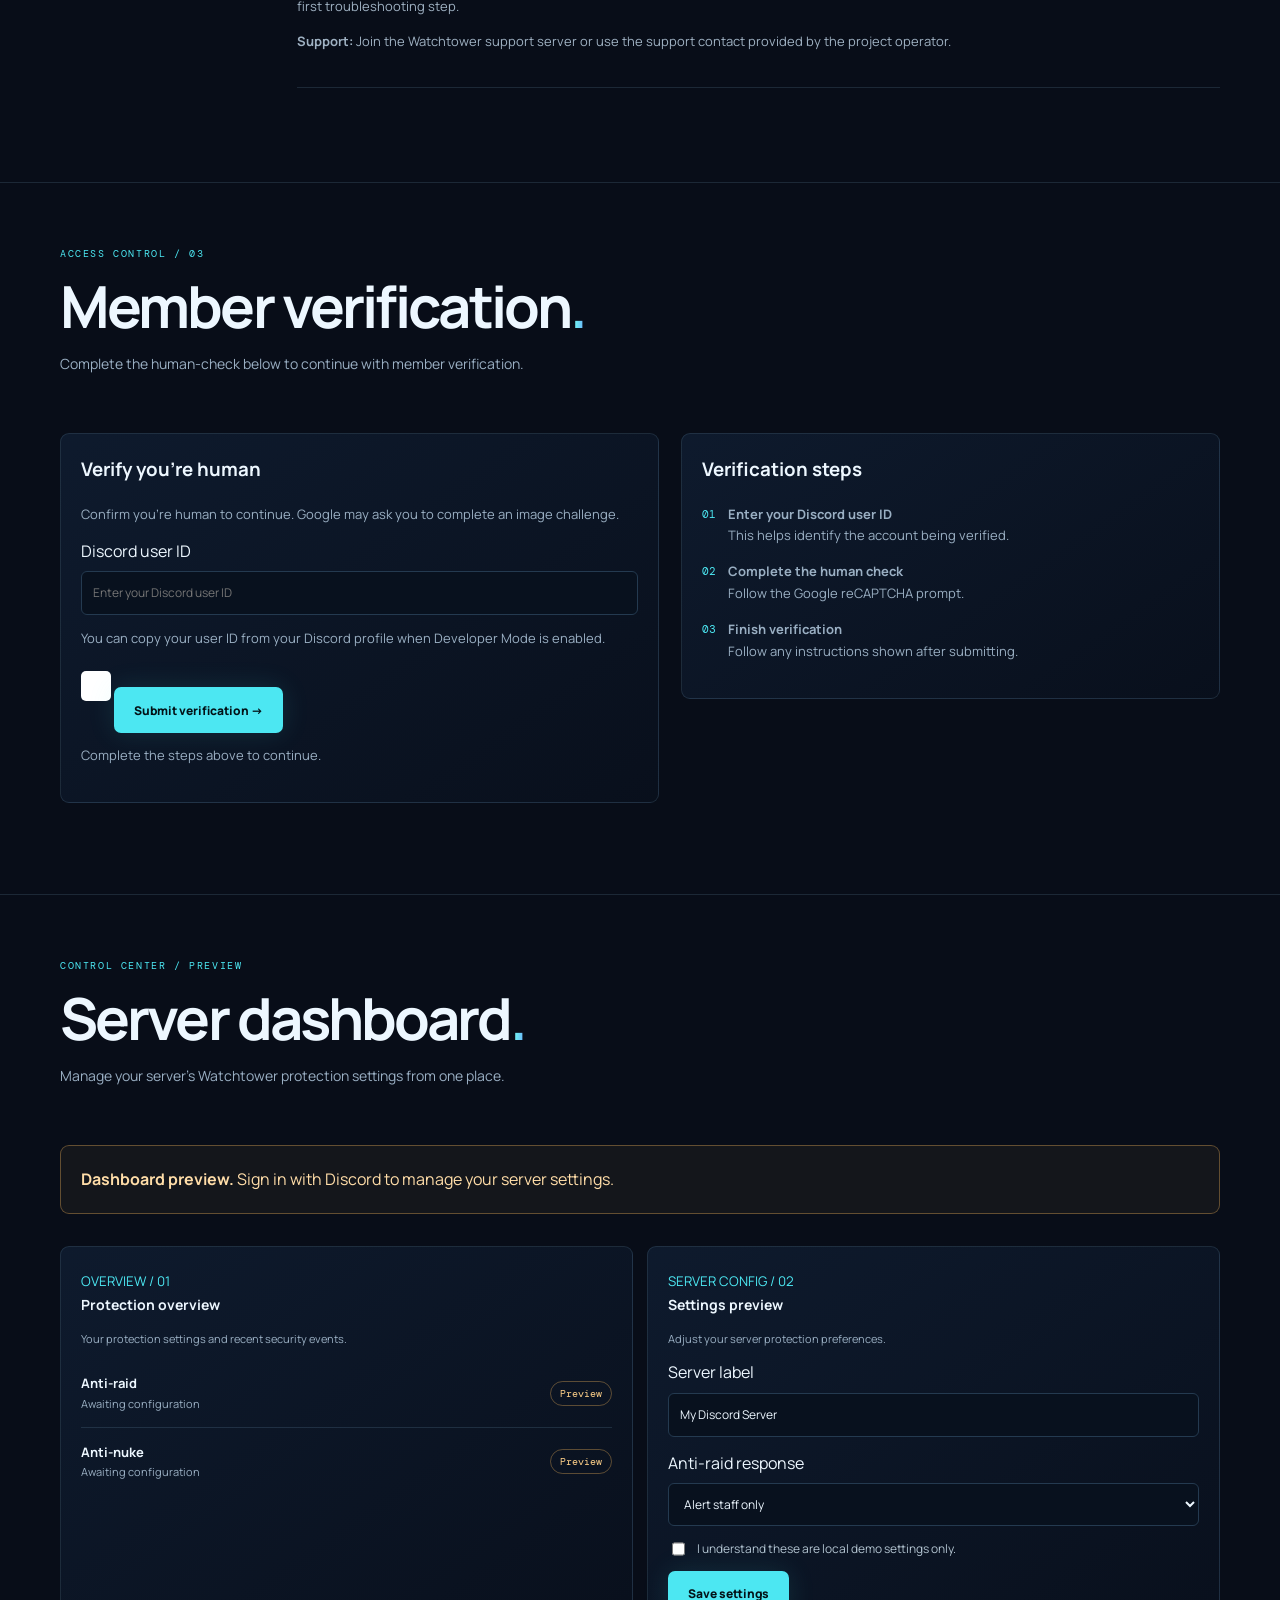
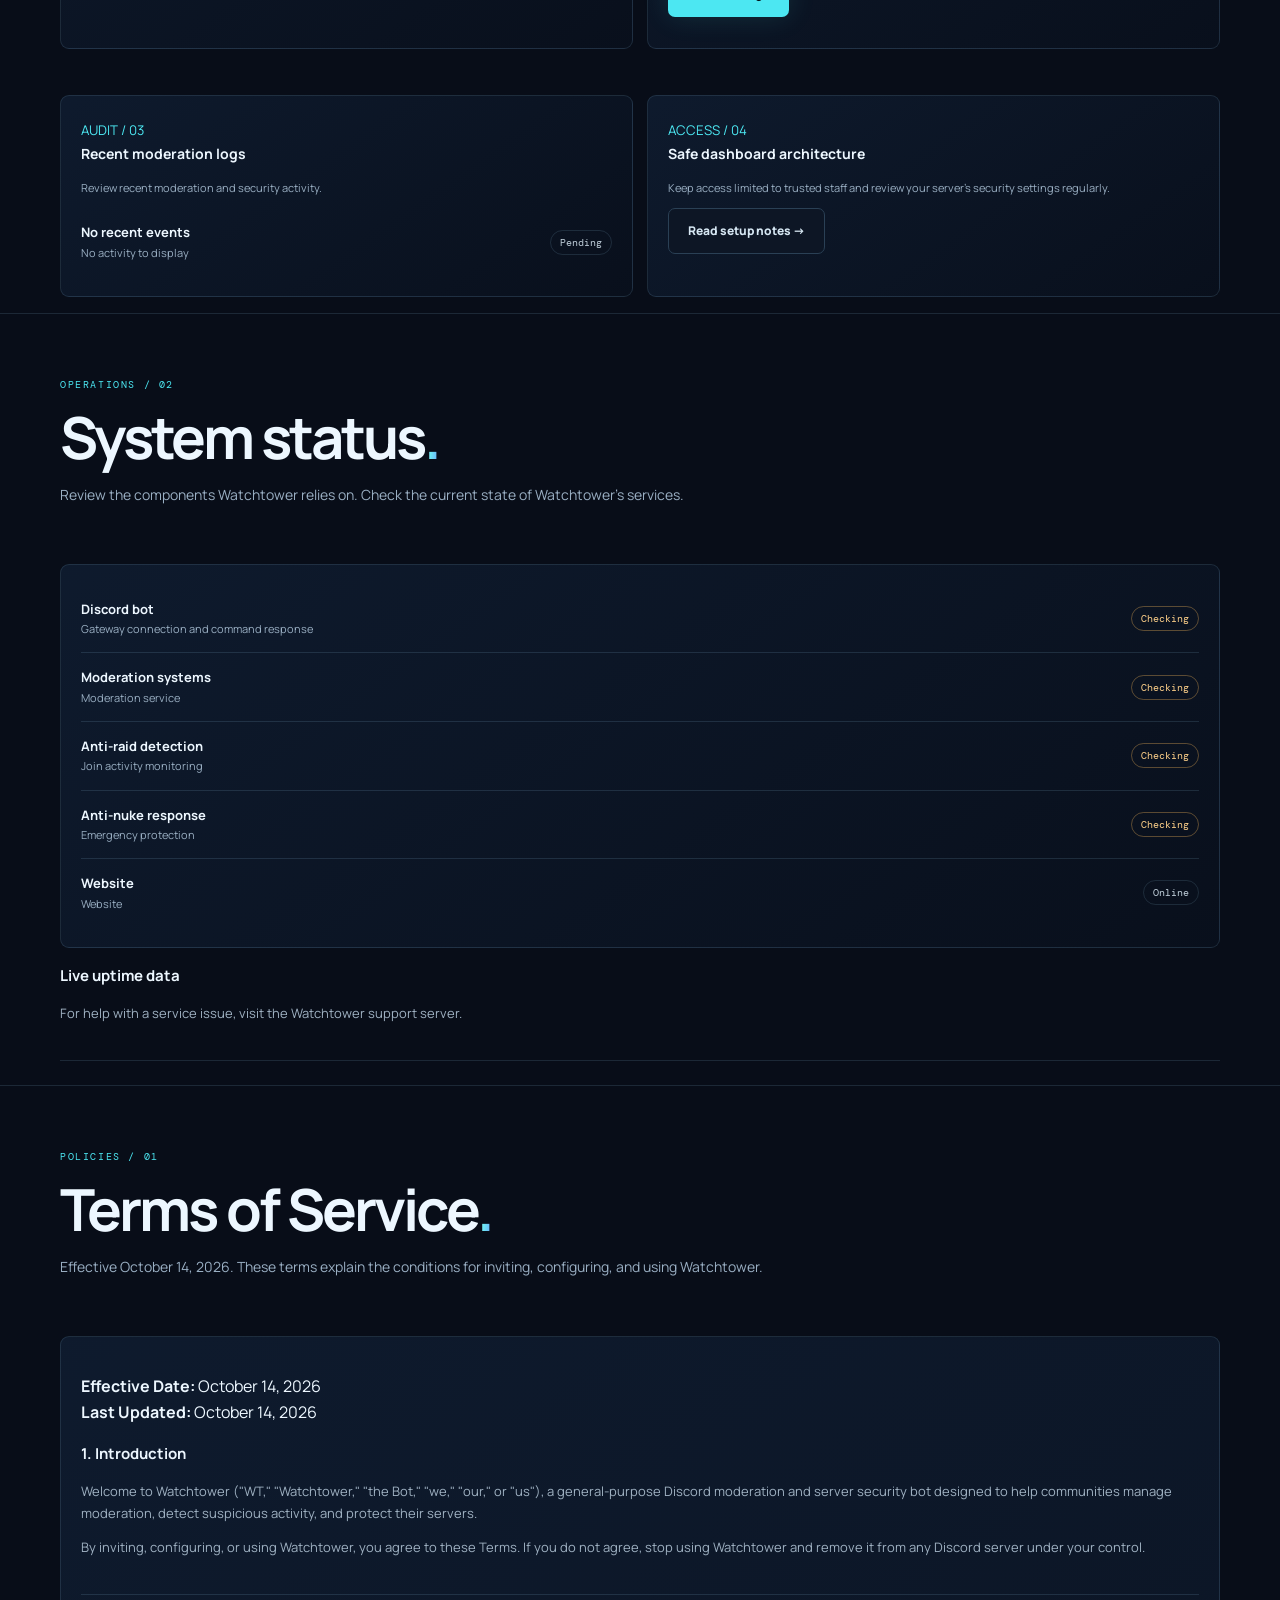
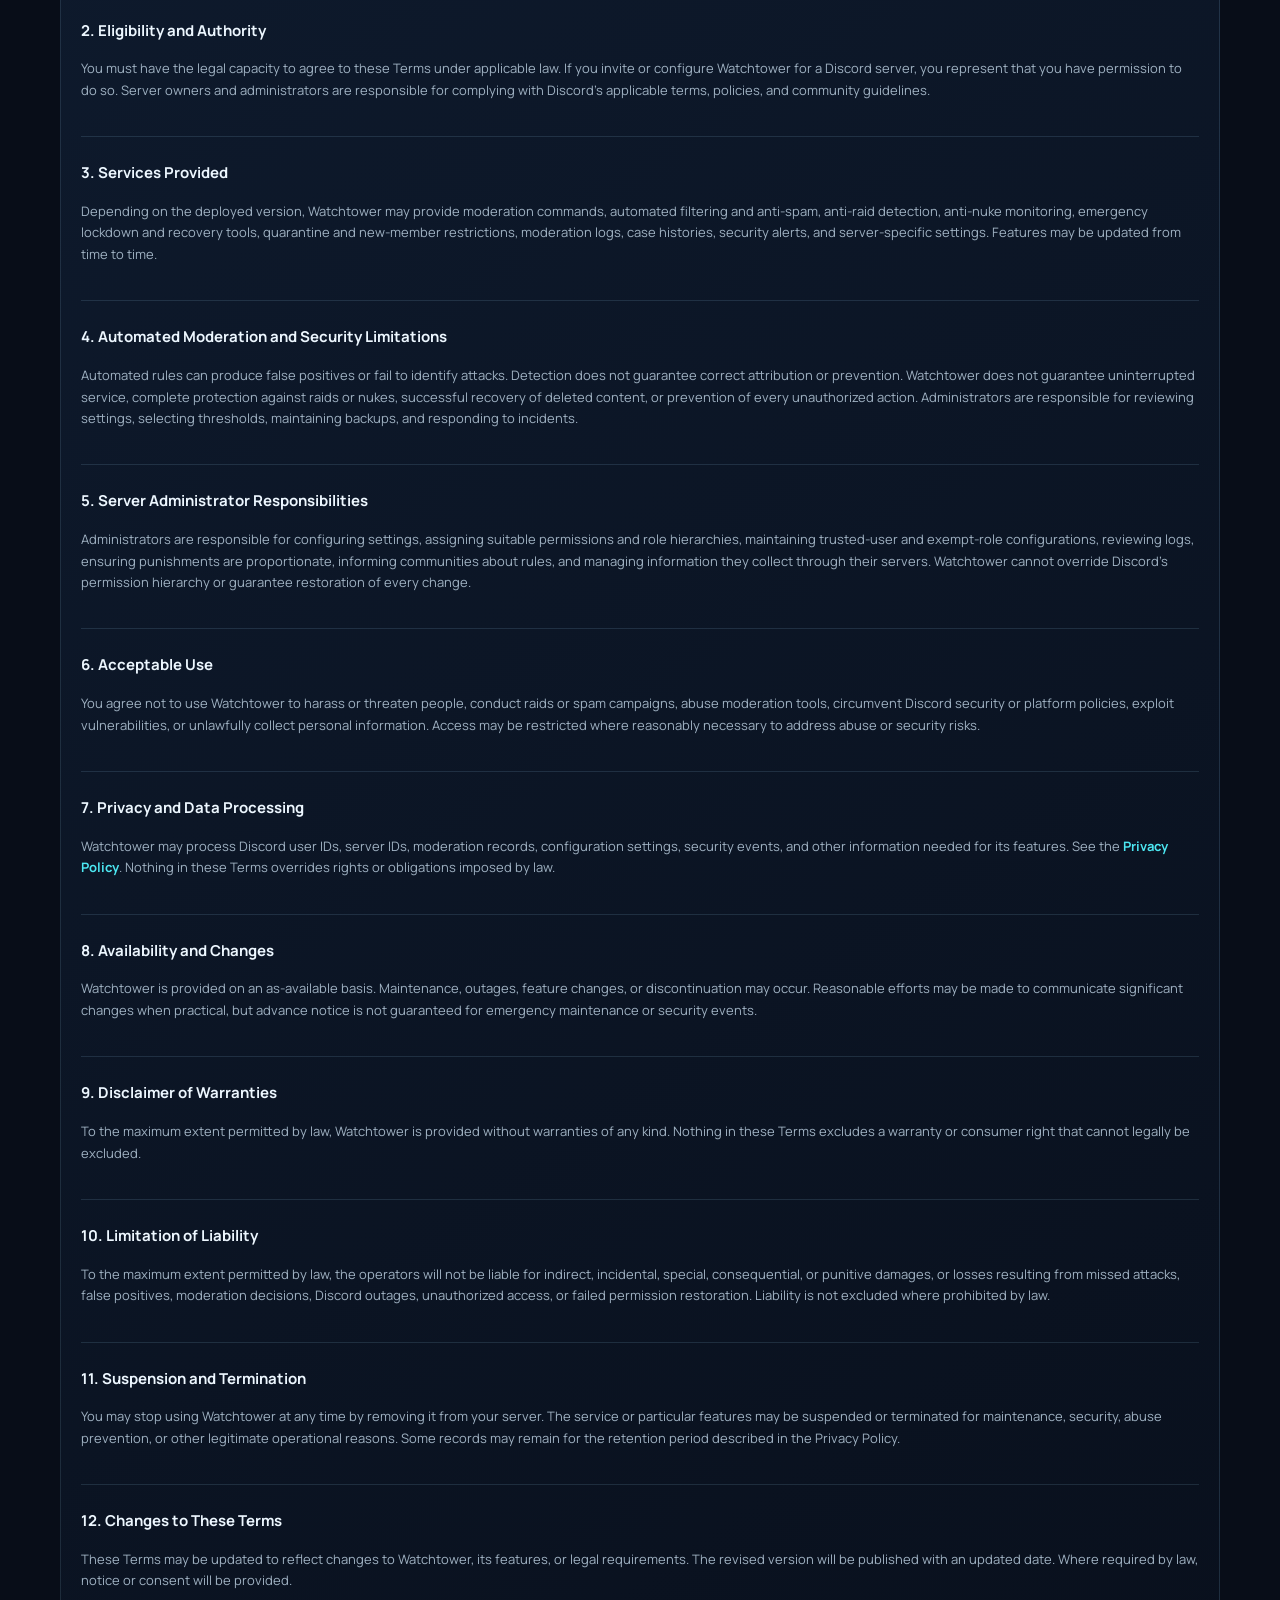
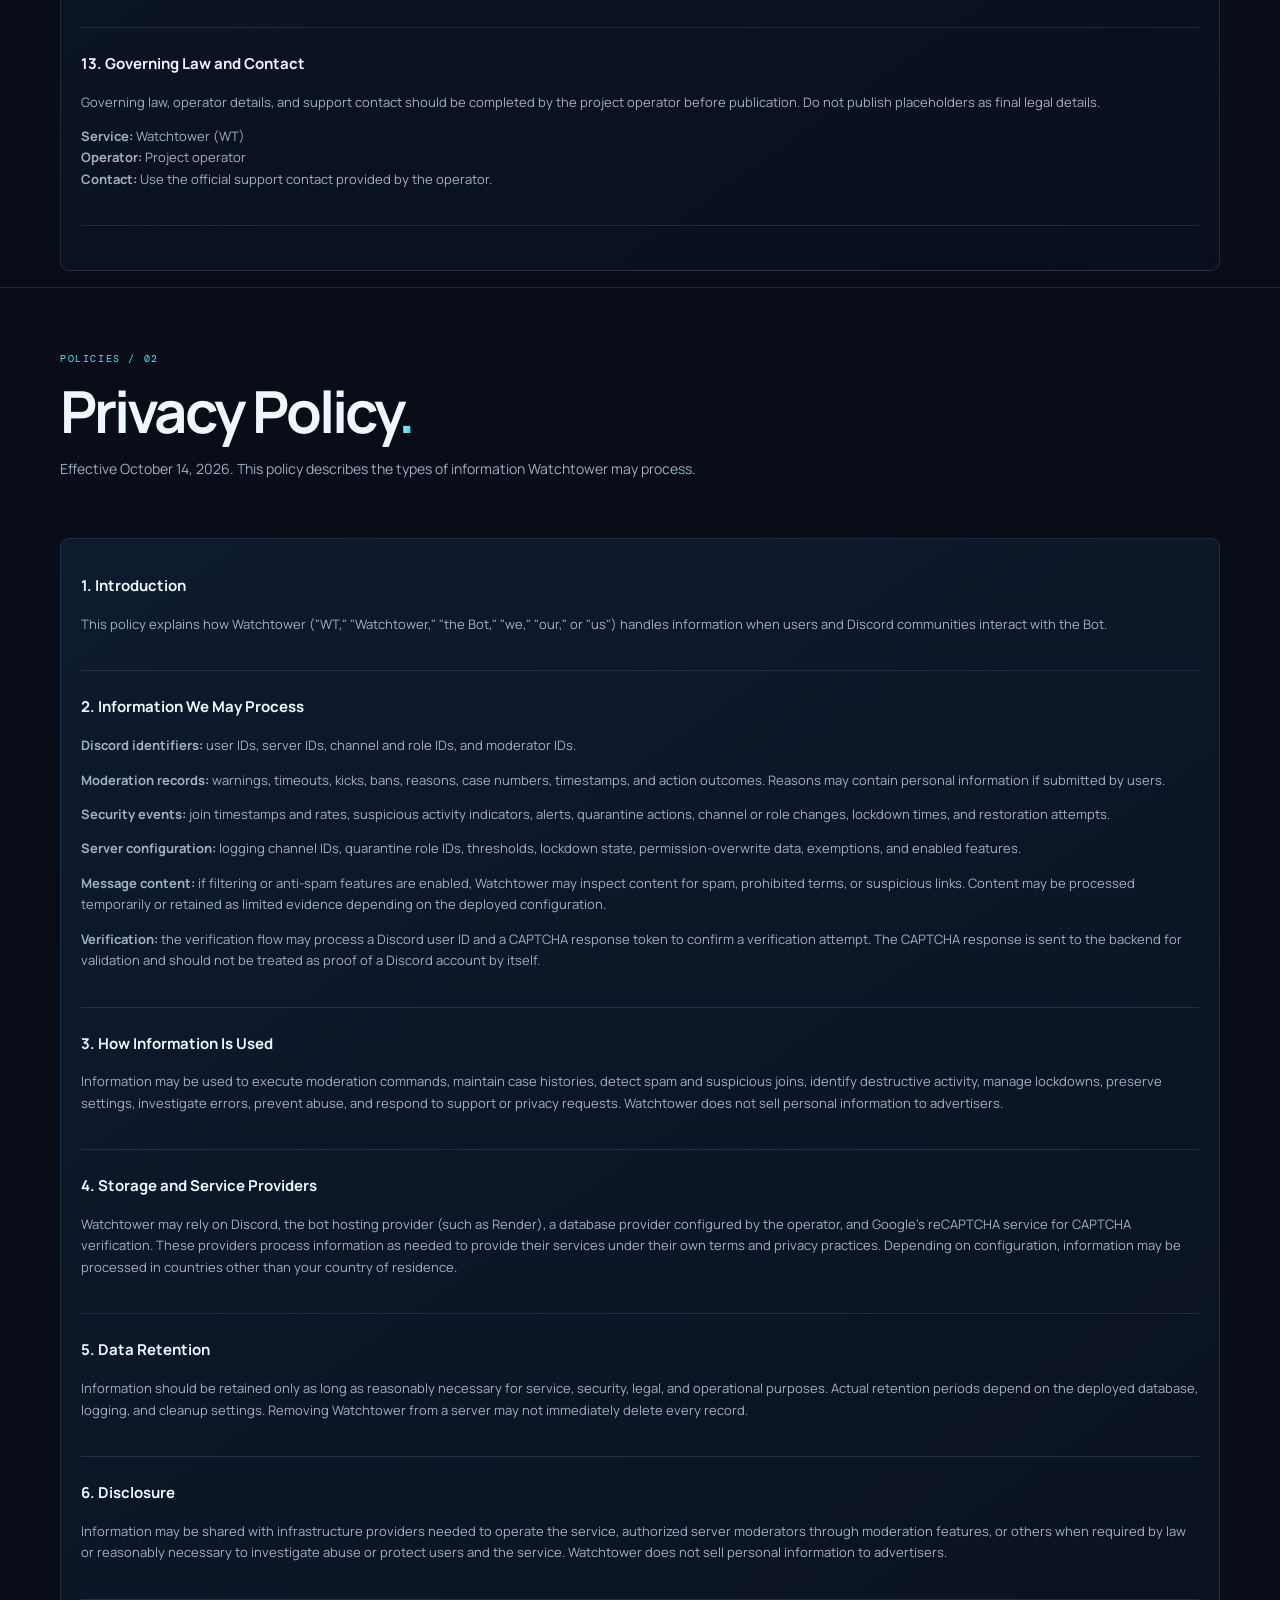
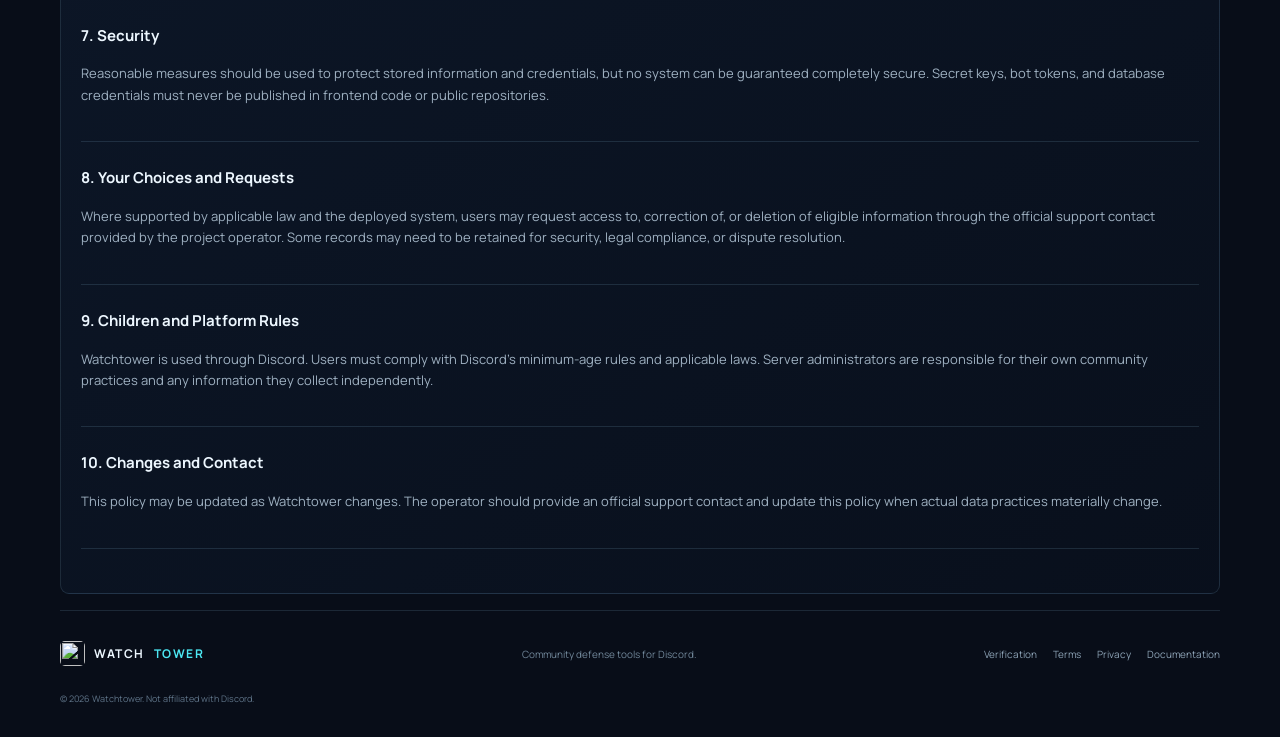
==== commit 32c351cc: "Rename watchtower-index-clean.html to index.html" ====
--- a/index.html
+++ b/index.html
@@ -32,7 +32,7 @@
 </header>
 <main>
 <section id="home" class="wrap">
-  <section class="hero"><div><div class="eyebrow"><i class="dot"></i> COMMUNITY DEFENSE SYSTEM</div><h1>Your server.<br><span class="gradient">Under watch.</span></h1><p class="lead">Powerful Discord moderation, anti-raid protection, verification, and emergency lockdown tools—built to help communities stay safer.</p><div class="actions"><a class="btn primary" href="https://discord.com/oauth2/authorize?client_id=1560069427880534126&amp;permissions=8&amp;integration_type=0&amp;scope=bot+applications.commands" target="_blank" rel="noopener">Add Watchtower ↗</a><a class="btn secondary" href="#docs">Explore documentation →</a></div><p class="note">◇ Built for communities that take safety seriously.</p></div><div class="visual" aria-hidden="true"><div class="orbit o1"></div><div class="orbit o2"></div><div class="orbit o3"></div><div class="shield">⬡<b>⌂</b></div><div class="float-label top"><i class="dot"></i> DEFENSE LAYER READY</div><div class="float-label bottom"><b>WT / CORE</b><small>Monitoring tools at your command</small></div><span class="coord">SECURE BY DESIGN</span></div></section>
+  <section class="hero"><div><div class="eyebrow"><i class="dot"></i> COMMUNITY DEFENSE SYSTEM</div><h1>Your server.<br><span class="gradient">Under watch.</span></h1><p class="lead">Powerful moderation, anti-raid protection, member verification, and emergency lockdown tools to help keep your community safe.</p><div class="actions"><a class="btn primary" href="https://discord.com/oauth2/authorize?client_id=1560069427880534126&amp;permissions=8&amp;integration_type=0&amp;scope=bot+applications.commands" target="_blank" rel="noopener">Add Watchtower ↗</a><a class="btn secondary" href="#docs">Explore documentation →</a></div><p class="note">◇ Built for communities that take safety seriously.</p></div><div class="visual" aria-hidden="true"><div class="orbit o1"></div><div class="orbit o2"></div><div class="orbit o3"></div><div class="shield">⬡<b>⌂</b></div><div class="float-label top"><i class="dot"></i> DEFENSE LAYER READY</div><div class="float-label bottom"><b>WT / CORE</b><small>Monitoring tools at your command</small></div><span class="coord">SECURE BY DESIGN</span></div></section>
   <section class="stats"><div><b>⌁ &nbsp; Anti-raid</b><small>Detect suspicious join activity</small></div><div><b>⬡ &nbsp; Anti-nuke</b><small>Emergency response tools</small></div><div><b>⌘ &nbsp; Moderation</b><small>Everyday server management</small></div></section>
 </section>
 <section class="wrap section" id="features"><div class="eyebrow">DEFENSE CAPABILITIES / 01</div><h2>More control.<br><span class="muted">Less chaos.</span></h2><p class="section-intro">Tools designed to help staff respond quickly, set clear boundaries, and protect the spaces they manage.</p>
@@ -45,49 +45,49 @@
 </section>
 <section class="cta wrap"><div><div class="eyebrow">READY WHEN YOU ARE</div><h2>Put your community<br>on watch.</h2><p>Invite Watchtower and review the setup guide before enabling protection features.</p></div><a class="btn primary" href="https://discord.com/oauth2/authorize?client_id=1560069427880534126&amp;permissions=8&amp;integration_type=0&amp;scope=bot+applications.commands" target="_blank" rel="noopener">Invite Watchtower ↗</a></section>
 
-<section class="page-section" id="docs"><div class="wrap"><div class="page-hero"><div class="eyebrow">KNOWLEDGE BASE / 01</div><h2>Documentation<span class="gradient">.</span></h2><p>Setup guidance for Watchtower. Exact commands and behavior depend on the version of the bot deployed.</p></div>
+<section class="page-section" id="docs"><div class="wrap"><div class="page-hero"><div class="eyebrow">KNOWLEDGE BASE / 01</div><h2>Documentation<span class="gradient">.</span></h2><p>Everything you need to get started with Watchtower and protect your community.</p></div>
 <div class="content"><aside class="side"><strong>ON THIS PAGE</strong><a href="#quick-start">Quick start</a><a href="#anti-raid">Anti-raid</a><a href="#anti-nuke">Anti-nuke</a><a href="#moderation">Commands</a><a href="#troubleshooting">Troubleshooting</a></aside><div>
 <section class="doc-section" id="quick-start"><h3>Quick start</h3><ol><li>Invite Watchtower using the invite button.</li><li>Review the requested permissions in Discord.</li><li>Place the bot's role above roles it needs to moderate, but below trusted administrator roles.</li><li>Configure staff roles, logging channels, and emergency settings supported by your deployed bot.</li><li>Test in a private server before relying on protection in a live community.</li></ol><div class="callout warning"><b>Permission warning:</b> The current invite URL requests Administrator permission. Consider generating a least-privilege invite based on the permissions the bot actually needs.</div></section>
-<section class="doc-section" id="anti-raid"><h3>Anti-raid protection</h3><p>Anti-raid systems can watch for unusually fast waves of new members. Choose thresholds based on your server's normal join rate and avoid settings that automatically punish members without review.</p><ul><li>Set a reasonable join threshold and detection window.</li><li>Choose whether a trigger alerts staff, enables verification, or requests a temporary lockdown.</li><li>Document how staff can reverse mistaken actions.</li><li>Test during a controlled event before enabling automation.</li></ul><p>This guide does not confirm that a detector is active in the current bot deployment.</p></section>
+<section class="doc-section" id="anti-raid"><h3>Anti-raid protection</h3><p>Anti-raid systems can watch for unusually fast waves of new members. Choose thresholds based on your server's normal join rate and avoid settings that automatically punish members without review.</p><ul><li>Set a reasonable join threshold and detection window.</li><li>Choose whether a trigger alerts staff, enables verification, or requests a temporary lockdown.</li><li>Document how staff can reverse mistaken actions.</li><li>Test during a controlled event before enabling automation.</li></ul><p></p></section>
 <section class="doc-section" id="anti-nuke"><h3>Anti-nuke lockdown</h3><p>Anti-nuke protection aims to respond to suspicious destructive activity such as mass channel or role changes. Automated actions can cause damage if configured too aggressively.</p><ul><li>Keep an owner-controlled recovery path outside the bot.</li><li>Restrict sensitive controls to trusted administrators.</li><li>Log trigger events and responses where technically possible.</li><li>Test lockdown and restoration in a separate server.</li><li>Do not assume deleted messages or channels can always be restored exactly.</li></ul></section>
-<section class="doc-section" id="moderation"><h3>Moderation commands</h3><p>Only use commands implemented by the deployed version of Watchtower. Slash-command names, options, and permissions can differ by release.</p><div class="callout">Command reference: add the exact supported command names and examples from the current bot code before treating this as a definitive command list.</div><p>For each command, document who can use it, required arguments, what it changes, whether it can be reversed, and where the action is logged.</p></section>
-<section class="doc-section" id="troubleshooting"><h3>Troubleshooting</h3><p><b>Bot appears offline:</b> Check the bot host, environment variables, Discord Developer Portal settings, and application logs. GitHub Pages cannot determine bot uptime by itself.</p><p><b>Missing permissions:</b> Check role hierarchy, channel-specific overrides, and the invoking member's permissions. Avoid granting Administrator as the first troubleshooting step.</p><p><b>Support:</b> Join the Watchtower support server or use the support contact provided by the project operator.</p></section>
+<section class="doc-section" id="moderation"><h3>Moderation commands</h3><p>Only use commands implemented by the deployed version of Watchtower. Slash-command names, options, and permissions can differ by release.</p><div class="callout">Use the commands available in your Watchtower server. Only trusted staff should have access to moderation commands.</div><p>For each command, document who can use it, required arguments, what it changes, whether it can be reversed, and where the action is logged.</p></section>
+<section class="doc-section" id="troubleshooting"><h3>Troubleshooting</h3><p><b>Bot appears offline:</b> Check that Watchtower is online in Discord and try again in a moment.</p><p><b>Missing permissions:</b> Check role hierarchy, channel-specific overrides, and the invoking member's permissions. Avoid granting Administrator as the first troubleshooting step.</p><p><b>Support:</b> Join the Watchtower support server or use the support contact provided by the project operator.</p></section>
 </div></div></div></section>
 
-<section class="page-section" id="verification"><div class="wrap"><div class="page-hero"><div class="eyebrow">ACCESS CONTROL / 03</div><h2>Member verification<span class="gradient">.</span></h2><p>Complete the human-check step below as part of Watchtower's planned verification flow. CAPTCHA success alone does not grant Discord roles; the secure backend must validate the challenge and link it to the correct Discord account.</p></div>
+<section class="page-section" id="verification"><div class="wrap"><div class="page-hero"><div class="eyebrow">ACCESS CONTROL / 03</div><h2>Member verification<span class="gradient">.</span></h2><p>Complete the human-check below to continue with member verification.</p></div>
 <div class="verify-layout">
-  <section class="verify-card"><h3>Verify you're human</h3><p>Use the Google reCAPTCHA checkbox below. Depending on Google's assessment, you may also be asked to complete an image challenge.</p>
+  <section class="verify-card"><h3>Verify you're human</h3><p>Confirm you're human to continue. Google may ask you to complete an image challenge.</p>
     <form id="verification-form">
-      <label for="discord-id">Discord user ID <span class="muted">(needed for account linking)</span></label>
+      <label for="discord-id">Discord user ID</label>
       <input class="field" id="discord-id" name="discordId" inputmode="numeric" autocomplete="off" maxlength="25" placeholder="Enter your Discord user ID" required pattern="[0-9]{17,20}" aria-describedby="discord-id-help">
-      <p id="discord-id-help">To copy your ID, enable Developer Mode in Discord, then use the user profile's Copy User ID option.</p>
+      <p id="discord-id-help">You can copy your user ID from your Discord profile when Developer Mode is enabled.</p>
       <div class="captcha-wrap"><div class="g-recaptcha" data-sitekey="6LejlfItAAAAAG442okt_If64gwOej2GCRgcndYt"></div></div>
       <button class="btn primary" type="submit">Submit verification →</button>
-      <p id="verification-result" class="status-message" role="status" aria-live="polite">Backend connection is not configured yet. This form will not submit personal data or grant a role until the server endpoint is connected.</p>
+      <p id="verification-result" class="status-message" role="status" aria-live="polite">Complete the steps above to continue.</p>
     </form>
   </section>
-  <aside class="verify-card"><h3>How the process works</h3><ol class="verify-steps"><li><span><b>Complete the CAPTCHA</b><br>Google presents the human-check challenge.</span></li><li><span><b>Server-side validation</b><br>Render verifies the CAPTCHA token using the private secret key.</span></li><li><span><b>Discord account link</b><br>A short-lived, single-use verification request is tied to the correct Discord user.</span></li><li><span><b>Role assignment</b><br>The bot grants the configured member role only after the backend confirms all checks.</span></li></ol><div class="callout warning"><b>Security note:</b> Never put your reCAPTCHA secret key, Discord bot token, or database credentials in this HTML file or any public GitHub repository.</div></aside>
+  <aside class="verify-card"><h3>Verification steps</h3><ol class="verify-steps"><li><span><b>Enter your Discord user ID</b><br>This helps identify the account being verified.</span></li><li><span><b>Complete the human check</b><br>Follow the Google reCAPTCHA prompt.</span></li><li><span><b>Finish verification</b><br>Follow any instructions shown after submitting.</span></li></ol></aside>
 </div></div></section>
 
-<section class="page-section" id="dashboard"><div class="wrap"><div class="page-hero"><div class="eyebrow">CONTROL CENTER / PREVIEW</div><h2>Server dashboard<span class="gradient">.</span></h2><p>A visual prototype for future Watchtower settings. Connect a secure backend and Discord OAuth2 before managing a real server.</p></div>
-<div class="callout warning"><b>Preview only.</b> No Discord login is active. This page cannot change your server or store settings remotely.</div>
+<section class="page-section" id="dashboard"><div class="wrap"><div class="page-hero"><div class="eyebrow">CONTROL CENTER / PREVIEW</div><h2>Server dashboard<span class="gradient">.</span></h2><p>Manage your server's Watchtower protection settings from one place.</p></div>
+<div class="callout warning"><b>Dashboard preview.</b> Sign in with Discord to manage your server settings.</div>
 <div class="dash-grid">
-<section class="dash-card"><small class="cyan">OVERVIEW / 01</small><h3>Protection overview</h3><p>Planned location for current protection settings and recent events.</p><div class="status-row"><div><strong>Anti-raid</strong><small>Configuration not connected</small></div><span class="pill demo">Preview</span></div><div class="status-row"><div><strong>Anti-nuke</strong><small>Configuration not connected</small></div><span class="pill demo">Preview</span></div></section>
-<section class="dash-card"><small class="cyan">SERVER CONFIG / 02</small><h3>Settings preview</h3><p>Change these sample controls to preview the future dashboard flow.</p><form id="demo-settings"><label for="server-name">Server label</label><input class="field" id="server-name" value="My Discord Server" maxlength="80"><label for="raid-mode">Anti-raid response</label><select class="field" id="raid-mode"><option>Alert staff only</option><option>Enable verification</option><option>Request manual lockdown</option></select><label class="check"><input type="checkbox"> I understand these are local demo settings only.</label><button class="btn primary" type="submit">Save preview</button><p id="demo-result" aria-live="polite"></p></form></section>
-<section class="dash-card"><small class="cyan">AUDIT / 03</small><h3>Recent moderation logs</h3><p>When connected, this panel could show authorized, privacy-conscious audit events.</p><div class="status-row"><div><strong>No live events</strong><small>Audit log integration not connected</small></div><span class="pill">Placeholder</span></div></section>
-<section class="dash-card"><small class="cyan">ACCESS / 04</small><h3>Safe dashboard architecture</h3><p>Before launch, implement Discord OAuth2, validate guild permissions server-side, protect API routes, and never put a bot token in browser JavaScript.</p><a class="btn secondary" href="#docs">Read setup notes →</a></section>
+<section class="dash-card"><small class="cyan">OVERVIEW / 01</small><h3>Protection overview</h3><p>Your protection settings and recent security events.</p><div class="status-row"><div><strong>Anti-raid</strong><small>Awaiting configuration</small></div><span class="pill demo">Preview</span></div><div class="status-row"><div><strong>Anti-nuke</strong><small>Awaiting configuration</small></div><span class="pill demo">Preview</span></div></section>
+<section class="dash-card"><small class="cyan">SERVER CONFIG / 02</small><h3>Settings preview</h3><p>Adjust your server protection preferences.</p><form id="demo-settings"><label for="server-name">Server label</label><input class="field" id="server-name" value="My Discord Server" maxlength="80"><label for="raid-mode">Anti-raid response</label><select class="field" id="raid-mode"><option>Alert staff only</option><option>Enable verification</option><option>Request manual lockdown</option></select><label class="check"><input type="checkbox"> I understand these are local demo settings only.</label><button class="btn primary" type="submit">Save settings</button><p id="demo-result" aria-live="polite"></p></form></section>
+<section class="dash-card"><small class="cyan">AUDIT / 03</small><h3>Recent moderation logs</h3><p>Review recent moderation and security activity.</p><div class="status-row"><div><strong>No recent events</strong><small>No activity to display</small></div><span class="pill">Pending</span></div></section>
+<section class="dash-card"><small class="cyan">ACCESS / 04</small><h3>Safe dashboard architecture</h3><p>Keep access limited to trusted staff and review your server's security settings regularly.</p><a class="btn secondary" href="#docs">Read setup notes →</a></section>
 </div></div></section>
 
-<section class="page-section" id="status"><div class="wrap"><div class="page-hero"><div class="eyebrow">OPERATIONS / 02</div><h2>System status<span class="gradient">.</span></h2><p>Review the components Watchtower relies on. This page is a template and does not monitor live services.</p></div>
-<div class="callout warning"><b>Demo status page:</b> These are placeholders, not real-time health checks. Connect a trusted monitoring endpoint before presenting statuses as live.</div>
-<div class="status-card"><div class="status-row"><div><strong>Discord bot</strong><small>Gateway connection and command response</small></div><span class="pill demo">Not connected</span></div><div class="status-row"><div><strong>Moderation systems</strong><small>Command and policy execution</small></div><span class="pill demo">Unverified</span></div><div class="status-row"><div><strong>Anti-raid detection</strong><small>Join-rate monitoring</small></div><span class="pill demo">Unverified</span></div><div class="status-row"><div><strong>Anti-nuke response</strong><small>Emergency detection and recovery</small></div><span class="pill demo">Unverified</span></div><div class="status-row"><div><strong>Website</strong><small>GitHub Pages static site</small></div><span class="pill">Page loaded</span></div></div>
-<section class="doc-section"><h3>Live uptime data</h3><p>The bot can publish a safe, signed status response from its host, or you can connect an uptime monitor. Never expose bot tokens, database credentials, or private server data in a public endpoint.</p></section></div></section>
+<section class="page-section" id="status"><div class="wrap"><div class="page-hero"><div class="eyebrow">OPERATIONS / 02</div><h2>System status<span class="gradient">.</span></h2><p>Review the components Watchtower relies on. Check the current state of Watchtower's services.</p></div>
+
+<div class="status-card"><div class="status-row"><div><strong>Discord bot</strong><small>Gateway connection and command response</small></div><span class="pill demo">Checking</span></div><div class="status-row"><div><strong>Moderation systems</strong><small>Moderation service</small></div><span class="pill demo">Checking</span></div><div class="status-row"><div><strong>Anti-raid detection</strong><small>Join activity monitoring</small></div><span class="pill demo">Checking</span></div><div class="status-row"><div><strong>Anti-nuke response</strong><small>Emergency protection</small></div><span class="pill demo">Checking</span></div><div class="status-row"><div><strong>Website</strong><small>Website</small></div><span class="pill">Online</span></div></div>
+<section class="doc-section"><h3>Live uptime data</h3><p>For help with a service issue, visit the Watchtower support server.</p></section></div></section>
 
 <section class="page-section" id="terms"><div class="wrap"><div class="page-hero"><div class="eyebrow">POLICIES / 01</div><h2>Terms of Service<span class="gradient">.</span></h2><p>Effective October 14, 2026. These terms explain the conditions for inviting, configuring, and using Watchtower.</p></div><article class="legal-card">
 <p><b>Effective Date:</b> October 14, 2026<br><b>Last Updated:</b> October 14, 2026</p>
 <section class="doc-section"><h3>1. Introduction</h3><p>Welcome to Watchtower ("WT," "Watchtower," "the Bot," "we," "our," or "us"), a general-purpose Discord moderation and server security bot designed to help communities manage moderation, detect suspicious activity, and protect their servers.</p><p>By inviting, configuring, or using Watchtower, you agree to these Terms. If you do not agree, stop using Watchtower and remove it from any Discord server under your control.</p></section>
 <section class="doc-section"><h3>2. Eligibility and Authority</h3><p>You must have the legal capacity to agree to these Terms under applicable law. If you invite or configure Watchtower for a Discord server, you represent that you have permission to do so. Server owners and administrators are responsible for complying with Discord's applicable terms, policies, and community guidelines.</p></section>
-<section class="doc-section"><h3>3. Services Provided</h3><p>Depending on the deployed version, Watchtower may provide moderation commands, automated filtering and anti-spam, anti-raid detection, anti-nuke monitoring, emergency lockdown and recovery tools, quarantine and new-member restrictions, moderation logs, case histories, security alerts, and server-specific settings. Features may change, be suspended, or be discontinued.</p></section>
+<section class="doc-section"><h3>3. Services Provided</h3><p>Depending on the deployed version, Watchtower may provide moderation commands, automated filtering and anti-spam, anti-raid detection, anti-nuke monitoring, emergency lockdown and recovery tools, quarantine and new-member restrictions, moderation logs, case histories, security alerts, and server-specific settings. Features may be updated from time to time.</p></section>
 <section class="doc-section"><h3>4. Automated Moderation and Security Limitations</h3><p>Automated rules can produce false positives or fail to identify attacks. Detection does not guarantee correct attribution or prevention. Watchtower does not guarantee uninterrupted service, complete protection against raids or nukes, successful recovery of deleted content, or prevention of every unauthorized action. Administrators are responsible for reviewing settings, selecting thresholds, maintaining backups, and responding to incidents.</p></section>
 <section class="doc-section"><h3>5. Server Administrator Responsibilities</h3><p>Administrators are responsible for configuring settings, assigning suitable permissions and role hierarchies, maintaining trusted-user and exempt-role configurations, reviewing logs, ensuring punishments are proportionate, informing communities about rules, and managing information they collect through their servers. Watchtower cannot override Discord's permission hierarchy or guarantee restoration of every change.</p></section>
 <section class="doc-section"><h3>6. Acceptable Use</h3><p>You agree not to use Watchtower to harass or threaten people, conduct raids or spam campaigns, abuse moderation tools, circumvent Discord security or platform policies, exploit vulnerabilities, or unlawfully collect personal information. Access may be restricted where reasonably necessary to address abuse or security risks.</p></section>
@@ -100,8 +100,8 @@
 <section class="doc-section"><h3>13. Governing Law and Contact</h3><p>Governing law, operator details, and support contact should be completed by the project operator before publication. Do not publish placeholders as final legal details.</p><p><b>Service:</b> Watchtower (WT)<br><b>Operator:</b> Project operator<br><b>Contact:</b> Use the official support contact provided by the operator.</p></section>
 </article></div></section>
 
-<section class="page-section" id="privacy"><div class="wrap"><div class="page-hero"><div class="eyebrow">POLICIES / 02</div><h2>Privacy Policy<span class="gradient">.</span></h2><p>Effective October 14, 2026. This policy describes the types of information Watchtower may process. Actual practices must match the deployed bot and backend.</p></div><article class="legal-card">
-<section class="doc-section"><h3>1. Introduction</h3><p>This policy explains how Watchtower ("WT," "Watchtower," "the Bot," "we," "our," or "us") may collect, use, store, and disclose information when users and Discord communities interact with the Bot.</p></section>
+<section class="page-section" id="privacy"><div class="wrap"><div class="page-hero"><div class="eyebrow">POLICIES / 02</div><h2>Privacy Policy<span class="gradient">.</span></h2><p>Effective October 14, 2026. This policy describes the types of information Watchtower may process. </p></div><article class="legal-card">
+<section class="doc-section"><h3>1. Introduction</h3><p>This policy explains how Watchtower ("WT," "Watchtower," "the Bot," "we," "our," or "us") handles information when users and Discord communities interact with the Bot.</p></section>
 <section class="doc-section"><h3>2. Information We May Process</h3><p><b>Discord identifiers:</b> user IDs, server IDs, channel and role IDs, and moderator IDs.</p><p><b>Moderation records:</b> warnings, timeouts, kicks, bans, reasons, case numbers, timestamps, and action outcomes. Reasons may contain personal information if submitted by users.</p><p><b>Security events:</b> join timestamps and rates, suspicious activity indicators, alerts, quarantine actions, channel or role changes, lockdown times, and restoration attempts.</p><p><b>Server configuration:</b> logging channel IDs, quarantine role IDs, thresholds, lockdown state, permission-overwrite data, exemptions, and enabled features.</p><p><b>Message content:</b> if filtering or anti-spam features are enabled, Watchtower may inspect content for spam, prohibited terms, or suspicious links. Content may be processed temporarily or retained as limited evidence depending on the deployed configuration.</p><p><b>Verification:</b> the verification flow may process a Discord user ID and a CAPTCHA response token to confirm a verification attempt. The CAPTCHA response is sent to the backend for validation and should not be treated as proof of a Discord account by itself.</p></section>
 <section class="doc-section"><h3>3. How Information Is Used</h3><p>Information may be used to execute moderation commands, maintain case histories, detect spam and suspicious joins, identify destructive activity, manage lockdowns, preserve settings, investigate errors, prevent abuse, and respond to support or privacy requests. Watchtower does not sell personal information to advertisers.</p></section>
 <section class="doc-section"><h3>4. Storage and Service Providers</h3><p>Watchtower may rely on Discord, the bot hosting provider (such as Render), a database provider configured by the operator, and Google's reCAPTCHA service for CAPTCHA verification. These providers process information as needed to provide their services under their own terms and privacy practices. Depending on configuration, information may be processed in countries other than your country of residence.</p></section>
@@ -113,14 +113,14 @@
 <section class="doc-section"><h3>10. Changes and Contact</h3><p>This policy may be updated as Watchtower changes. The operator should provide an official support contact and update this policy when actual data practices materially change.</p></section>
 </article></div></section>
 </main>
-<footer class="footer wrap"><b><img class="footer-icon" src="https://cdn.phototourl.com/member/2026-10-14-8ebbc1d3-20df-46a4-849a-4cff7fe877f3.png" alt=""> WATCH<span class="cyan">TOWER</span></b><p>Community defense tools for Discord.</p><div><a href="#verification">Verification</a><a href="#terms">Terms</a><a href="#privacy">Privacy</a><a href="#docs">Documentation</a></div><small>© <span data-year></span> Watchtower. Not affiliated with Discord. Features and security claims should be verified against the deployed bot.</small></footer>
+<footer class="footer wrap"><b><img class="footer-icon" src="https://cdn.phototourl.com/member/2026-10-14-8ebbc1d3-20df-46a4-849a-4cff7fe877f3.png" alt=""> WATCH<span class="cyan">TOWER</span></b><p>Community defense tools for Discord.</p><div><a href="#verification">Verification</a><a href="#terms">Terms</a><a href="#privacy">Privacy</a><a href="#docs">Documentation</a></div><small>© <span data-year></span> Watchtower. Not affiliated with Discord.</small></footer>
 <script>
 document.addEventListener('DOMContentLoaded',()=>{
   document.querySelectorAll('[data-year]').forEach(el=>el.textContent=new Date().getFullYear());
   const btn=document.querySelector('.menu-toggle'),nav=document.querySelector('.header nav');
   if(btn&&nav){btn.addEventListener('click',()=>{nav.classList.toggle('open');btn.setAttribute('aria-expanded',String(nav.classList.contains('open')))});nav.querySelectorAll('a').forEach(a=>a.addEventListener('click',()=>nav.classList.remove('open')))}
   const demo=document.querySelector('#demo-settings');
-  if(demo)demo.addEventListener('submit',e=>{e.preventDefault();const out=document.querySelector('#demo-result');if(out)out.textContent='Preview saved on this page only. Nothing was sent to Watchtower or Discord.'});
+  if(demo)demo.addEventListener('submit',e=>{e.preventDefault();const out=document.querySelector('#demo-result');if(out)out.textContent='Settings saved.'});
   const form=document.querySelector('#verification-form');
   if(form)form.addEventListener('submit',e=>{
     e.preventDefault();
@@ -129,7 +129,7 @@
     const captcha=window.grecaptcha&&window.grecaptcha.getResponse?window.grecaptcha.getResponse():'';
     if(!/^[0-9]{17,20}$/.test(id)){out.textContent='Enter a valid Discord user ID.';out.classList.remove('success');return}
     if(!captcha){out.textContent='Complete the Google reCAPTCHA checkbox first.';out.classList.remove('success');return}
-    out.textContent='CAPTCHA completed in your browser, but server verification is not connected yet. No role has been granted. Connect the Render backend before using this flow.';
+    out.textContent='Human check completed. Continue in Discord to finish verification.';
     out.classList.remove('success');
   });
 });
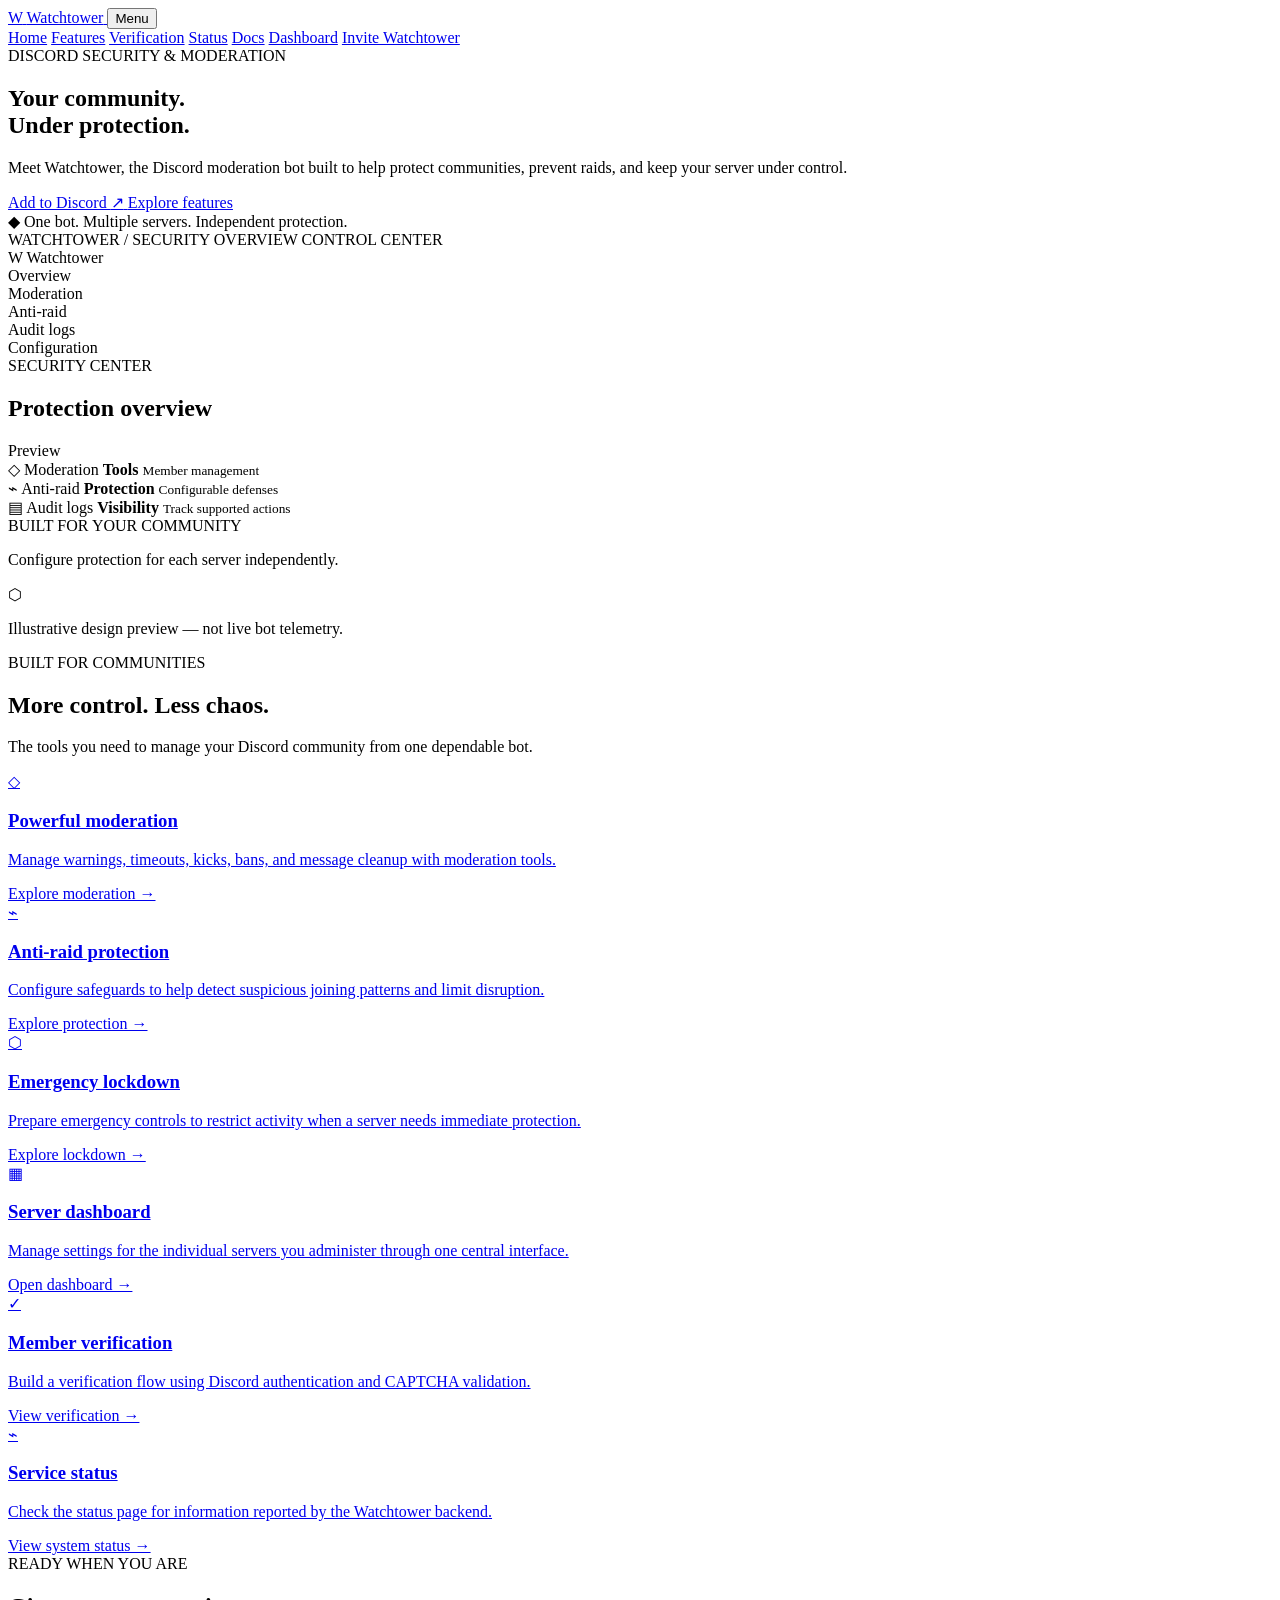
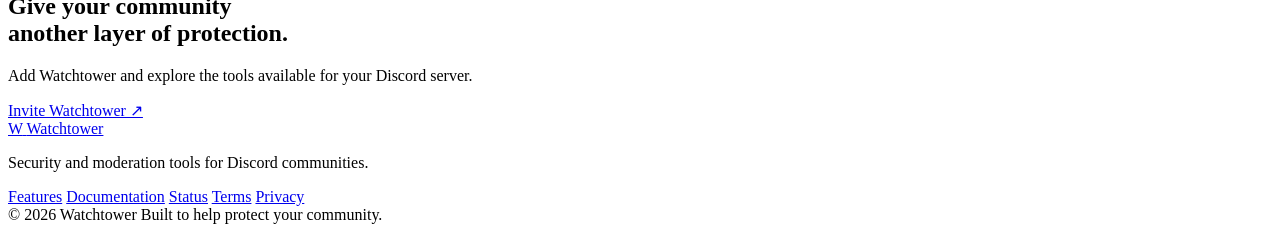
==== commit 0d3db02d: "Update index.html" ====
--- a/index.html
+++ b/index.html
@@ -1,138 +1,258 @@
-<!doctype html>
+
+<!DOCTYPE html>
 <html lang="en">
 <head>
-<meta charset="utf-8">
-<meta name="viewport" content="width=device-width, initial-scale=1">
-<meta name="theme-color" content="#080d18">
-<meta name="description" content="Watchtower protects Discord communities with moderation tools, anti-raid defense, verification, and emergency lockdown tools.">
-<title>Watchtower — Your server. Under watch.</title>
-<link rel="icon" type="image/png" href="https://cdn.phototourl.com/member/2026-10-14-8ebbc1d3-20df-46a4-849a-4cff7fe877f3.png">
-<link rel="preconnect" href="https://fonts.googleapis.com">
-<link rel="preconnect" href="https://fonts.gstatic.com" crossorigin>
-<link href="https://fonts.googleapis.com/css2?family=DM+Mono:wght@400;500&family=Manrope:wght@400;500;600;700;800&display=swap" rel="stylesheet">
-<script src="https://www.google.com/recaptcha/api.js" async defer></script>
-<style>
-:root{--bg:#080d18;--panel:#0d1726;--panel2:#101e30;--line:rgba(133,177,205,.17);--text:#edf7ff;--muted:#9aafc3;--cyan:#4ce7f2;--blue:#579cff;--green:#78f0b5;--font:'Manrope',system-ui,sans-serif;--mono:'DM Mono',monospace}
-*{box-sizing:border-box}html{scroll-behavior:smooth;scroll-padding-top:92px}body{margin:0;background:var(--bg);color:var(--text);font-family:var(--font);line-height:1.65;overflow-x:hidden}a{color:inherit;text-decoration:none}button,input,select{font:inherit}.grid-bg{position:fixed;inset:0;z-index:-1;pointer-events:none;background-image:linear-gradient(#5593b808 1px,transparent 1px),linear-gradient(90deg,#5593b808 1px,transparent 1px);background-size:52px 52px;mask-image:linear-gradient(#000,transparent 90%)}.wrap{width:min(1160px,calc(100% - 40px));margin-inline:auto}
-.header{min-height:82px;width:min(1320px,calc(100% - 40px));margin:auto;display:flex;align-items:center;justify-content:space-between;border-bottom:1px solid var(--line);position:sticky;top:0;background:#080d18ed;backdrop-filter:blur(16px);z-index:10}.brand{display:flex;align-items:center;gap:10px;font-weight:800;letter-spacing:.13em;font-size:14px}.brand-icon{width:42px;height:42px;object-fit:contain;border-radius:9px}.brand small{display:block;font:9px var(--mono);color:#7892a9;letter-spacing:.17em}.cyan{color:var(--cyan)}nav{display:flex;align-items:center;gap:19px;font-size:11px;color:#a7b9ca;font-weight:800}nav a:hover,.footer a:hover{color:var(--cyan)}.btn{display:inline-flex;align-items:center;justify-content:center;gap:9px;min-height:46px;padding:0 19px;border-radius:7px;font-size:12px;font-weight:800;border:1px solid transparent;cursor:pointer;transition:.2s}.btn:hover{transform:translateY(-2px)}.primary{background:var(--cyan);color:#031217;box-shadow:0 0 28px #4ce7f21f}.primary:hover{background:#9af8ff}.secondary{border-color:#2a4055;background:#0d1625;color:#d6e7f3}.secondary:hover{border-color:var(--cyan)}.small{min-height:36px;padding:0 13px}.menu-toggle{display:none;background:none;border:0;color:var(--cyan);font-size:25px}
-.hero{min-height:560px;display:grid;grid-template-columns:1fr 1fr;align-items:center;gap:30px;padding-top:42px;padding-bottom:48px}.eyebrow{font:10px var(--mono);letter-spacing:.16em;color:var(--cyan);display:flex;align-items:center;gap:10px}.dot{width:7px;height:7px;border-radius:50%;background:var(--green);box-shadow:0 0 12px #78f0b5a6}h1{font-size:clamp(44px,6vw,76px);line-height:1.04;letter-spacing:-.065em;margin:22px 0;font-weight:800}.gradient{background:linear-gradient(95deg,#f2fbff,#6deaf3 52%,#699eff);background-clip:text;color:transparent}.lead{max-width:510px;color:var(--muted);font-size:15px;line-height:1.9}.actions{display:flex;flex-wrap:wrap;gap:12px;margin-top:28px}.note{font-size:11px;color:#7790a6;margin-top:24px}.visual{min-height:410px;position:relative;display:grid;place-items:center}.visual:before{content:'';position:absolute;width:300px;height:300px;border-radius:50%;background:#127ea026;filter:blur(50px)}.orbit{position:absolute;border:1px solid #4ce7f229;border-radius:50%}.o1{width:370px;height:285px;transform:rotate(-24deg)}.o2{width:290px;height:380px;transform:rotate(38deg);border-color:#579cff30}.o3{width:410px;height:410px;border-style:dashed;border-color:#4ce7f21c}.shield{height:210px;width:180px;display:grid;place-items:center;position:relative;color:var(--cyan);font-size:180px;filter:drop-shadow(0 0 24px #4ce7f238);animation:float 5s ease-in-out infinite}.shield b{position:absolute;font-size:62px;color:#9af8ff;top:59px}.float-label{position:absolute;border:1px solid #4ce7f233;background:#08111ee8;border-radius:7px;padding:12px 14px;font:10px var(--mono);box-shadow:0 12px 35px #03070e55}.float-label.top{top:40px;right:0}.float-label.bottom{bottom:38px;left:0}.float-label small{display:block;font-size:9px;color:#8199ac;margin-top:4px}.coord{position:absolute;bottom:18%;right:3%;color:#52758d;font:9px var(--mono);letter-spacing:.12em}
-.stats{display:grid;grid-template-columns:repeat(3,1fr);gap:20px;padding:23px 28px;border:1px solid var(--line);border-radius:10px;background:linear-gradient(110deg,#101d2ebf,#09111dcc)}.stats b,.stats small{display:block}.stats b{font-size:12px}.stats small{font-size:10px;color:#8398ac;margin-top:3px}.stats>div+div{border-left:1px solid var(--line);padding-left:24px}.section{padding-top:92px;padding-bottom:78px}.section h2,.cta h2{font-size:clamp(34px,4.4vw,52px);line-height:1.1;letter-spacing:-.05em;margin:17px 0}.muted{color:#7891a8}.section-intro,.cta p{color:var(--muted);font-size:13px;max-width:560px}.cards{display:grid;grid-template-columns:repeat(4,1fr);gap:14px;margin-top:32px}.cards article{padding:22px 19px;border:1px solid var(--line);border-radius:9px;background:linear-gradient(145deg,#0f1c2ff0,#09101cf5);transition:.2s}.cards article:hover{border-color:#4ce7f266;transform:translateY(-4px)}.icon{height:44px;width:44px;display:grid;place-items:center;border:1px solid #4ce7f240;background:#4ce7f20f;border-radius:8px;color:var(--cyan);font-size:22px;margin-bottom:20px}.cards article>small{font:9px var(--mono);letter-spacing:.08em;color:#64869e}.cards h3{font-size:15px;margin:10px 0}.cards p{font-size:11px;line-height:1.85;color:#93a9bc;min-height:90px}.cards article>a{font-size:10px;color:var(--cyan);font-weight:800}.cta{display:flex;align-items:center;justify-content:space-between;gap:25px;padding:40px 44px;margin-top:20px;margin-bottom:75px;border:1px solid #4ce7f23b;border-radius:12px;background:linear-gradient(110deg,#0d1c2b,#0a1322 65%,#101c31)}.cta h2{font-size:36px}.cta p{margin-bottom:0}.page-section{border-top:1px solid var(--line);scroll-margin-top:80px}.page-hero{padding:64px 0 28px}.page-hero h2{font-size:clamp(38px,5vw,58px);line-height:1.1;letter-spacing:-.05em;margin:14px 0}.page-hero p{max-width:760px;color:var(--muted);font-size:14px}.content{display:grid;grid-template-columns:205px 1fr;gap:32px;padding-bottom:70px}.side{align-self:start;position:sticky;top:100px;border:1px solid var(--line);background:var(--panel);border-radius:8px;padding:17px}.side strong{display:block;font:10px var(--mono);color:var(--cyan);margin-bottom:8px}.side a{display:block;color:#9eb1c1;font-size:11px;padding:7px 0}.doc-section{padding-bottom:22px;margin-bottom:24px;border-bottom:1px solid var(--line);scroll-margin-top:100px}.doc-section h3{font-size:15px}.doc-section p,.doc-section li{color:#9fb1c2;font-size:13px}.doc-section ul,.doc-section ol{padding-left:22px}.callout,.legal-card,.status-card,.dash-card,.verify-card{border:1px solid var(--line);background:linear-gradient(145deg,#0f1c2ff0,#09101cf5);border-radius:9px;padding:20px;margin:16px 0}.warning{border-color:#ffbe5f55;background:#ffbe5f0d;color:#ffdda8}.status-row{display:flex;align-items:center;justify-content:space-between;gap:14px;padding:14px 0;border-bottom:1px solid var(--line)}.status-row:last-child{border:0}.status-row strong,.status-row small{display:block}.status-row strong{font-size:13px}.status-row small{font-size:11px;color:var(--muted)}.pill{font:10px var(--mono);border:1px solid var(--line);border-radius:30px;padding:5px 9px;color:#c1d0dc;white-space:nowrap}.pill.demo{color:#ffd18a;border-color:#ffbe5f55}.dash-grid{display:grid;grid-template-columns:repeat(2,1fr);gap:14px}.dash-card h3{font-size:14px;margin-top:0}.dash-card p{font-size:11px;color:var(--muted)}.field{display:block;width:100%;background:#08111e;border:1px solid #243a50;border-radius:6px;padding:11px;color:var(--text);font-size:12px;margin:7px 0 13px}.check{display:flex;gap:9px;font-size:12px;color:#b2c3d0;margin:12px 0}.check input{accent-color:var(--cyan)}.verify-layout{display:grid;grid-template-columns:1fr .9fr;gap:22px;align-items:start;padding-bottom:75px}.verify-card h3{margin-top:0}.verify-card p,.verify-card li{font-size:13px;color:var(--muted)}.verify-steps{counter-reset:step;list-style:none;padding:0}.verify-steps li{counter-increment:step;display:flex;gap:12px;margin:15px 0}.verify-steps li:before{content:counter(step,decimal-leading-zero);font:11px var(--mono);color:var(--cyan);padding-top:3px}.captcha-wrap{padding:15px;background:#fff;border-radius:5px;display:inline-block;max-width:100%;overflow:hidden;margin:8px 0 14px}.status-message{font-size:12px;color:#ffdda8;min-height:24px;margin-top:12px}.status-message.success{color:var(--green)}.footer{border-top:1px solid var(--line);padding-top:25px;padding-bottom:30px;display:grid;grid-template-columns:1fr 1fr auto;align-items:center;gap:8px}.footer>b{font-size:12px;letter-spacing:.13em;display:flex;align-items:center;gap:9px}.footer-icon{width:25px;height:25px;object-fit:contain;border-radius:5px}.footer p{font-size:10px;color:#71879a}.footer div{display:flex;gap:16px;font-size:10px;color:#8da3b6;flex-wrap:wrap}.footer small{grid-column:1/-1;color:#5f7488;font-size:9px;margin-top:12px}
-@keyframes float{50%{transform:translateY(-10px)}}@media(max-width:980px){nav{gap:11px}.cards{grid-template-columns:repeat(2,1fr)}}@media(max-width:760px){.header{min-height:70px}.menu-toggle{display:block}nav{display:none;position:absolute;top:69px;left:0;right:0;padding:18px;background:#0b1422;border:1px solid var(--line);border-radius:8px;flex-direction:column;align-items:stretch}.header nav.open{display:flex}.wrap,.header{width:calc(100% - 32px)}.hero{grid-template-columns:1fr;padding-top:45px}.visual{min-height:320px}.shield{font-size:145px}.o1{width:280px;height:220px}.o2{width:230px;height:300px}.o3{width:320px;height:320px}.float-label.top{top:5px}.float-label.bottom{bottom:4px}.stats{grid-template-columns:1fr}.stats>div+div{border-left:0;border-top:1px solid var(--line);padding:14px 0 0}.section{padding-top:65px;padding-bottom:55px}.cards,.dash-grid,.verify-layout{grid-template-columns:1fr}.cards p{min-height:0}.cta{padding:27px 21px;align-items:flex-start;flex-direction:column;margin-bottom:55px}.footer{grid-template-columns:1fr}.footer small{grid-column:auto}.content{grid-template-columns:1fr;gap:12px}.side{position:static;display:grid;grid-template-columns:1fr 1fr}.side strong{grid-column:1/-1}.page-hero{padding-top:48px}.captcha-wrap{max-width:100%;transform-origin:left top}}@media(prefers-reduced-motion:reduce){*,*::before,*::after{animation:none!important;scroll-behavior:auto!important;transition:none!important}}
-</style>
+  <meta charset="UTF-8">
+  <meta name="viewport" content="width=device-width, initial-scale=1">
+  <meta name="theme-color" content="#080d16">
+  <meta name="description" content="Watchtower is a powerful Discord moderation and security bot featuring moderation tools, anti-raid protection, emergency lockdowns, and server management.">
+  <title>Watchtower — Protect Your Community</title>
+  <link rel="stylesheet" href="style.css">
+  <script src="script.js" defer></script>
 </head>
 <body>
-<div class="grid-bg"></div>
-<header class="header wrap">
-  <a class="brand" href="#home" aria-label="Watchtower home"><img class="brand-icon" src="https://cdn.phototourl.com/member/2026-10-14-8ebbc1d3-20df-46a4-849a-4cff7fe877f3.png" alt="Watchtower icon"><span>WATCH<span class="cyan">TOWER</span><small>COMMUNITY DEFENSE</small></span></a>
-  <button class="menu-toggle" aria-label="Toggle navigation" aria-expanded="false">☰</button>
-  <nav aria-label="Main navigation">
-    <a href="#features">Features</a><a href="#docs">Docs</a><a href="#verification">Verification</a><a href="#dashboard">Dashboard</a><a href="#status">Status</a><a href="#terms">Terms</a><a href="#privacy">Privacy</a>
-    <a class="btn primary small" href="https://discord.com/oauth2/authorize?client_id=1560069427880534126&amp;permissions=8&amp;integration_type=0&amp;scope=bot+applications.commands" target="_blank" rel="noopener">Invite bot ↗</a>
-  </nav>
-</header>
-<main>
-<section id="home" class="wrap">
-  <section class="hero"><div><div class="eyebrow"><i class="dot"></i> COMMUNITY DEFENSE SYSTEM</div><h1>Your server.<br><span class="gradient">Under watch.</span></h1><p class="lead">Powerful moderation, anti-raid protection, member verification, and emergency lockdown tools to help keep your community safe.</p><div class="actions"><a class="btn primary" href="https://discord.com/oauth2/authorize?client_id=1560069427880534126&amp;permissions=8&amp;integration_type=0&amp;scope=bot+applications.commands" target="_blank" rel="noopener">Add Watchtower ↗</a><a class="btn secondary" href="#docs">Explore documentation →</a></div><p class="note">◇ Built for communities that take safety seriously.</p></div><div class="visual" aria-hidden="true"><div class="orbit o1"></div><div class="orbit o2"></div><div class="orbit o3"></div><div class="shield">⬡<b>⌂</b></div><div class="float-label top"><i class="dot"></i> DEFENSE LAYER READY</div><div class="float-label bottom"><b>WT / CORE</b><small>Monitoring tools at your command</small></div><span class="coord">SECURE BY DESIGN</span></div></section>
-  <section class="stats"><div><b>⌁ &nbsp; Anti-raid</b><small>Detect suspicious join activity</small></div><div><b>⬡ &nbsp; Anti-nuke</b><small>Emergency response tools</small></div><div><b>⌘ &nbsp; Moderation</b><small>Everyday server management</small></div></section>
-</section>
-<section class="wrap section" id="features"><div class="eyebrow">DEFENSE CAPABILITIES / 01</div><h2>More control.<br><span class="muted">Less chaos.</span></h2><p class="section-intro">Tools designed to help staff respond quickly, set clear boundaries, and protect the spaces they manage.</p>
-  <div class="cards">
-    <article><div class="icon">⌁</div><small>01 / DETECTION</small><h3>Anti-raid protection</h3><p>Help identify unusual waves of new members and prepare staff to respond before a raid gets out of hand.</p><a href="#anti-raid">Read the guide →</a></article>
-    <article><div class="icon">⬡</div><small>02 / EMERGENCY</small><h3>Anti-nuke lockdown</h3><p>Emergency response concepts for suspicious destructive activity, with careful configuration and recovery in mind.</p><a href="#anti-nuke">Read the guide →</a></article>
-    <article><div class="icon">⌘</div><small>03 / MODERATION</small><h3>Moderation toolkit</h3><p>A clearer workflow for trusted moderators to handle rule-breaking and document staff actions.</p><a href="#moderation">Explore commands →</a></article>
-    <article><div class="icon">✓</div><small>04 / ACCESS</small><h3>Member verification</h3><p>A CAPTCHA-based verification step designed to add friction for automated abuse. Server verification requires a connected backend.</p><a href="#verification">Open verification →</a></article>
-  </div>
-</section>
-<section class="cta wrap"><div><div class="eyebrow">READY WHEN YOU ARE</div><h2>Put your community<br>on watch.</h2><p>Invite Watchtower and review the setup guide before enabling protection features.</p></div><a class="btn primary" href="https://discord.com/oauth2/authorize?client_id=1560069427880534126&amp;permissions=8&amp;integration_type=0&amp;scope=bot+applications.commands" target="_blank" rel="noopener">Invite Watchtower ↗</a></section>
-
-<section class="page-section" id="docs"><div class="wrap"><div class="page-hero"><div class="eyebrow">KNOWLEDGE BASE / 01</div><h2>Documentation<span class="gradient">.</span></h2><p>Everything you need to get started with Watchtower and protect your community.</p></div>
-<div class="content"><aside class="side"><strong>ON THIS PAGE</strong><a href="#quick-start">Quick start</a><a href="#anti-raid">Anti-raid</a><a href="#anti-nuke">Anti-nuke</a><a href="#moderation">Commands</a><a href="#troubleshooting">Troubleshooting</a></aside><div>
-<section class="doc-section" id="quick-start"><h3>Quick start</h3><ol><li>Invite Watchtower using the invite button.</li><li>Review the requested permissions in Discord.</li><li>Place the bot's role above roles it needs to moderate, but below trusted administrator roles.</li><li>Configure staff roles, logging channels, and emergency settings supported by your deployed bot.</li><li>Test in a private server before relying on protection in a live community.</li></ol><div class="callout warning"><b>Permission warning:</b> The current invite URL requests Administrator permission. Consider generating a least-privilege invite based on the permissions the bot actually needs.</div></section>
-<section class="doc-section" id="anti-raid"><h3>Anti-raid protection</h3><p>Anti-raid systems can watch for unusually fast waves of new members. Choose thresholds based on your server's normal join rate and avoid settings that automatically punish members without review.</p><ul><li>Set a reasonable join threshold and detection window.</li><li>Choose whether a trigger alerts staff, enables verification, or requests a temporary lockdown.</li><li>Document how staff can reverse mistaken actions.</li><li>Test during a controlled event before enabling automation.</li></ul><p></p></section>
-<section class="doc-section" id="anti-nuke"><h3>Anti-nuke lockdown</h3><p>Anti-nuke protection aims to respond to suspicious destructive activity such as mass channel or role changes. Automated actions can cause damage if configured too aggressively.</p><ul><li>Keep an owner-controlled recovery path outside the bot.</li><li>Restrict sensitive controls to trusted administrators.</li><li>Log trigger events and responses where technically possible.</li><li>Test lockdown and restoration in a separate server.</li><li>Do not assume deleted messages or channels can always be restored exactly.</li></ul></section>
-<section class="doc-section" id="moderation"><h3>Moderation commands</h3><p>Only use commands implemented by the deployed version of Watchtower. Slash-command names, options, and permissions can differ by release.</p><div class="callout">Use the commands available in your Watchtower server. Only trusted staff should have access to moderation commands.</div><p>For each command, document who can use it, required arguments, what it changes, whether it can be reversed, and where the action is logged.</p></section>
-<section class="doc-section" id="troubleshooting"><h3>Troubleshooting</h3><p><b>Bot appears offline:</b> Check that Watchtower is online in Discord and try again in a moment.</p><p><b>Missing permissions:</b> Check role hierarchy, channel-specific overrides, and the invoking member's permissions. Avoid granting Administrator as the first troubleshooting step.</p><p><b>Support:</b> Join the Watchtower support server or use the support contact provided by the project operator.</p></section>
-</div></div></div></section>
-
-<section class="page-section" id="verification"><div class="wrap"><div class="page-hero"><div class="eyebrow">ACCESS CONTROL / 03</div><h2>Member verification<span class="gradient">.</span></h2><p>Complete the human-check below to continue with member verification.</p></div>
-<div class="verify-layout">
-  <section class="verify-card"><h3>Verify you're human</h3><p>Confirm you're human to continue. Google may ask you to complete an image challenge.</p>
-    <form id="verification-form">
-      <label for="discord-id">Discord user ID</label>
-      <input class="field" id="discord-id" name="discordId" inputmode="numeric" autocomplete="off" maxlength="25" placeholder="Enter your Discord user ID" required pattern="[0-9]{17,20}" aria-describedby="discord-id-help">
-      <p id="discord-id-help">You can copy your user ID from your Discord profile when Developer Mode is enabled.</p>
-      <div class="captcha-wrap"><div class="g-recaptcha" data-sitekey="6LejlfItAAAAAG442okt_If64gwOej2GCRgcndYt"></div></div>
-      <button class="btn primary" type="submit">Submit verification →</button>
-      <p id="verification-result" class="status-message" role="status" aria-live="polite">Complete the steps above to continue.</p>
-    </form>
-  </section>
-  <aside class="verify-card"><h3>Verification steps</h3><ol class="verify-steps"><li><span><b>Enter your Discord user ID</b><br>This helps identify the account being verified.</span></li><li><span><b>Complete the human check</b><br>Follow the Google reCAPTCHA prompt.</span></li><li><span><b>Finish verification</b><br>Follow any instructions shown after submitting.</span></li></ol></aside>
-</div></div></section>
-
-<section class="page-section" id="dashboard"><div class="wrap"><div class="page-hero"><div class="eyebrow">CONTROL CENTER / PREVIEW</div><h2>Server dashboard<span class="gradient">.</span></h2><p>Manage your server's Watchtower protection settings from one place.</p></div>
-<div class="callout warning"><b>Dashboard preview.</b> Sign in with Discord to manage your server settings.</div>
-<div class="dash-grid">
-<section class="dash-card"><small class="cyan">OVERVIEW / 01</small><h3>Protection overview</h3><p>Your protection settings and recent security events.</p><div class="status-row"><div><strong>Anti-raid</strong><small>Awaiting configuration</small></div><span class="pill demo">Preview</span></div><div class="status-row"><div><strong>Anti-nuke</strong><small>Awaiting configuration</small></div><span class="pill demo">Preview</span></div></section>
-<section class="dash-card"><small class="cyan">SERVER CONFIG / 02</small><h3>Settings preview</h3><p>Adjust your server protection preferences.</p><form id="demo-settings"><label for="server-name">Server label</label><input class="field" id="server-name" value="My Discord Server" maxlength="80"><label for="raid-mode">Anti-raid response</label><select class="field" id="raid-mode"><option>Alert staff only</option><option>Enable verification</option><option>Request manual lockdown</option></select><label class="check"><input type="checkbox"> I understand these are local demo settings only.</label><button class="btn primary" type="submit">Save settings</button><p id="demo-result" aria-live="polite"></p></form></section>
-<section class="dash-card"><small class="cyan">AUDIT / 03</small><h3>Recent moderation logs</h3><p>Review recent moderation and security activity.</p><div class="status-row"><div><strong>No recent events</strong><small>No activity to display</small></div><span class="pill">Pending</span></div></section>
-<section class="dash-card"><small class="cyan">ACCESS / 04</small><h3>Safe dashboard architecture</h3><p>Keep access limited to trusted staff and review your server's security settings regularly.</p><a class="btn secondary" href="#docs">Read setup notes →</a></section>
-</div></div></section>
-
-<section class="page-section" id="status"><div class="wrap"><div class="page-hero"><div class="eyebrow">OPERATIONS / 02</div><h2>System status<span class="gradient">.</span></h2><p>Review the components Watchtower relies on. Check the current state of Watchtower's services.</p></div>
-
-<div class="status-card"><div class="status-row"><div><strong>Discord bot</strong><small>Gateway connection and command response</small></div><span class="pill demo">Checking</span></div><div class="status-row"><div><strong>Moderation systems</strong><small>Moderation service</small></div><span class="pill demo">Checking</span></div><div class="status-row"><div><strong>Anti-raid detection</strong><small>Join activity monitoring</small></div><span class="pill demo">Checking</span></div><div class="status-row"><div><strong>Anti-nuke response</strong><small>Emergency protection</small></div><span class="pill demo">Checking</span></div><div class="status-row"><div><strong>Website</strong><small>Website</small></div><span class="pill">Online</span></div></div>
-<section class="doc-section"><h3>Live uptime data</h3><p>For help with a service issue, visit the Watchtower support server.</p></section></div></section>
-
-<section class="page-section" id="terms"><div class="wrap"><div class="page-hero"><div class="eyebrow">POLICIES / 01</div><h2>Terms of Service<span class="gradient">.</span></h2><p>Effective October 14, 2026. These terms explain the conditions for inviting, configuring, and using Watchtower.</p></div><article class="legal-card">
-<p><b>Effective Date:</b> October 14, 2026<br><b>Last Updated:</b> October 14, 2026</p>
-<section class="doc-section"><h3>1. Introduction</h3><p>Welcome to Watchtower ("WT," "Watchtower," "the Bot," "we," "our," or "us"), a general-purpose Discord moderation and server security bot designed to help communities manage moderation, detect suspicious activity, and protect their servers.</p><p>By inviting, configuring, or using Watchtower, you agree to these Terms. If you do not agree, stop using Watchtower and remove it from any Discord server under your control.</p></section>
-<section class="doc-section"><h3>2. Eligibility and Authority</h3><p>You must have the legal capacity to agree to these Terms under applicable law. If you invite or configure Watchtower for a Discord server, you represent that you have permission to do so. Server owners and administrators are responsible for complying with Discord's applicable terms, policies, and community guidelines.</p></section>
-<section class="doc-section"><h3>3. Services Provided</h3><p>Depending on the deployed version, Watchtower may provide moderation commands, automated filtering and anti-spam, anti-raid detection, anti-nuke monitoring, emergency lockdown and recovery tools, quarantine and new-member restrictions, moderation logs, case histories, security alerts, and server-specific settings. Features may be updated from time to time.</p></section>
-<section class="doc-section"><h3>4. Automated Moderation and Security Limitations</h3><p>Automated rules can produce false positives or fail to identify attacks. Detection does not guarantee correct attribution or prevention. Watchtower does not guarantee uninterrupted service, complete protection against raids or nukes, successful recovery of deleted content, or prevention of every unauthorized action. Administrators are responsible for reviewing settings, selecting thresholds, maintaining backups, and responding to incidents.</p></section>
-<section class="doc-section"><h3>5. Server Administrator Responsibilities</h3><p>Administrators are responsible for configuring settings, assigning suitable permissions and role hierarchies, maintaining trusted-user and exempt-role configurations, reviewing logs, ensuring punishments are proportionate, informing communities about rules, and managing information they collect through their servers. Watchtower cannot override Discord's permission hierarchy or guarantee restoration of every change.</p></section>
-<section class="doc-section"><h3>6. Acceptable Use</h3><p>You agree not to use Watchtower to harass or threaten people, conduct raids or spam campaigns, abuse moderation tools, circumvent Discord security or platform policies, exploit vulnerabilities, or unlawfully collect personal information. Access may be restricted where reasonably necessary to address abuse or security risks.</p></section>
-<section class="doc-section"><h3>7. Privacy and Data Processing</h3><p>Watchtower may process Discord user IDs, server IDs, moderation records, configuration settings, security events, and other information needed for its features. See the <a class="cyan" href="#privacy"><b>Privacy Policy</b></a>. Nothing in these Terms overrides rights or obligations imposed by law.</p></section>
-<section class="doc-section"><h3>8. Availability and Changes</h3><p>Watchtower is provided on an as-available basis. Maintenance, outages, feature changes, or discontinuation may occur. Reasonable efforts may be made to communicate significant changes when practical, but advance notice is not guaranteed for emergency maintenance or security events.</p></section>
-<section class="doc-section"><h3>9. Disclaimer of Warranties</h3><p>To the maximum extent permitted by law, Watchtower is provided without warranties of any kind. Nothing in these Terms excludes a warranty or consumer right that cannot legally be excluded.</p></section>
-<section class="doc-section"><h3>10. Limitation of Liability</h3><p>To the maximum extent permitted by law, the operators will not be liable for indirect, incidental, special, consequential, or punitive damages, or losses resulting from missed attacks, false positives, moderation decisions, Discord outages, unauthorized access, or failed permission restoration. Liability is not excluded where prohibited by law.</p></section>
-<section class="doc-section"><h3>11. Suspension and Termination</h3><p>You may stop using Watchtower at any time by removing it from your server. The service or particular features may be suspended or terminated for maintenance, security, abuse prevention, or other legitimate operational reasons. Some records may remain for the retention period described in the Privacy Policy.</p></section>
-<section class="doc-section"><h3>12. Changes to These Terms</h3><p>These Terms may be updated to reflect changes to Watchtower, its features, or legal requirements. The revised version will be published with an updated date. Where required by law, notice or consent will be provided.</p></section>
-<section class="doc-section"><h3>13. Governing Law and Contact</h3><p>Governing law, operator details, and support contact should be completed by the project operator before publication. Do not publish placeholders as final legal details.</p><p><b>Service:</b> Watchtower (WT)<br><b>Operator:</b> Project operator<br><b>Contact:</b> Use the official support contact provided by the operator.</p></section>
-</article></div></section>
-
-<section class="page-section" id="privacy"><div class="wrap"><div class="page-hero"><div class="eyebrow">POLICIES / 02</div><h2>Privacy Policy<span class="gradient">.</span></h2><p>Effective October 14, 2026. This policy describes the types of information Watchtower may process. </p></div><article class="legal-card">
-<section class="doc-section"><h3>1. Introduction</h3><p>This policy explains how Watchtower ("WT," "Watchtower," "the Bot," "we," "our," or "us") handles information when users and Discord communities interact with the Bot.</p></section>
-<section class="doc-section"><h3>2. Information We May Process</h3><p><b>Discord identifiers:</b> user IDs, server IDs, channel and role IDs, and moderator IDs.</p><p><b>Moderation records:</b> warnings, timeouts, kicks, bans, reasons, case numbers, timestamps, and action outcomes. Reasons may contain personal information if submitted by users.</p><p><b>Security events:</b> join timestamps and rates, suspicious activity indicators, alerts, quarantine actions, channel or role changes, lockdown times, and restoration attempts.</p><p><b>Server configuration:</b> logging channel IDs, quarantine role IDs, thresholds, lockdown state, permission-overwrite data, exemptions, and enabled features.</p><p><b>Message content:</b> if filtering or anti-spam features are enabled, Watchtower may inspect content for spam, prohibited terms, or suspicious links. Content may be processed temporarily or retained as limited evidence depending on the deployed configuration.</p><p><b>Verification:</b> the verification flow may process a Discord user ID and a CAPTCHA response token to confirm a verification attempt. The CAPTCHA response is sent to the backend for validation and should not be treated as proof of a Discord account by itself.</p></section>
-<section class="doc-section"><h3>3. How Information Is Used</h3><p>Information may be used to execute moderation commands, maintain case histories, detect spam and suspicious joins, identify destructive activity, manage lockdowns, preserve settings, investigate errors, prevent abuse, and respond to support or privacy requests. Watchtower does not sell personal information to advertisers.</p></section>
-<section class="doc-section"><h3>4. Storage and Service Providers</h3><p>Watchtower may rely on Discord, the bot hosting provider (such as Render), a database provider configured by the operator, and Google's reCAPTCHA service for CAPTCHA verification. These providers process information as needed to provide their services under their own terms and privacy practices. Depending on configuration, information may be processed in countries other than your country of residence.</p></section>
-<section class="doc-section"><h3>5. Data Retention</h3><p>Information should be retained only as long as reasonably necessary for service, security, legal, and operational purposes. Actual retention periods depend on the deployed database, logging, and cleanup settings. Removing Watchtower from a server may not immediately delete every record.</p></section>
-<section class="doc-section"><h3>6. Disclosure</h3><p>Information may be shared with infrastructure providers needed to operate the service, authorized server moderators through moderation features, or others when required by law or reasonably necessary to investigate abuse or protect users and the service. Watchtower does not sell personal information to advertisers.</p></section>
-<section class="doc-section"><h3>7. Security</h3><p>Reasonable measures should be used to protect stored information and credentials, but no system can be guaranteed completely secure. Secret keys, bot tokens, and database credentials must never be published in frontend code or public repositories.</p></section>
-<section class="doc-section"><h3>8. Your Choices and Requests</h3><p>Where supported by applicable law and the deployed system, users may request access to, correction of, or deletion of eligible information through the official support contact provided by the project operator. Some records may need to be retained for security, legal compliance, or dispute resolution.</p></section>
-<section class="doc-section"><h3>9. Children and Platform Rules</h3><p>Watchtower is used through Discord. Users must comply with Discord's minimum-age rules and applicable laws. Server administrators are responsible for their own community practices and any information they collect independently.</p></section>
-<section class="doc-section"><h3>10. Changes and Contact</h3><p>This policy may be updated as Watchtower changes. The operator should provide an official support contact and update this policy when actual data practices materially change.</p></section>
-</article></div></section>
-</main>
-<footer class="footer wrap"><b><img class="footer-icon" src="https://cdn.phototourl.com/member/2026-10-14-8ebbc1d3-20df-46a4-849a-4cff7fe877f3.png" alt=""> WATCH<span class="cyan">TOWER</span></b><p>Community defense tools for Discord.</p><div><a href="#verification">Verification</a><a href="#terms">Terms</a><a href="#privacy">Privacy</a><a href="#docs">Documentation</a></div><small>© <span data-year></span> Watchtower. Not affiliated with Discord.</small></footer>
-<script>
-document.addEventListener('DOMContentLoaded',()=>{
-  document.querySelectorAll('[data-year]').forEach(el=>el.textContent=new Date().getFullYear());
-  const btn=document.querySelector('.menu-toggle'),nav=document.querySelector('.header nav');
-  if(btn&&nav){btn.addEventListener('click',()=>{nav.classList.toggle('open');btn.setAttribute('aria-expanded',String(nav.classList.contains('open')))});nav.querySelectorAll('a').forEach(a=>a.addEventListener('click',()=>nav.classList.remove('open')))}
-  const demo=document.querySelector('#demo-settings');
-  if(demo)demo.addEventListener('submit',e=>{e.preventDefault();const out=document.querySelector('#demo-result');if(out)out.textContent='Settings saved.'});
-  const form=document.querySelector('#verification-form');
-  if(form)form.addEventListener('submit',e=>{
-    e.preventDefault();
-    const out=document.querySelector('#verification-result');
-    const id=document.querySelector('#discord-id').value.trim();
-    const captcha=window.grecaptcha&&window.grecaptcha.getResponse?window.grecaptcha.getResponse():'';
-    if(!/^[0-9]{17,20}$/.test(id)){out.textContent='Enter a valid Discord user ID.';out.classList.remove('success');return}
-    if(!captcha){out.textContent='Complete the Google reCAPTCHA checkbox first.';out.classList.remove('success');return}
-    out.textContent='Human check completed. Continue in Discord to finish verification.';
-    out.classList.remove('success');
-  });
-});
-</script>
+  <header class="site-header">
+    <nav class="nav container" aria-label="Main navigation">
+      <a class="brand" href="index.html">
+        <span class="brand-icon">W</span>
+        <span>Watch<span class="accent">tower</span></span>
+      </a>
+
+      <button class="nav-toggle" id="nav-toggle"
+        aria-expanded="false" aria-controls="nav-links">
+        Menu
+      </button>
+
+      <div class="nav-links" id="nav-links">
+        <a class="active" href="index.html">Home</a>
+        <a href="features.html">Features</a>
+        <a href="verification.html">Verification</a>
+        <a href="status.html">Status</a>
+        <a href="docs.html">Docs</a>
+        <a href="dashboard.html">Dashboard</a>
+        <a class="button button-primary nav-cta"
+          href="https://discord.com/oauth2/authorize?client_id=1560069427880534126&amp;permissions=1099780089014&amp;integration_type=0&amp;scope=bot+applications.commands"
+          target="_blank" rel="noopener noreferrer">
+          Invite Watchtower
+        </a>
+      </div>
+    </nav>
+  </header>
+
+  <main>
+    <section class="hero">
+      <div class="hero-glow"></div>
+      <div class="container hero-content">
+        <div class="eyebrow">
+          <span class="live-dot"></span>
+          DISCORD SECURITY & MODERATION
+        </div>
+
+        <h1>
+          Your community.<br>
+          <span class="gradient-text">Under protection.</span>
+        </h1>
+
+        <p class="hero-description">
+          Meet Watchtower, the Discord moderation bot built to help
+          protect communities, prevent raids, and keep your server
+          under control.
+        </p>
+
+        <div class="hero-actions">
+          <a class="button button-primary"
+            href="https://discord.com/oauth2/authorize?client_id=1560069427880534126&amp;permissions=1099780089014&amp;integration_type=0&amp;scope=bot+applications.commands"
+            target="_blank" rel="noopener noreferrer">
+            Add to Discord <span aria-hidden="true">↗</span>
+          </a>
+          <a class="button button-secondary" href="features.html">
+            Explore features
+          </a>
+        </div>
+
+        <div class="hero-note">
+          <span class="note-shield" aria-hidden="true">◆</span>
+          One bot. Multiple servers. Independent protection.
+        </div>
+      </div>
+
+      <div class="container hero-preview">
+        <div class="preview-window">
+          <div class="preview-topbar">
+            <div class="window-dots"><i></i><i></i><i></i></div>
+            <span>WATCHTOWER / SECURITY OVERVIEW</span>
+            <span class="pill">CONTROL CENTER</span>
+          </div>
+
+          <div class="preview-content">
+            <div class="preview-sidebar">
+              <div class="preview-brand"><span>W</span> Watchtower</div>
+              <div class="sidebar-item selected">Overview</div>
+              <div class="sidebar-item">Moderation</div>
+              <div class="sidebar-item">Anti-raid</div>
+              <div class="sidebar-item">Audit logs</div>
+              <div class="sidebar-item">Configuration</div>
+            </div>
+
+            <div class="preview-main">
+              <div class="preview-heading">
+                <div>
+                  <span class="muted-label">SECURITY CENTER</span>
+                  <h2>Protection overview</h2>
+                </div>
+                <span class="pill">Preview</span>
+              </div>
+
+              <div class="preview-grid">
+                <div class="preview-stat">
+                  <span class="stat-icon cyan">◇</span>
+                  <span class="muted-label">Moderation</span>
+                  <strong>Tools</strong>
+                  <small>Member management</small>
+                </div>
+                <div class="preview-stat">
+                  <span class="stat-icon blue">⌁</span>
+                  <span class="muted-label">Anti-raid</span>
+                  <strong>Protection</strong>
+                  <small>Configurable defenses</small>
+                </div>
+                <div class="preview-stat">
+                  <span class="stat-icon purple">▤</span>
+                  <span class="muted-label">Audit logs</span>
+                  <strong>Visibility</strong>
+                  <small>Track supported actions</small>
+                </div>
+              </div>
+
+              <div class="preview-bottom">
+                <div>
+                  <span class="muted-label">BUILT FOR YOUR COMMUNITY</span>
+                  <p>Configure protection for each server independently.</p>
+                </div>
+                <span class="preview-shield">⬡</span>
+              </div>
+              <p class="preview-disclaimer">
+                Illustrative design preview — not live bot telemetry.
+              </p>
+            </div>
+          </div>
+        </div>
+      </div>
+    </section>
+
+    <section class="section section-border">
+      <div class="container">
+        <div class="section-heading">
+          <span class="eyebrow">BUILT FOR COMMUNITIES</span>
+          <h2>More control. <span class="gradient-text">Less chaos.</span></h2>
+          <p>
+            The tools you need to manage your Discord community
+            from one dependable bot.
+          </p>
+        </div>
+
+        <div class="feature-grid">
+          <a class="feature-card" href="features.html#moderation">
+            <div class="feature-icon cyan">◇</div>
+            <h3>Powerful moderation</h3>
+            <p>
+              Manage warnings, timeouts, kicks, bans, and message
+              cleanup with moderation tools.
+            </p>
+            <span class="card-link">Explore moderation →</span>
+          </a>
+
+          <a class="feature-card" href="features.html#anti-raid">
+            <div class="feature-icon blue">⌁</div>
+            <h3>Anti-raid protection</h3>
+            <p>
+              Configure safeguards to help detect suspicious
+              joining patterns and limit disruption.
+            </p>
+            <span class="card-link">Explore protection →</span>
+          </a>
+
+          <a class="feature-card" href="features.html#lockdown">
+            <div class="feature-icon purple">⬡</div>
+            <h3>Emergency lockdown</h3>
+            <p>
+              Prepare emergency controls to restrict activity
+              when a server needs immediate protection.
+            </p>
+            <span class="card-link">Explore lockdown →</span>
+          </a>
+
+          <a class="feature-card" href="dashboard.html">
+            <div class="feature-icon cyan">▦</div>
+            <h3>Server dashboard</h3>
+            <p>
+              Manage settings for the individual servers you
+              administer through one central interface.
+            </p>
+            <span class="card-link">Open dashboard →</span>
+          </a>
+
+          <a class="feature-card" href="verification.html">
+            <div class="feature-icon blue">✓</div>
+            <h3>Member verification</h3>
+            <p>
+              Build a verification flow using Discord
+              authentication and CAPTCHA validation.
+            </p>
+            <span class="card-link">View verification →</span>
+          </a>
+
+          <a class="feature-card" href="status.html">
+            <div class="feature-icon purple">⌁</div>
+            <h3>Service status</h3>
+            <p>
+              Check the status page for information reported
+              by the Watchtower backend.
+            </p>
+            <span class="card-link">View system status →</span>
+          </a>
+        </div>
+      </div>
+    </section>
+
+    <section class="section">
+      <div class="container callout">
+        <div>
+          <span class="eyebrow">READY WHEN YOU ARE</span>
+          <h2>Give your community<br>another layer of protection.</h2>
+          <p>
+            Add Watchtower and explore the tools available
+            for your Discord server.
+          </p>
+        </div>
+        <a class="button button-primary"
+          href="https://discord.com/oauth2/authorize?client_id=1560069427880534126&amp;permissions=1099780089014&amp;integration_type=0&amp;scope=bot+applications.commands"
+          target="_blank" rel="noopener noreferrer">
+          Invite Watchtower ↗
+        </a>
+      </div>
+    </section>
+  </main>
+
+  <footer class="site-footer">
+    <div class="container footer-main">
+      <a class="brand" href="index.html">
+        <span class="brand-icon">W</span>
+        <span>Watch<span class="accent">tower</span></span>
+      </a>
+      <p>Security and moderation tools for Discord communities.</p>
+      <div class="footer-links">
+        <a href="features.html">Features</a>
+        <a href="docs.html">Documentation</a>
+        <a href="status.html">Status</a>
+        <a href="terms.html">Terms</a>
+        <a href="privacy.html">Privacy</a>
+      </div>
+    </div>
+    <div class="container footer-bottom">
+      <span>© <span id="year">2026</span> Watchtower</span>
+      <span>Built to help protect your community.</span>
+    </div>
+  </footer>
 </body>
 </html>
